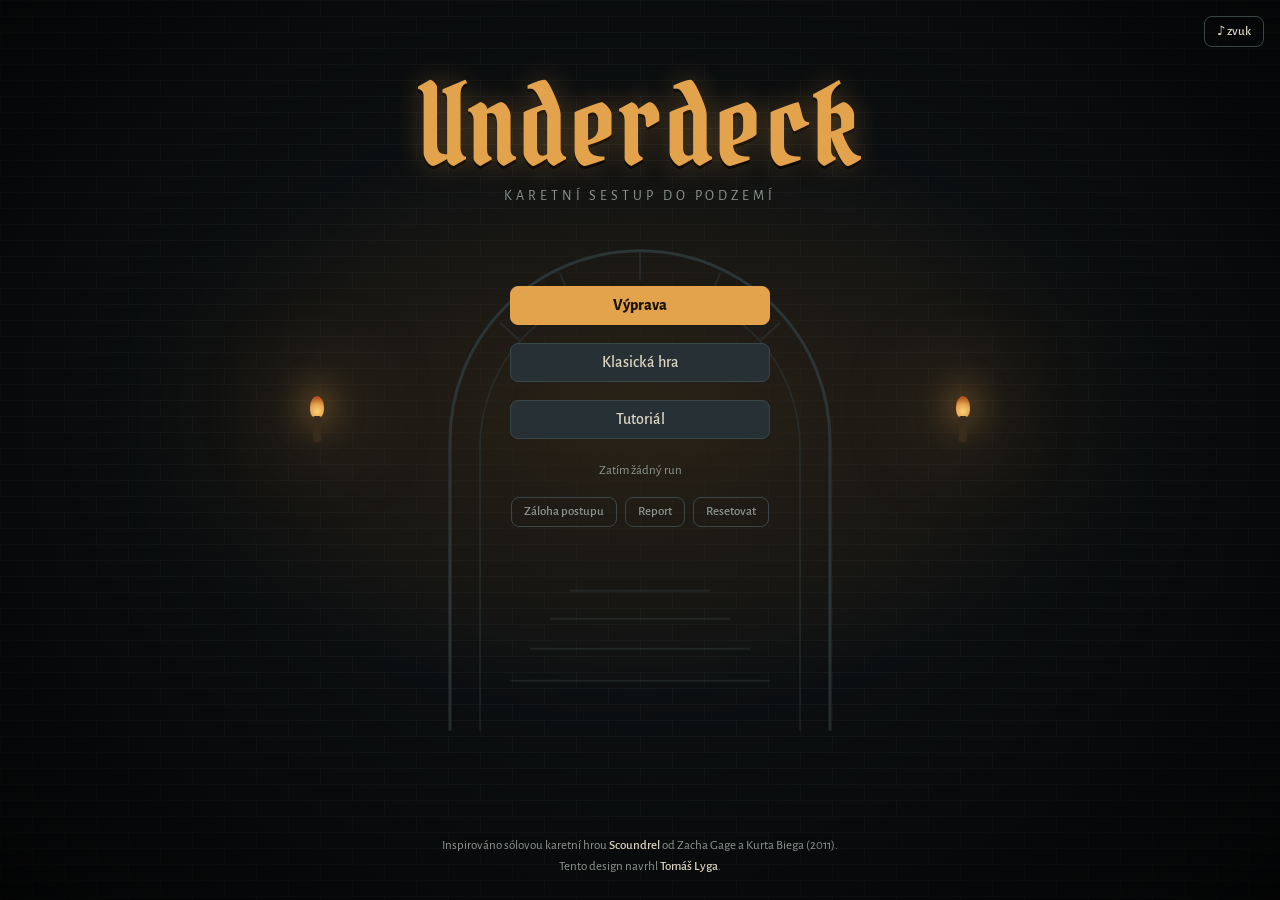
==== index.html @ 71b16fd3 "Underdeck: webová appka pro iPhone Co-Authored-By: Claude Opus 5.5 <noreply@anthropic.com> Claude-Se" ====
<!doctype html>
<html lang="cs">
<head>
<meta charset="utf-8">
<meta name="viewport" content="width=device-width,initial-scale=1,maximum-scale=1,user-scalable=no,viewport-fit=cover">
<meta name="apple-mobile-web-app-capable" content="yes">
<meta name="mobile-web-app-capable" content="yes">
<meta name="apple-mobile-web-app-status-bar-style" content="black-translucent">
<meta name="apple-mobile-web-app-title" content="Underdeck">
<meta name="theme-color" content="#15191c">
<meta name="format-detection" content="telephone=no">
<link rel="manifest" href="manifest.webmanifest">
<link rel="apple-touch-icon" href="icons/icon-180.png">
<link rel="icon" type="image/png" sizes="192x192" href="icons/icon-192.png">
<style>
html,body{margin:0;overscroll-behavior:none}
body{padding:env(safe-area-inset-top,0px) env(safe-area-inset-right,0px) env(safe-area-inset-bottom,0px) env(safe-area-inset-left,0px);box-sizing:border-box;min-height:100vh}
</style>
<title>Underdeck</title>
<link rel="stylesheet" href="https://fonts.googleapis.com/css2?family=Grenze+Gotisch:wght@500;700&family=Pirata+One&family=Alegreya+Sans:wght@400;500;800&display=swap">
<style>
/* Layout: one column of stone. Top = status, middle = deck + four cards, bottom = altars (fist, weapon, potion; armor, backpack). Single dark look by choice. */
:root{
  color-scheme:dark;
  --stone:#15191c; --slab:#1f262a; --slab2:#273035; --line:#3a4749;
  --bone:#dcd5c2; --dim:#8d968f; --torch:#e3a24c;
  --monster:#d0604f; --weapon:#9dbccb; --potion:#62c598; --armor:#b7a6e0; --spell:#e58bc4;
  --display:"Grenze Gotisch","Palatino Linotype",Georgia,serif;
  --body:"Alegreya Sans","Trebuchet MS",system-ui,sans-serif;
  --cw:min(118px,calc((100vw - 32px - 40px)/5)); --ch:calc(var(--cw)*1.42);
}
html,body{background:var(--stone)}
body{overflow-x:clip;color:var(--bone);font-family:var(--body);font-size:16px;
  background:radial-gradient(ellipse at 50% 0,#222b2f 0,var(--stone) 60%) no-repeat var(--stone);min-height:100%}
.wrap{max-width:720px;margin:0 auto;padding-inline:16px;padding-block:18px 40px;display:flex;flex-direction:column;gap:16px}
header{display:flex;flex-wrap:wrap;align-items:center;gap:10px 20px;justify-content:space-between}
h1{font-family:'Pirata One',var(--display);font-weight:700;font-size:34px;margin:0;letter-spacing:.02em;color:var(--torch);line-height:1}
#sub{color:var(--dim);font-size:15px;margin-top:2px}
.stats{display:flex;align-items:center;gap:10px 16px;flex-wrap:wrap;justify-content:flex-end}
.hp{display:flex;align-items:center;gap:10px;position:relative}
.hp b,.gold b{font-size:30px;font-weight:800;font-variant-numeric:tabular-nums;line-height:1}
.hp small{color:var(--dim);font-size:15px}
.gold{display:flex;align-items:center;gap:6px;color:var(--torch)}
.gold i{width:18px;height:18px;border-radius:50%;border:2px solid var(--torch);display:inline-block;box-sizing:border-box}
.bar{width:100px;height:8px;background:var(--slab2);border-radius:4px;overflow:hidden}
.bar i{display:block;height:100%;background:var(--monster);transition:width .3s}
.float{position:absolute;right:0;top:-6px;font-weight:800;font-size:22px;pointer-events:none;animation:fl 1s forwards}
@keyframes fl{to{transform:translateY(-28px);opacity:0}}
.hit{animation:hit .35s}
@keyframes hit{30%{transform:translateX(-5px)}60%{transform:translateX(5px)}}
.row{display:flex;gap:10px;align-items:flex-start}
.slot,.deck{width:var(--cw);height:var(--ch);flex:none;border-radius:8px;position:relative}
.slot{border:1px dashed var(--line)}
.deck{background:repeating-linear-gradient(45deg,#2b3338 0 6px,#232a2e 6px 12px);border:1px solid var(--line);
  box-shadow:3px 3px 0 #101315,6px 6px 0 #0c0e10;display:grid;place-items:center;z-index:5;transition:transform .25s;cursor:default;color:var(--bone);font-family:var(--body);padding:0}
.deck.lift{transform:translateY(-22px) rotate(-4deg)}
.deck .half{position:absolute;inset:-1px;border-radius:8px;border:1px solid var(--line);background:repeating-linear-gradient(45deg,#2b3338 0 6px,#232a2e 6px 12px);pointer-events:none}
.deck.empty{background:none;box-shadow:none;border-style:dashed}
.deck.call{outline:2px solid var(--torch);cursor:pointer;animation:pulse 1.2s infinite}
@keyframes pulse{50%{outline-offset:4px}}
.deck b{font-size:calc(var(--cw)*.36);font-weight:800;font-variant-numeric:tabular-nums;background:var(--stone);border-radius:50%;width:1.7em;height:1.7em;display:grid;place-items:center;border:1px solid var(--line)}
.card{position:absolute;inset:-1px;width:var(--cw);height:var(--ch);border-radius:8px;background:var(--slab);border:1px solid var(--line);
  border-top:3px solid var(--c);color:var(--c);display:flex;flex-direction:column;align-items:center;justify-content:flex-end;
  padding:4px;box-sizing:border-box;user-select:none;-webkit-user-select:none}
.card.m{--c:var(--monster)}.card.m.trapc{--c:#9b9c96}.card.w{--c:var(--weapon)}.card.p{--c:var(--potion)}
.card.g,.card.k,.card.c{--c:var(--torch)}.card.s,.card.b,.card.l,.card.h,.card.a,.card.r,.card.o,.card.i,.card.t{--c:var(--armor)}.card.x{--c:var(--spell)}
#camp{flex-wrap:wrap}.info{flex:1 1 140px}
.pks{display:flex;gap:14px;flex-wrap:wrap;justify-content:center;margin:16px 0}
.pk{background:none;border:0;padding:0;cursor:pointer;position:relative;width:var(--cw);height:var(--ch);border-radius:8px}
.pk.on{outline:3px solid var(--torch);outline-offset:3px}
.dg{touch-action:none;cursor:grab}
#pool{min-height:var(--ch)}
.tz{display:flex;gap:12px;flex-wrap:wrap;margin-bottom:16px}
.dzb{flex:1;min-width:calc(var(--cw) + 24px);border:1px dashed var(--line);border-radius:10px;padding:10px 8px;background:var(--stone)}
.dzb h3{font-family:var(--display);font-weight:500;font-size:20px;margin:0;color:var(--torch)}
.dzb small{color:var(--dim);font-size:13px}
.dzb .pks{margin:10px 0 0;min-height:var(--ch)}
.card[data-tip]:hover::after{content:attr(data-tip);position:absolute;bottom:calc(100% + 8px);left:50%;transform:translateX(-50%);width:200px;background:#0c0f11;border:1px solid var(--line);color:var(--bone);font:400 13px/1.3 var(--body);padding:8px 10px;border-radius:6px;z-index:60;pointer-events:none;text-align:left;box-shadow:0 6px 16px #0009}
.card.drag::after{display:none!important}
.room .card:hover{z-index:30}
.ups{display:flex;gap:12px;flex-wrap:wrap;justify-content:center;margin-bottom:6px}
.upc{display:flex;flex-direction:column;gap:6px;align-items:stretch}
.upc .mini{position:relative;width:var(--cw);height:var(--ch);margin:0 auto 4px}
.upc button.b{padding:6px 8px;font-size:14px}
.lootc{position:relative;width:var(--cw);height:var(--ch);margin:14px auto}
.upi{width:calc(var(--cw)*.9);stroke:var(--torch);fill:none;stroke-width:3;stroke-linecap:round;stroke-linejoin:round}
.room .card{cursor:grab;touch-action:none;z-index:1}
.room .card:focus-visible{outline:2px solid var(--torch);outline-offset:2px}
.card.drag{cursor:grabbing;z-index:200!important;box-shadow:0 10px 24px #000a;transition:none}
.card.glow{outline:3px solid var(--torch);outline-offset:3px;box-shadow:0 0 22px var(--torch);animation:pulse .9s infinite}
.card .n{position:absolute;top:2px;left:6px;font-weight:800;font-size:calc(var(--cw)*.3);line-height:1.1;font-variant-numeric:tabular-nums}
.card .s{position:absolute;top:5px;right:6px;font-size:calc(var(--cw)*.15);opacity:.7}
.card svg{width:74%;flex:1;min-height:0;margin-top:calc(var(--cw)*.3);stroke:currentColor;fill:none;stroke-width:2.2;stroke-linecap:round;stroke-linejoin:round}
.card .t{font-size:calc(var(--cw)*.115);color:var(--bone);text-align:center;line-height:1.05;min-height:1.05em;display:grid;place-items:center}
[hidden]{display:none!important}
#audp{position:fixed;top:64px;right:16px;z-index:85;width:230px;background:var(--slab);border:1px solid var(--line);border-radius:10px;padding:12px 14px 14px;box-shadow:0 10px 30px #000a;display:flex;flex-direction:column;gap:6px}
#audp h3{margin:0 0 4px;font-family:var(--display);font-weight:500;font-size:18px;color:var(--torch)}
#audp label{font-size:14px;color:var(--bone);display:flex;justify-content:space-between}
#audp label span{color:var(--dim);font-variant-numeric:tabular-nums}
#audp input{width:100%;accent-color:var(--torch)}
#rpt{position:fixed;inset:0;z-index:96;background:#000b;display:grid;place-items:center;padding:16px}
#rpt>div{background:var(--slab);border:1px solid var(--line);border-radius:12px;padding:18px 20px;width:min(760px,100%);box-sizing:border-box}
#rpt h3{margin:0 0 6px;font-family:var(--display);font-weight:500;font-size:22px;color:var(--torch)}#rpt p{margin:0 0 10px;color:var(--dim);font-size:14px}
#rpt textarea{width:100%;height:min(60vh,520px);box-sizing:border-box;background:#0c0f11;color:var(--bone);border:1px solid var(--line);border-radius:8px;padding:10px;font:12.5px/1.45 ui-monospace,Consolas,monospace;resize:vertical}
.mrow{display:flex;gap:8px;justify-content:center}
#devc{position:fixed;inset:0;z-index:95;background:#000a;display:grid;place-items:center;padding:16px}
#devc>div{background:var(--slab);border:1px dashed var(--torch);border-radius:12px;padding:20px 22px;max-width:380px;text-align:center}
#devc h3{margin:0 0 8px;font-family:var(--display);font-weight:500;font-size:22px;color:var(--torch)}
#devc p{margin:0 0 16px;color:var(--bone);font-size:15px;line-height:1.45}
.dev{display:inline-flex;gap:6px;border:1px dashed var(--line);border-radius:10px;padding:3px}
.dev .b{padding:3px 8px;font-size:12px;opacity:.75}
#menu{position:fixed;inset:0;z-index:60;overflow:hidden;color:var(--bone);
  background:radial-gradient(ellipse 60% 45% at 50% 46%,#2a2216 0,transparent 70%),url("data:image/svg+xml,%3Csvg xmlns='http://www.w3.org/2000/svg' width='64' height='32'%3E%3Cpath d='M0 .5h64M0 16.5h64M.5 0v16M32.5 16v16' stroke='%23ffffff' stroke-opacity='.035' fill='none'/%3E%3C/svg%3E"),#0d1012}
#menu::after{content:"";position:absolute;inset:0;pointer-events:none;background:radial-gradient(ellipse at 50% 45%,transparent 35%,#000c 100%)}
#menu .arch{position:absolute;left:50%;top:50%;transform:translate(-50%,-46%);width:min(560px,92vw);height:auto;color:#2c3536}
#menu .torch{position:absolute;top:44%;width:14px;height:22px;border-radius:50% 50% 40% 40%;background:radial-gradient(circle at 50% 70%,#ffd27a,#e3a24c 45%,#b4561f 80%);box-shadow:0 0 30px 12px #e3a24c44,0 0 90px 40px #e3a24c1a;animation:flick 2.4s infinite alternate}
#menu .torch.l{left:calc(50% - min(330px,47vw))}#menu .torch.r{right:calc(50% - min(330px,47vw));animation-delay:-1.1s}
#menu .torch::after{content:"";position:absolute;left:3px;top:20px;width:8px;height:26px;background:#3a2c1c;border-radius:2px}
@keyframes flick{0%{transform:scale(1);opacity:1}35%{transform:scale(1.08,.94);opacity:.85}70%{transform:scale(.94,1.06);opacity:1}100%{transform:scale(1.04);opacity:.9}}
#menu .mc{position:relative;z-index:1;height:100%;display:flex;flex-direction:column;align-items:center;padding:clamp(28px,8vh,90px) 16px 0;box-sizing:border-box;text-align:center}
#menu h2{font-family:'Pirata One',var(--display);font-weight:400;font-size:clamp(54px,11vw,112px);line-height:.95;margin:0;color:var(--torch);letter-spacing:.02em;text-shadow:0 0 28px #e3a24c55,0 3px 0 #000}
#menu .tag{margin:10px 0 0;color:var(--dim);font-size:14px;letter-spacing:.28em;text-transform:uppercase}
#menu .mbtns{margin-top:clamp(36px,9vh,90px);gap:18px;width:min(280px,100%)}
#menu .credit{position:absolute;left:0;right:0;bottom:22px;text-align:center;z-index:1;margin:0 auto;padding-inline:16px;max-width:none;color:var(--dim);font-size:13px;line-height:1.6}
#menu #maud{position:absolute;top:16px;right:16px;display:flex;gap:8px;z-index:2}#menu #maud .b{padding:6px 12px;font-size:13px;background:transparent}
#menu .credit b{color:var(--bone);font-weight:500}
.credit{color:var(--dim);font-size:14px;max-width:44ch;margin:0 auto 20px;line-height:1.45}
.mbtns{display:flex;flex-direction:column;gap:10px;max-width:260px;margin:0 auto}
.mbtns button{position:relative;padding:12px 16px;font-size:17px}
@media (min-width:640px){.mbtns button[data-tip]:hover::after{content:attr(data-tip);position:absolute;left:calc(100% + 14px);top:50%;transform:translateY(-50%);width:220px;background:#0c0f11;border:1px solid var(--line);color:var(--bone);font:400 13px/1.35 var(--body);padding:8px 10px;border-radius:6px;text-align:left;pointer-events:none;box-shadow:0 6px 16px #0009}}
.coach{width:100%;max-width:640px;margin:0 auto;box-sizing:border-box;background:var(--slab);border:1px solid var(--torch);border-radius:12px;padding:16px 20px;box-shadow:0 0 0 1px #000,0 10px 30px #0009}
.coach p{margin:0 0 12px;font-size:17px;line-height:1.5}
.coach small{color:var(--torch);font-size:12px;display:block;margin-bottom:8px;letter-spacing:.1em;text-transform:uppercase}
.coach .btns{justify-content:flex-end}
.coach button.b{padding:8px 14px;font-size:15px}
.coach.floating{position:fixed;left:50%;bottom:16px;top:auto;transform:translateX(-50%);z-index:70;width:calc(100vw - 32px);max-width:640px}
.coach.floating p{font-size:15px}
body.cf .over{padding-bottom:210px}
@media (min-width:1200px){.coach.floating{left:auto;right:20px;bottom:auto;top:50%;transform:translateY(-50%);width:270px}body.cf .over{padding-bottom:16px}}
.tut-hl{outline:3px solid var(--torch)!important;outline-offset:4px;box-shadow:0 0 26px var(--torch)!important;border-radius:10px}
.card.p.invis{--c:#958ea8}.card.p.stamc{--c:#a88a86}
.pk:disabled{opacity:.3;cursor:not-allowed}
.shopx{display:flex;flex-direction:column;gap:8px;align-items:center}
.over>div.wide{max-width:960px}
.over>div.wide{width:100%}
.tile.sm{width:calc(var(--cw) + 44px)}
#wx{position:fixed;inset:0;width:100vw;height:100vh;pointer-events:none;z-index:45;display:none}
.tp{position:relative}
:root{--dia:#7fd3e3}
.diab{color:var(--dia)}.diab svg,.diam svg{width:22px;height:22px;stroke:currentColor;fill:none;stroke-width:3.4;stroke-linejoin:round}
.devh{font-family:var(--display);font-weight:500;color:var(--torch);font-size:18px;margin:14px 0 0;text-align:left}
.rewn{color:var(--torch);font-size:14px;margin:0 0 6px}
.shards{display:flex;align-items:center;justify-content:center;gap:6px;color:var(--dia);font-size:15px;margin:0 0 14px}.shards svg,.shs svg{width:20px;height:20px;stroke:currentColor;fill:none;stroke-width:3.4;stroke-linejoin:round}
.shs{display:inline-flex;align-items:center;gap:4px;margin-left:14px;font-size:14px;opacity:.8}
.diam{display:flex;align-items:center;justify-content:center;gap:8px;color:var(--dia);font-size:17px;margin:4px 0 10px}.diam b{font-size:30px;font-weight:800}.diam svg{width:30px;height:30px}
.dv .mini.hl .card{box-shadow:0 0 0 2px var(--dia),0 0 18px var(--dia)}
.card.dn{--c:#b0574d}
.card.ench{box-shadow:0 0 0 1px var(--spell),0 0 14px color-mix(in srgb,var(--spell) 60%,transparent)}
.mprog{color:var(--dim);font-size:13px;text-align:center;margin-top:6px}
.mbtns button.rst{background:transparent;font-size:13px;padding:6px 12px;color:var(--dim);align-self:center}
.tp[data-tip]:hover::after{content:attr(data-tip);position:absolute;bottom:calc(100% + 8px);left:50%;transform:translateX(-50%);width:210px;background:#0c0f11;border:1px solid var(--line);color:var(--bone);font:400 13px/1.3 var(--body);padding:8px 10px;border-radius:6px;z-index:60;pointer-events:none;text-align:left;box-shadow:0 6px 16px #0009;white-space:normal;text-transform:none;letter-spacing:0}
.tile.room{width:min(340px,100%);padding:12px 14px;gap:6px}
.tile.room h3{min-height:0;margin-bottom:4px}
.room .rb{display:grid;grid-template-columns:1fr 128px;gap:12px;width:100%;align-items:center}
.room .rl{display:flex;flex-direction:column;gap:10px;min-width:0;text-align:left}
.room .lab{display:block;font-size:11px;letter-spacing:.12em;text-transform:uppercase;color:var(--torch);margin-bottom:5px}
.room .lab.neg{color:var(--monster)}
.room .pos,.room .neg{display:flex;gap:8px;flex-wrap:wrap;align-items:flex-end;--cw:44px;--ch:62px}
.room .negw{border-top:1px dashed var(--line);padding-top:8px}
.room .neg{gap:0;padding-left:calc(var(--cw)*.3)}
.room .neg .mini{margin-left:calc(var(--cw)*-.3)}
.room .mini{position:relative;width:var(--cw);height:var(--ch)}
.room .d{color:var(--dim);font-size:13px}
.pi{display:flex;flex-direction:column;align-items:center;gap:3px}
.pi small{font-size:11.5px;color:var(--dim);white-space:nowrap}
.pic{width:40px;height:40px;stroke:currentColor;fill:none;stroke-width:3.4;stroke-linecap:round;stroke-linejoin:round}
.qpair{display:flex;gap:4px}.shopx2{display:flex;gap:28px;justify-content:center;flex-wrap:wrap}
.qcard.rmc{border:1px solid var(--monster);border-top-width:3px;color:var(--monster);background:color-mix(in srgb,var(--monster) 8%,transparent)}.qcard.rmc svg{width:26px;height:26px;stroke:currentColor;stroke-width:5;stroke-linecap:round;fill:none}
.qcard{width:44px;height:62px;box-sizing:border-box;border:1px dashed var(--torch);border-radius:6px;display:grid;place-items:center;color:var(--torch);font-size:24px;font-weight:800}
.rimg{width:100%;height:auto;stroke:currentColor;fill:none;stroke-width:2;stroke-linecap:round;stroke-linejoin:round;color:#9a9789}
.inside{display:grid;grid-template-columns:120px 1fr 120px;gap:16px;align-items:center}
.inside .side{opacity:.55}
.inside .mid{min-width:0}
@media (max-width:700px){.inside{grid-template-columns:1fr}.inside .side{display:none}}
.or{display:flex;align-items:center;gap:12px;margin:16px 0 10px;color:var(--dim);font-size:14px;text-transform:uppercase;letter-spacing:.14em}
.or::before,.or::after{content:'';flex:1;border-top:1px solid var(--line)}
.snm{font-weight:500;color:var(--bone)}
.dv.sm{--cw:48px;--ch:68px;gap:6px}
.armb{display:inline-flex;align-items:center;gap:4px;color:#b8c4cc;margin-left:6px}
.armb svg{width:22px;height:22px;stroke:currentColor;fill:currentColor;fill-opacity:.2;stroke-width:2}
.armb b{font-size:22px!important}
.tile.sm .lootrow{margin:0;padding-left:calc(var(--cw)*.82)}
.tile.sm .lootrow .mini{margin-left:calc(var(--cw)*-.82)}
.card.fire{--c:#f08a3c}
.lootrow{display:flex;justify-content:center;margin:14px 0 18px;padding-left:calc(var(--cw)*.45)}
.lootrow .mini{position:relative;width:var(--cw);height:var(--ch);margin-left:calc(var(--cw)*-.45)}
.dflee{position:absolute;bottom:8px;left:50%;transform:translateX(-50%);background:var(--torch);color:#1b1408;font-weight:800;font-size:13px;padding:3px 10px;border-radius:12px;cursor:pointer;white-space:nowrap;box-shadow:0 2px 8px #0008}
.track{display:flex;gap:6px;align-items:center;flex-wrap:wrap}
.track i{width:12px;height:12px;border:1px solid var(--line);border-radius:3px;box-sizing:border-box;flex:none}
.track i.bs{width:20px;height:20px;border-radius:4px;border-color:#7a2a24}
.track i.done{background:#5e4a2a;border-color:#5e4a2a}
.track i.bs.done{background:#7a2a24;border-color:#7a2a24}
.track i.cur{border:2px solid var(--torch);box-shadow:0 0 10px var(--torch)}
@media (min-width:900px){.track{position:fixed;left:28px;top:50%;transform:translateY(-50%);flex-direction:column-reverse;flex-wrap:nowrap;gap:8px}}
.dv{--cw:62px;--ch:88px;display:flex;flex-wrap:wrap;gap:8px;justify-content:center;margin:14px 0 18px}
.dv .mini{position:relative;width:var(--cw);height:var(--ch)}
.card.up{background:#0d1113;border-color:var(--c)}.card.w.up{--c:#5f8ea6}.card.p.up{--c:#2f9a6c}
.card .ic{display:flex;gap:3px;justify-content:center;align-items:center;height:calc(var(--cw)*.17);color:var(--dim)}
.card .ic svg{width:calc(var(--cw)*.15);height:calc(var(--cw)*.15);flex:none;margin:0;stroke-width:2.4}
.card.boss{background:radial-gradient(ellipse at 50% 35%,#4a1014 0,#1a0507 70%);--c:#e9b44c;border:3px double #c99a3c;box-shadow:inset 0 0 0 1px #000,inset 0 0 14px #000,0 0 14px #7a1a1acc}
.card.boss .n{color:#f1c768;text-shadow:0 0 8px #000}.card.boss svg{color:#d9463c}.card.boss .ic svg{color:#c99a3c}
.msg{min-height:1.4em;color:var(--dim);margin:0;text-align:center}
.zones{display:flex;gap:10px;align-items:stretch}
.zone{border:1px solid var(--line);border-radius:10px;background:#1a2023;padding:8px;display:flex;flex-direction:column;gap:6px;align-items:center;min-width:0;transition:border-color .15s,background .15s}
.zone h2{font-family:var(--display);font-weight:500;font-size:17px;margin:0;letter-spacing:.04em;text-align:center;line-height:1.1}
.zone .hint{font-size:13px;color:var(--dim);min-height:1.2em;text-align:center;font-variant-numeric:tabular-nums}
.zone.ok{border-color:var(--torch);background:#2a2618}.zone.ok .hint{color:var(--torch);font-weight:800}
.zone.no{opacity:.45}
.zone.side{flex:none;width:calc(var(--cw) + 16px);box-sizing:border-box}
.zone.wz{flex:1}
.info{flex:1;min-width:0;border:1px dashed var(--line);border-radius:10px;padding:10px 12px;color:var(--dim);font-size:14px;display:flex;flex-direction:column;gap:6px;justify-content:center}
.info b{color:var(--bone);font-weight:500}
.pad{width:var(--cw);height:var(--ch);position:relative;border-radius:8px;border:1px dashed var(--line);display:grid;place-items:center;color:var(--line);flex:none}
.pad>svg{width:60%;stroke:currentColor;fill:none;stroke-width:2.2;stroke-linecap:round;stroke-linejoin:round}
.stack{display:flex;align-self:stretch;min-width:0;padding-right:calc(var(--cw)*.72)}
.stack>div{flex:0 1 calc(var(--cw)*.34);min-width:0;height:var(--ch);position:relative}
.stack>div:first-child{flex:0 0 var(--cw);margin-right:calc(var(--cw)*-.66)}
.stack>div:first-child+div{margin-left:calc(var(--cw)*.7)}
.stack .card{inset:0 auto auto 0}
.btns{display:flex;gap:10px;flex-wrap:wrap;justify-content:center}
button.b{font:500 16px var(--body);color:var(--bone);background:var(--slab2);border:1px solid var(--line);border-radius:8px;padding:9px 16px;cursor:pointer}
button.b:hover:not(:disabled){border-color:var(--torch)}
button.b:focus-visible,.tile:focus-visible{outline:2px solid var(--torch);outline-offset:2px}
button.b:disabled{opacity:.4;cursor:not-allowed}
button.b.go{background:var(--torch);color:#1b1408;border-color:var(--torch);font-weight:800}
details{color:var(--dim);font-size:15px;max-width:65ch;margin:0 auto}
details summary{cursor:pointer;color:var(--bone)}
details li{margin:4px 0}
.over{position:fixed;inset:0;background:#0b0d0ee6;display:grid;place-items:center;z-index:50;padding:16px;overflow:auto}
.over>div{background:var(--slab);border:1px solid var(--line);border-radius:12px;padding:24px 22px;text-align:center;max-width:560px;box-sizing:border-box}
.over h2{font-family:var(--display);font-size:38px;margin:0 0 6px;color:var(--torch);line-height:1.05;text-wrap:balance}
.over p{margin:0 0 18px;color:var(--bone)}
.over p.d{color:var(--dim);font-size:15px}
.tiles{display:flex;gap:14px;flex-wrap:wrap;justify-content:center;margin-bottom:6px}
.tile{font:inherit;color:var(--bone);background:var(--stone);border:1px solid var(--line);border-radius:10px;padding:12px;cursor:pointer;display:flex;flex-direction:column;gap:8px;align-items:center;width:calc(var(--cw)*2 + 36px);box-sizing:border-box}
.tile:hover{border-color:var(--torch)}
.tile h3{font-family:var(--display);font-weight:500;font-size:22px;margin:0;color:var(--torch);line-height:1.05;min-height:2.1em;display:grid;place-items:center}
.tile .tc{display:flex;gap:10px;height:var(--ch);align-items:center;justify-content:center}
.tile .mini{position:relative;width:var(--cw);height:var(--ch)}
.tile .tc .mini+.mini{margin-left:calc(var(--cw)*-.45)}
.tile .fx{font-size:26px;font-weight:800;line-height:1.1}
.tile span.ds{font-size:14px;color:var(--dim);min-height:2.4em}
@media (prefers-reduced-motion:reduce){*{animation-duration:.01s!important;transition-duration:.01s!important}}
#bak{position:fixed;inset:0;z-index:94;background:#000b;display:grid;place-items:center;padding:16px;overflow:auto}
#bak>div{background:var(--slab);border:1px solid var(--line);border-radius:12px;padding:18px 20px;width:min(520px,100%);box-sizing:border-box}
#bak h3{margin:0 0 6px;font-family:var(--display);font-weight:500;font-size:22px;color:var(--torch)}
#bak p{margin:0 0 10px;color:var(--dim);font-size:14px;line-height:1.4}
#bak textarea{width:100%;height:84px;box-sizing:border-box;background:#0c0f11;color:var(--bone);border:1px solid var(--line);border-radius:8px;padding:8px 10px;font:12px/1.4 ui-monospace,Menlo,monospace;resize:none;margin-bottom:10px;word-break:break-all}
.mbtns button.cont{display:flex;flex-direction:column;align-items:center;gap:2px}
.mbtns button.cont small{font-weight:500;font-size:13px;opacity:.75}
.mrow{flex-wrap:wrap}
/* ---------- touch / iPhone ---------- */
:root{color-scheme:dark}
html{-webkit-text-size-adjust:100%;text-size-adjust:100%}
body{-webkit-tap-highlight-color:transparent}
.card,.deck,.zone,.pk,.tile,.pad,.stack,header,.qcard,.pi{-webkit-touch-callout:none;-webkit-user-select:none;user-select:none}
button,.tile,.pk,summary,.dflee{touch-action:manipulation}
@media (hover:none){
  .card[data-tip]:hover::after,.tp[data-tip]:hover::after,.mbtns button[data-tip]:hover::after{display:none!important}
  button.b:hover:not(:disabled),.tile:hover{border-color:var(--line)}
  button.b.go:hover{border-color:var(--torch)}
}
#tipx{position:fixed;left:50%;transform:translateX(-50%);bottom:calc(14px + env(safe-area-inset-bottom,0px));z-index:120;
  width:min(420px,calc(100vw - 32px));box-sizing:border-box;background:#0c0f11;border:1px solid var(--torch);border-radius:10px;
  padding:10px 14px 12px;color:var(--bone);font:400 15px/1.4 var(--body);box-shadow:0 10px 30px #000c;animation:tipin .15s ease-out}
#tipx b{display:block;font-family:var(--display);font-weight:500;font-size:17px;color:var(--torch);margin-bottom:2px}
#tipx small{display:block;color:var(--dim);font-size:12px;margin-top:6px}
@keyframes tipin{from{opacity:0;transform:translate(-50%,8px)}}
.coach.floating{bottom:calc(16px + env(safe-area-inset-bottom,0px))}
.over,#rpt,#devc,#bak{padding:calc(16px + env(safe-area-inset-top,0px)) 16px calc(16px + env(safe-area-inset-bottom,0px))}
#menu .mc{padding-top:calc(clamp(28px,8vh,90px) + env(safe-area-inset-top,0px))}
#menu .credit{bottom:calc(22px + env(safe-area-inset-bottom,0px))}
#menu #maud{top:calc(16px + env(safe-area-inset-top,0px))}
#audp{top:calc(64px + env(safe-area-inset-top,0px))}
@media (max-width:560px){
  .wrap{gap:10px;padding-block:10px 28px}
  h1{font-size:27px}
  #sub{font-size:13px}
  header{gap:6px 12px}
  .stats{gap:6px 10px;justify-content:flex-start;width:100%}
  .hp{gap:6px}.hp b,.gold b{font-size:23px}.hp small{font-size:13px}
  .bar{width:54px}
  .dev{display:none}
  .track i{width:10px;height:10px}.track i.bs{width:16px;height:16px}
  .row{gap:8px}
  .zones{gap:8px}
  .zone{padding:6px 4px;gap:4px}
  .zone h2{font-size:14.5px}
  .zone .hint{font-size:12px}
  .zone.side{width:calc(var(--cw) + 10px)}
  #camp .info{flex:1 1 100%;font-size:13px;padding:8px 10px}
  .btns{gap:8px}
  .btns>button.b{padding:9px 12px;font-size:15px}
  .msg{font-size:14px}
  .over>div{padding:18px 14px}
  .over h2{font-size:30px}
  .tile{width:calc(var(--cw)*2 + 28px);padding:10px}
  .tile.room{width:100%}
  .room .rb{grid-template-columns:1fr 96px}
  .coach{padding:12px 14px}.coach p{font-size:15px}
  #menu{overflow-y:auto}
  #menu .mbtns{margin-top:clamp(24px,6vh,90px)}
  #menu .credit{position:static;margin-top:28px;padding-bottom:calc(20px + env(safe-area-inset-bottom,0px))}
  #menu .mc{height:auto;min-height:100%}
}
</style>
</head>
<body>


<div class="wrap">
  <header>
    <div><h1>Underdeck</h1><div id="sub"></div></div>
    <div class="stats">
      <div class="gold" id="goldbox" title="Zlato"><i></i><b id="gold">0</b></div><div class="gold diab" id="diabox" title="Diamanty (zůstávají mezi runy)"><svg viewBox="0 0 64 64"></svg><b id="dian">0</b></div>
      <button class="b aud" title="Hlasitost hudby a zvuků" style="padding:4px 9px;font-size:13px">♪ zvuk</button>
      <span class="dev"><button class="b" id="cheat" title="Vývojářská funkce: vyléčí na maximum">♥ max</button><button class="b" id="jumpBoss" title="Vývojářská funkce: skočit na nejbližší boss Room">⇥ boss</button><button class="b" id="devAdd" title="Vývojářská funkce: přidat kartu do balíčku">+ karta</button></span>
      <div class="hp" id="hp" aria-live="polite"><span aria-hidden="true" style="color:var(--monster);font-size:24px">♥</span><b id="hpn">20</b><small id="hpm">/ 20</small><div class="bar"><i id="hpbar"></i></div><span id="armb" class="armb tp" hidden data-tip="Výdrž: každé zranění snížíš o tuto hodnotu, pak výdrž klesne o 1. Platí jen do konce Roomu."><svg viewBox="0 0 24 24"><path d="M12 3l7 3v6c0 5-3 8-7 9-4-1-7-4-7-9V6z"/></svg><b id="armn">0</b></span></div>
    </div>
  </header>
  <nav class="track" id="track" aria-label="Postup kampaní" hidden></nav>

  <div class="row room" id="row">
    <button class="deck" id="deck" aria-label="Balíček"><b id="cnt">44</b><span class="dflee" id="dflee" hidden>Utéct</span></button>
    <div class="slot"></div><div class="slot"></div><div class="slot"></div><div class="slot"></div>
  </div>

  <p class="msg" id="msg"></p>
  <div class="coach" id="coach" hidden><small id="coachS"></small><p id="coachT"></p><div class="btns"><button class="b" id="coachEnd">Ukončit tutoriál</button><span style="flex:1"></span><button class="b" id="coachBack">Zpět</button><button class="b go" id="coachNext">Dál</button></div></div>

  <div class="zones">
    <div class="zone side" id="zf" data-z="fist"><h2>Holé ruce</h2><div class="pad"><svg viewBox="0 0 64 64"><path d="M18 30v-8a4 4 0 0 1 8 0v-3a4 4 0 0 1 8 0v2a4 4 0 0 1 8 0v4a4 4 0 0 1 8 0v14c0 9-6 15-16 15s-16-6-16-14z"/></svg></div><div class="hint" id="fh"></div></div>
    <div class="zone wz" id="zw" data-z="weapon"><h2>Zbraň</h2><div class="stack" id="stack"></div><div class="hint" id="wh"></div></div>
    <div class="zone side" id="zp" data-z="potion"><h2>Lektvar</h2><div class="pad" id="ppad"></div><div class="hint" id="ph"></div></div>
  </div>
  <div class="zones" id="camp">
    <div class="zone side" id="za" data-z="armor"><h2>Zbroj</h2><div class="pad" id="apad"></div><div class="hint" id="ah"></div></div>
    <div class="zone side" id="zb" data-z="pack"><h2>Batoh</h2><div class="pad"><svg viewBox="0 0 64 64"><path d="M16 26a16 14 0 0 1 32 0v26a4 4 0 0 1-4 4H20a4 4 0 0 1-4-4zM24 14a8 8 0 0 1 16 0M22 38h20v10H22zM16 30h-5v16h5M48 30h5v16h-5"/></svg></div><div class="hint" id="bh"></div></div>
    <div class="zone side" id="zs" data-z="spell"><h2>Kouzla</h2><div class="pad" id="spad"></div><div class="hint" id="sh"></div></div>
    <div class="info" id="info"></div>
  </div>

  <div class="btns">
    <button class="b" id="main"></button>
    <button class="b" id="undo">Vrátit tah</button>
    <button class="b" id="dv">Balíček</button>
    <button class="b" id="new">Menu</button>
  </div>

  <details>
    <summary>Pravidla</summary>
    <ul>
      <li>Začínáš s 20 životy, v kampani s 25. Před tebou leží 4 karty, vyřešíš 3 a čtvrtá zůstane do dalšího vyložení.</li>
      <li>Kartu přetáhni na jedno z míst (na telefonu prstem). Klepnutím na kartu nebo podržením prstu na Roomu zobrazíš popis. Tlačítko Balíček ukáže, jaké karty v balíčku ještě zbývají.</li>
      <li>Monstrum na holé ruce: ztratíš tolik životů, kolik má síly.</li>
      <li>Monstrum na zbraň: ztratíš sílu monstra minus sílu zbraně. Zbraň pak zabije už jen stejně silné nebo slabší monstrum než to poslední.</li>
      <li>Nová zbraň nahradí starou i s jejími úlovky.</li>
      <li>Lektvar léčí nejvýš do plných životů. Vypít jich můžeš, kolik chceš.</li>
      <li>Z nedotčeného vyložení můžeš utéct, karty jdou naspod balíčku. Dvakrát po sobě utéct nejde.</li>
      <li><b>Kampaň:</b> 15 Roomů, každý pátý je boss. Životy, zlato a balíček se přenášejí. Po každém Roomu si vybereš jeden ze dvou dalších a jeho karty ti zůstanou v balíčku.</li><li>Kampaň má tři úrovně (Roomy 2–4, 6–9, 11–14) a každá má vlastní nabídku Roomů: Kovárna, Laboratoř, Chodba s pastmi, Studna, Obchodník, Skladiště a dva Roomy s monstrem a 3 zlatými. Kovárna nebo Laboratoř a Obchodník se v každé úrovni nabídnou aspoň jednou. Monstra z Roomů s každou úrovní sílí.</li><li>Obchodník nabídne dvě karty po 5 zlatech (jaké, uvidíš až uvnitř) a koupíš nejvýš jednu, nebo za zlato odstraní z balíčku monstrum (cena = jeho síla).</li><li>Každý pátý Room je boss: Chobotnice, Hydra nebo Drak. Bossové i karty, které z nich vzejdou, po vypořádání odcházejí ze hry. Po poraženém bossovi si vybereš odměnu.</li><li>Oheň (s drakem) nejde zabít zbraní. Holýma rukama ho uhasíš, ale vrátí se do balíčku. Když od něj utečeš, zmizí. Utéct jde i z prázdného balíčku, karty se pak jen znovu zamíchají a vyloží.</li><li>Utéct můžeš i tlačítkem na balíčku, dokud z vyložených karet nic nezahraješ.</li><li>Symboly dole na kartě: šipka = když utečeš, karta jde na discard. Meč = po zabití karta odchází ze hry. Ruka = jednorázové použití.</li><li>Kouzlo je karta v balíčku, po seslání se zahodí a v dalším Roomu ho máš znovu. Co které dělá, zjistíš najetím myší (na telefonu klepnutím nebo podržením).</li>
      <li>Minci přetáhni do batohu (+1 zlato). Když od mince utečeš, je pro tento Room pryč.</li>
      <li>Klíč přetáhni na truhlu (nebo naopak). Z truhly si vybereš jeden ze dvou předmětů, předměty, které už v balíčku máš, padají o něco méně často; občas v ní ale čeká mimik. Když od klíče nebo truhly utečeš, obě karty pro tento Room zmizí.</li>
      <li>Na zbroji může být jen jedna karta (štít, boty nebo plášť), stará se zahodí. Co která dělá, zjistíš najetím myší (na telefonu klepnutím nebo podržením) na kartu.</li><li>Kovárna (zbraně) a Laboratoř (lektvary): jedna ze tří vylosovaných karet dostane natrvalo +1 zdarma, +2 za 3 zlata nebo +3 za 7 zlata. Vylepšená karta má přepsané číslo a tmavší barvu.</li>
    </ul>
  </details>
</div>
<div id="menu" hidden>
  <svg class="arch" viewBox="0 0 560 520" fill="none" stroke="currentColor" stroke-width="3" aria-hidden="true"><path d="M90 520V230a190 190 0 0 1 380 0v290"/><path d="M120 520V236a160 160 0 0 1 320 0v284" stroke-width="1.5" opacity=".7"/><path d="M280 40v30M200 62l10 26M360 62l-10 26M140 112l20 18M420 112l-20 18" stroke-width="2" opacity=".6"/><path d="M150 470h260M170 438h220M190 408h180M210 380h140" stroke-width="2" opacity=".55"/></svg>
  <i class="torch l"></i><i class="torch r"></i>
  <div class="mc">
    <h2>Underdeck</h2>
    <p class="tag">karetní sestup do podzemí</p>
    <div id="maud"><button class="b aud" title="Hlasitost hudby a zvuků">♪ zvuk</button></div>
    <div class="mbtns" id="mbtns"></div>
  </div>
  <p class="credit">Inspirováno sólovou karetní hrou <b>Scoundrel</b> od Zacha Gage a Kurta Biega (2011).<br>Tento design navrhl <b>Tomáš Lyga</b>.</p>
</div>
<div class="over" id="over" hidden><div id="ov"></div></div>
<div id="audp" hidden><h3>Hlasitost</h3><label for="vMus">Hudba <span id="vMusN"></span></label><input type="range" id="vMus" min="0" max="100" step="1"><label for="vSfx">Zvuky <span id="vSfxN"></span></label><input type="range" id="vSfx" min="0" max="100" step="1"></div>
<div id="rpt" hidden><div><h3>Report hry</h3><p>Ve stažené hře se soubor .txt uloží do Stažených souborů. Ve verzi na odkazu prohlížeč stahování nedovolí, text si tu ale můžeš zkopírovat.</p><textarea id="rptT" readonly></textarea><div class="btns"><button class="b" id="rptCopy">Kopírovat</button><button class="b go" id="rptClose">Zavřít</button></div></div></div>
<div id="bak" hidden><div><h3>Záloha postupu</h3><p>Kód obsahuje diamanty, vylepšení, statistiky i rozehranou hru. Ulož si ho třeba do Poznámek. Hodí se při přechodu na jiné zařízení, nebo když appku smažeš z plochy.</p><textarea id="bakOut" readonly aria-label="Kód zálohy"></textarea><div class="btns"><button class="b go" id="bakCopy">Kopírovat kód</button></div><h3 style="margin-top:16px">Obnovit ze zálohy</h3><textarea id="bakIn" placeholder="Sem vlož kód začínající UD1:" aria-label="Vložit kód zálohy"></textarea><p id="bakMsg" style="color:var(--monster);margin:6px 0 0"></p><div class="btns"><button class="b" id="bakLoad">Obnovit</button><button class="b" id="bakClose">Zavřít</button></div></div></div>
<div id="devc" hidden><div><h3 id="devH">Vývojářská funkce</h3><p id="devT"></p><div class="btns"><button class="b" id="devNo">Zrušit</button><button class="b go" id="devYes">Pokračovat</button></div></div></div>

<script>
const $=id=>document.getElementById(id);
const MN={2:'Skřet',3:'Goblin',4:'Hobgoblin',5:'Pavouk',6:'Tarantule',7:'Pavoučí královna',8:'Kostlivec',9:'Ghúl',10:'Lich',11:'Troll',12:'Zlobr',13:'Wyverna',14:'Drak'};
const WN={2:'Dýka',3:'Tesák',4:'Krátký meč',5:'Šavle',6:'Meč',7:'Dlouhý meč',8:'Bastard',9:'Claymore',10:'Obouruční meč',11:'Runový meč',12:'Čepel krále'};
const PN={2:'Kapka',3:'Doušek',4:'Lahvička',5:'Lektvar',6:'Lektvar',7:'Velký lektvar',8:'Velký lektvar',9:'Elixír',10:'Elixír života',11:'Ambrózie'};
const ON={i:'Prsten moci',g:'Mince',k:'Klíč',c:'Truhla',s:'Štít',b:'Boty',t:'Nářadí',l:'Plášť',h:'Helma',a:'Mapa',r:'Rukavice',o:'Pochodeň'};
const GEAR='sblhri',ITEMS='sbtlharoi';
const TIP={
 k:'Otevře truhlu. Pokud utečeš, truhla i klíč jdou na discard.',
 c:'Je otevřena klíčem. Pokud utečeš, truhla i klíč jdou na discard.',
 g:'+1 zlato. Pokud utečeš, odchází na discard.',
 s:'Zbroj. Zabije monstrum, utržíš polovinu jeho síly (dolů).',
 h:'Zbroj. Přetáhni na ni monstrum: do konce Roomu má −4 a jde navrch balíčku.',
 b:'Zbroj. Pošle monstrum naspod balíčku a vyléčíš polovinu jeho síly (dolů).',
 l:'Zbroj. Když utečeš, plášť se zničí a zabije jedno náhodné vyložené monstrum.',
 t:'Přetáhni na zbraň: odstraní z ní až tři poslední monstra. Když zbraň nemáš, můžeš ho zahodit do batohu.',
 a:'Přetáhni na batoh: z balíčku si vybereš libovolnou zbraň nebo lektvar a vyložíš ho místo mapy.',
 i:'Zbroj. Když utečeš, dostaneš výdrž 1 za každé monstrum, od kterého utíkáš. Prsten se tím zničí.',
 r:'Zbroj. Přetáhni na ně monstrum: rozpadne se na dvě poloviny (dolů) a ty jdou naspod balíčku.',
 o:'Zbroj. Přetáhni na ni monstrum: zabije ho bez zranění, ale do balíčku přidá ohně síly 1, polovinu síly monstra (dolů).',
 mimic:'Po zabití odchází z balíčku nadobro. Jeho síla roste s levelem (5, 7, 9).',
 tent:'Po zabití odchází ze hry.'
};
const UPC=[0,0,3,7];
const SN={aura:'Aura',light:'Světlo',terror:'Terror',tele:'Teleport',ench:'Enchant',dup:'Duplikace',enh:'Posílení',fball:'Fireball',charm:'Charm'};
const STIP={
 aura:'Vyložená monstra mají −4 do konce Roomu. Pak jdou všechny vyložené karty naspod.',
 light:'Lízneš 2 karty, vyléčíš 2 a dostaneš výdrž 2. Pak 2 karty pošleš naspod.',
 fball:'Přetáhni na monstrum: zabije ho bez zranění, ale do balíčku přidá ohně síly 1, polovinu síly monstra (dolů).',
 charm:'Přetáhni na monstrum: utržíš polovinu jeho síly a monstrum se promění ve zbraň s polovinou jeho síly (obojí dolů). Na bosse nepůsobí.',
 terror:'Zabije monstrum. Ztratíš jeho sílu ÷ 5, zaokrouhleno nahoru.',
 tele:'Vyložené karty jdou naspod balíčku. Odkryješ 6 karet z vršku, 4 vyložíš a 2 půjdou naspod. Nepočítá se jako útěk.',
 ench:'Přetáhni na vyloženou zbraň. Až ji vezmeš, do konce Roomu léčí 1 za každé zabití.',
 dup:'Přetáhni na vyloženou zbraň, lektvar nebo předmět. Kopie karty půjde naspod balíčku, jen pro tento Room.',
 enh:'Zbraně a lektvary ležící ve vyložené oblasti mají do konce Roomu +4. Na vybavenou zbraň nepůsobí.'
};
const BTIP='Po zabití přidá do balíčku 5 chapadel a odchází ze hry.';
const MK={
 flee:'<svg viewBox="0 0 24 24"><path d="M3 12h16M13 6l6 6-6 6"/></svg>',
 gone:'<svg viewBox="0 0 24 24"><path d="M8 16L20 4v4M20 4h-4M4 14l6 6M3 21l4-4"/></svg>',
 arm:'<svg viewBox="0 0 24 24"><path d="M12 3l7 3v6c0 5-3 8-7 9-4-1-7-4-7-9V6z"/></svg>'
};
const UD='Vylepši zbraň nebo lektvar: +1 zdarma, víc za zlato.';
const STAR='<path d="M32 8l6 16 17 1-13 11 4 17-14-9-14 9 4-17L9 25l17-1z"/>';
const rnd=n=>Math.floor(Math.random()*n);
const su=()=>Math.random()<.5?'♠':'♣';
let CARDS=[];
const mk=(type,v,suit)=>CARDS.push({type,v,suit})-1;

const G={
 goblin:'<path d="M17 27L4 15l16 5zM47 27l13-12-16 5z"/><ellipse cx="32" cy="33" rx="16" ry="14"/><circle cx="26" cy="31" r="2" fill="currentColor"/><circle cx="38" cy="31" r="2" fill="currentColor"/><path d="M25 40q7 4 14 0"/>',
 spider:'<path d="M32 2v17"/><circle cx="32" cy="24" r="5"/><circle cx="32" cy="38" r="9" fill="currentColor" fill-opacity=".2"/><path d="M24 33L12 25l-6 6M23 37l-13-2-6 8M24 41l-12 4-4 10M27 45l-9 8v8M40 33l12-8 6 6M41 37l13-2 6 8M40 41l12 4 4 10M37 45l9 8v8"/>',
 skull:'<path d="M14 30a18 18 0 0 1 36 0v8l-6 4v8H20v-8l-6-4z"/><circle cx="25" cy="30" r="4" fill="currentColor"/><circle cx="39" cy="30" r="4" fill="currentColor"/><path d="M32 36l-2 5h4zM28 44v6M32 44v6M36 44v6"/>',
 troll:'<rect x="12" y="12" width="40" height="40" rx="11" fill="currentColor" fill-opacity=".15"/><path d="M12 28l-6-3 6-4M52 28l6-3-6-4M19 25l11 4M45 25l-11 4M22 43h20M24 43l-2-9 6 9zM40 43l2-9-6 9z"/><circle cx="25" cy="33" r="1.8" fill="currentColor"/><circle cx="39" cy="33" r="1.8" fill="currentColor"/>',
 dragon:'<path d="M32 12l12 14-4 20-8 10-8-10-4-20z" fill="currentColor" fill-opacity=".18"/><path d="M22 24L8 4l18 14M42 24L56 4 38 18M25 30l5 3M39 30l-5 3M4 40l12-8M60 40l-12-8M26 60q6-8 12 0"/><circle cx="29" cy="46" r="1.2" fill="currentColor"/><circle cx="35" cy="46" r="1.2" fill="currentColor"/>',
 g:'<circle cx="32" cy="34" r="17" fill="currentColor" fill-opacity=".2"/><circle cx="32" cy="34" r="11"/><path d="M32 28v12M29 31l3-3"/>',
 k:'<circle cx="20" cy="34" r="9" fill="currentColor" fill-opacity=".2"/><path d="M29 34h27M48 34v8M55 34v6"/>',
 c:'<path d="M10 32a9 9 0 0 1 9-9h26a9 9 0 0 1 9 9v22H10z" fill="currentColor" fill-opacity=".18"/><path d="M10 36h44M18 23v31M46 23v31"/><rect x="28" y="32" width="8" height="9" fill="currentColor"/>',
 b:'<path d="M22 10v26l-3 8v8h32v-6c0-5-8-6-15-10V10z" fill="currentColor" fill-opacity=".2"/><path d="M19 46h32M22 18h14"/>',
 t:'<path d="M16 12h24l8 8H16z" fill="currentColor" fill-opacity=".25"/><path d="M28 20v36"/>',
 l:'<path d="M24 13a8 6 0 0 1 16 0l13 41H11z" fill="currentColor" fill-opacity=".2"/><path d="M32 19v35M27 13l5 6 5-6"/>',
 hydra:'<path d="M32 58V40M32 40c0-10-12-12-14-22M32 40c0-10 12-12 14-22M32 40V16M22 58h20"/><circle cx="18" cy="16" r="4" fill="currentColor"/><circle cx="46" cy="16" r="4" fill="currentColor"/><circle cx="32" cy="12" r="4" fill="currentColor"/>',
 fire:'<path d="M32 58c-11 0-16-8-14-17 2-7 8-10 8-20 6 4 10 10 9 17 3-2 4-5 4-8 6 6 9 13 7 19-2 6-7 9-14 9z" fill="currentColor" fill-opacity=".25"/><path d="M32 56c-4 0-7-3-6-7 1-3 4-5 4-9 4 3 6 6 6 10 0 3-2 6-4 6z"/>',
 h:'<path d="M12 42a20 20 0 0 1 40 0v10H40V42H24v10H12z" fill="currentColor" fill-opacity=".2"/><path d="M32 20v16M24 42h16"/>',
 octo:'<path d="M15 30a17 17 0 0 1 34 0v8H15z" fill="currentColor" fill-opacity=".22"/><path d="M17 38q-9 8-5 20M25 38q-5 10 0 21M32 38v22M39 38q5 10 0 21M47 38q9 8 5 20"/><circle cx="26" cy="28" r="2.4" fill="currentColor"/><circle cx="38" cy="28" r="2.4" fill="currentColor"/>',
 bow:'<path d="M18 8c22 6 22 42 0 48"/><path d="M18 8v48" stroke-dasharray="2 3"/><path d="M12 32h38M44 27l6 5-6 5"/>',
 spear:'<path d="M12 54L46 18"/><path d="M43 13l13-5-5 13z" fill="currentColor" fill-opacity=".3"/>',
 axe:'<g transform="rotate(28 32 34)"><path d="M32 6v52"/><path d="M30 15c-8-5-17-3-21 4 3 3 3 9 0 12 4 7 13 9 21 4z" fill="currentColor" fill-opacity=".28"/><path d="M34 15c8-5 17-3 21 4-3 3-3 9 0 12-4 7-13 9-21 4z" fill="currentColor" fill-opacity=".28"/><path d="M29 44h6M29 49h6"/><circle cx="32" cy="59" r="2" fill="currentColor"/></g>',
 bat:'<path d="M32 24c-3 0-5 3-5 6-1-5-8-8-14-5 3 2 4 6 2 9-4-2-8-1-11 1 7 2 11 7 13 13 3-3 7-4 11-2 1-3 2-6 4-7 2 1 3 4 4 7 4-2 8-1 11 2 2-6 6-11 13-13-3-2-7-3-11-1-2-3-1-7 2-9-6-3-13 0-14 5 0-3-2-6-5-6z" fill="currentColor" fill-opacity=".22"/><circle cx="29.5" cy="31" r="1.3" fill="currentColor"/><circle cx="34.5" cy="31" r="1.3" fill="currentColor"/>',
 dart:'<path d="M10 54L44 20"/><path d="M44 20l10-10-3 9 9-2z" fill="currentColor" fill-opacity=".35"/><path d="M10 54l-2 6 6-2M14 50l-4 2M18 46l-4 2"/><path d="M24 52c0 3 2 5 4 5s4-2 4-5c0-3-4-7-4-7s-4 4-4 7z" fill="currentColor" fill-opacity=".3"/>',
 trap:'<path d="M8 52h48"/><path d="M12 52l6-22 6 22M26 52l6-30 6 30M40 52l6-22 6 22" fill="currentColor" fill-opacity=".2"/>',
 tent:'<path d="M22 58c-9-22 19-26 12-46" stroke-width="5"/><circle cx="22" cy="46" r="1.5" fill="currentColor"/><circle cx="26" cy="36" r="1.5" fill="currentColor"/><circle cx="33" cy="27" r="1.5" fill="currentColor"/>',
 sp_aura:'<circle cx="32" cy="34" r="6" fill="currentColor"/><circle cx="32" cy="34" r="14"/><circle cx="32" cy="34" r="23" stroke-dasharray="3 6"/>',
 sp_light:'<circle cx="32" cy="34" r="9" fill="currentColor" fill-opacity=".3"/><path d="M32 12v8M32 48v8M10 34h8M46 34h8M16 18l6 6M42 44l6 6M48 18l-6 6M22 44l-6 6"/>',
 sp_fball:'<circle cx="38" cy="26" r="11" fill="currentColor" fill-opacity=".25"/><path d="M30 34L10 54M34 38L18 54M26 30L10 46M38 18c-3 4-1 7 2 7 0-3 3-4 3-7"/>',
 sp_charm:'<path d="M32 52C16 40 10 32 10 24a11 11 0 0 1 22-3 11 11 0 0 1 22 3c0 8-6 16-22 28z" fill="currentColor" fill-opacity=".18"/><path d="M24 40l16-16M36 24h4v4"/>',
 sp_terror:'<path d="M32 8l5 17 17-5-12 14 12 14-17-5-5 17-5-17-17 5 12-14-12-14 17 5z" fill="currentColor" fill-opacity=".2"/><circle cx="32" cy="34" r="3" fill="currentColor"/>',
 sp_tele:'<path d="M22 54V16M13 25l9-9 9 9M42 14v38M33 43l9 9 9-9"/>',
 sp_dup:'<rect x="12" y="16" width="26" height="34" rx="3" fill="currentColor" fill-opacity=".15"/><rect x="26" y="10" width="26" height="34" rx="3"/><path d="M39 22v12M33 28h12"/>',
 sp_enh:'<path d="M32 54V14M18 28l14-14 14 14M22 42l10-10 10 10"/><circle cx="50" cy="14" r="2" fill="currentColor"/><circle cx="14" cy="18" r="1.6" fill="currentColor"/>',
 sp_ench:'<path d="M30 54V22l4-8 4 8v32M26 48h16M50 12v10M45 17h10M14 26v8M10 30h8"/>',
 mimic:'<path d="M10 28a9 9 0 0 1 9-9h26a9 9 0 0 1 9 9v6H10zM10 40h44v14H10z" fill="currentColor" fill-opacity=".18"/><path d="M10 34l5.5 6 5.5-6 5.5 6 5.5-6 5.5 6 5.5-6 5.5 6 5.5-6"/><circle cx="24" cy="27" r="2.2" fill="currentColor"/><circle cx="40" cy="27" r="2.2" fill="currentColor"/>',
 a:'<path d="M10 14l14-5 16 5 14-5v41l-14 5-16-5-14 5z" fill="currentColor" fill-opacity=".15"/><path d="M24 9v41M40 14v41M28 30l4 4 6-8"/>',
 r:'<path d="M20 56V30l-6-8a3 3 0 0 1 5-4l5 6V12a3 3 0 0 1 6 0v14V9a3 3 0 0 1 6 0v17V12a3 3 0 0 1 6 0v18l4-6a3 3 0 0 1 5 3l-7 14v15z" fill="currentColor" fill-opacity=".2"/>',
 o:'<path d="M28 30h8l-2 28h-4z" fill="currentColor" fill-opacity=".3"/><path d="M32 28c-8-4-6-12-2-18 1 4 3 5 5 6 2-3 2-6 1-9 6 5 8 16-4 21z"/>',
 i:'<circle cx="32" cy="40" r="15" fill="currentColor" fill-opacity=".15"/><circle cx="32" cy="40" r="10"/><path d="M25 22l7-10 7 10-7 6z" fill="currentColor" fill-opacity=".35"/>',
 s:'<path d="M32 8l20 7v16c0 13-9 21-20 26-11-5-20-13-20-26V15z" fill="currentColor" fill-opacity=".2"/><path d="M32 17v31M21 30h22"/>',
 shard:'<path d="M24 14h14l8 12-16 26L16 28z" fill="currentColor" fill-opacity=".2"/><path d="M16 28h30M30 14l-4 14 4 24"/>',
 dia:'<path d="M20 20h24l11 13-23 24L9 33z" fill="currentColor" fill-opacity=".2"/><path d="M9 33h46M26 20l-5 13 11 24M38 20l5 13-11 24"/>',
 stam:'<circle cx="32" cy="42" r="15" fill="currentColor" fill-opacity=".2"/><path d="M28 28V16h8v12M25 16h14"/><path d="M32 34l7 2.5v4.5c0 4-3 6.5-7 8-4-1.5-7-4-7-8v-4.5z"/>'
};
function art(c){
  const t=Math.min(1,(c.v-2)/8);
  const sg=c.g?c.g:c.sp?'sp_'+c.sp:c.mimic?'mimic':'';
  if(sg)return `<svg viewBox="0 0 64 64">${G[sg]}</svg>`;
  if(G[c.type])return `<svg viewBox="0 0 64 64">${G[c.type]}</svg>`;
  if(c.type==='m'){
    const g=c.v<5?'goblin':c.v<8?'spider':c.v<11?'skull':c.v<13?'troll':'dragon';
    const sc=.6+.4*(c.v-2)/12;
    return `<svg viewBox="0 0 64 64"><g transform="translate(32 32) scale(${sc}) translate(-32 -32)">${G[g]}</g></svg>`;
  }
  if(c.type==='w'){
    const L=14+t*28,w=2.5+t*3.5,g=6+t*9,top=44-L,end=52+t*8;
    return `<svg viewBox="0 0 64 64"><g transform="rotate(35 32 32)"><path d="M${32-w} 44V${top+w*1.6}L32 ${top}l${w} ${w*1.6}V44z" fill="currentColor" fill-opacity=".25"/><path d="M32 ${top+w*2}V42M${32-g} 45h${2*g}M32 46V${end}" /><circle cx="32" cy="${end+2}" r="2" fill="currentColor"/></g></svg>`;
  }
  const r=8+t*12,cy=58-r,nw=3+t*2,nt=cy-r-7;
  let bub='';for(let i=0;i<Math.ceil(c.v/3);i++)bub+=`<circle cx="${32+(i%2?1:-1)*r*.35}" cy="${cy+r*.3-i*r*.35}" r="${1.2+t}"/>`;
  return `<svg viewBox="0 0 64 64"><circle cx="32" cy="${cy}" r="${r}" fill="currentColor" fill-opacity=".28"/><path d="M${32-nw} ${cy-r+1.5}V${nt}h${2*nw}V${cy-r+1.5}M${32-nw-2} ${nt}h${2*nw+4}M${32-r+3} ${cy-r*.1}h${2*r-6}"/>${bub}</svg>`;
}
const nameOf=c=>{if(c.mimic)return 'Mimik';const sg=u=>u>0?' +'+u:' −'+(-u);if(c.nm)return c.up?c.nm+sg(c.up):c.nm;if(c.sp)return SN[c.sp];const u=c.up||0,n=c.type==='m'?MN[c.v]||'Obr':c.type==='w'?WN[c.v-u]||'Zbraň':c.type==='p'?PN[c.v-u]||'Lektvar':ON[c.type];return u?n+sg(u):n;};
const label=c=>c.type==='m'?'':c.nm?c.nm:c.type==='w'||c.type==='p'?'':nameOf(c);
const marks=c=>('gkc'.includes(c.type)||c.fire?MK.flee:'')+(c.gone||c.mimic?MK.gone:'')+(GEAR.includes(c.type)?MK.arm:'');
const tipOf=c=>c.tip?c.tip:c.mimic?TIP.mimic:c.sp?STIP[c.sp]:TIP[c.type]||'';
const val=id=>{const c=CARDS[id];if(!S)return c.v;if(c.type==='m'&&S.debuff)return Math.max(0,c.v-(S.debuff[id]||0));if((c.type==='w'||c.type==='p')&&S.buff)return c.v+(S.buff[id]||0);return c.v;};
const mkS=(v,o)=>{const i=mk('m',v,'♠');Object.assign(CARDS[i],o);return i;};
const BOSS={
 octo:{nm:'Chobotnice',g:'octo',room:'Doupě chobotnice',lv:[{v:13,t:[7,5,3,1]},{v:17,t:[11,9,7,5,3,1]},{v:23,t:[15,13,11,9,7,5,3,1]}]},
 hydra:{nm:'Hydra',g:'hydra',room:'Hnízdo hydry',lv:[{v:11,h:[7,4]},{v:16,h:[11,7]},{v:21,h:[15,10]}]},
 dragon:{nm:'Drak',g:'dragon',room:'Dračí sluj',lv:[{v:15,f:5},{v:20,f:7},{v:25,f:9}]}
};
const head=(v,chain)=>mkS(v,{nm:'Hydra',g:'hydra',gone:1,chain,tip:chain.length?'Po zabití přidá do balíčku 2 hydry se silou '+chain[0]+'.':'Po zabití odchází ze hry.'});
function mkBoss(k,lv){
  const B=BOSS[k],L=B.lv[Math.min(2,lv||0)],o={nm:B.nm,g:B.g,boss:1,gone:1};
  if(L.t){o.tents=L.t;o.tip='Po zabití přidá do balíčku '+L.t.length+' chapadel ('+L.t.join(', ')+').';}
  if(L.h){o.chain=L.h;o.tip='Po zabití přidá do balíčku 2 hydry se silou '+L.h[0]+'. Každá hydra pak další dvě slabší.';}
  if(L.f){o.burn=1;o.tip='Přichází s '+L.f+' ohni. Když padne, zamíchá do balíčku další 3 ohně.';}
  return mkS(L.v,o);
}
const mkFire=(f)=>mkS(f||1,{nm:'Oheň',g:'fire',fire:1,suit:'♦',tip:'Nejde zabít zbraní. Holýma rukama ho uhasíš, ale vrátí se do balíčku. Když od něj utečeš, zmizí ze hry.'});
const TRAPV=[3,5,7];
const mkDart=lv=>mkS(TRAPV[lv||0],{nm:'Otrávená šipka',g:'dart',dart:1,suit:'♣',tip:'Když od ní utečeš, ztratíš polovinu její síly (dolů). Vyřešíš ji jen holýma rukama, nebo zbraní, která se tím zničí.'});
const mkTrap=lv=>mkS(TRAPV[lv||0],{nm:'Past',g:'trap',trap:1,suit:'♣',tip:'Dokud je vyložená, nejde utéct. Vyřešíš ji jen holýma rukama, nebo zbraní, která se tím zničí.'});
const mkBat=v=>mkS(v,{nm:'Netopýr',g:'bat',face:1,swarm:1,suit:'♣',tip:'Zabiješ ho jen holýma rukama. Po smrti se rozletí na '+v+' netopýrů se silou 1.'});
const mkBat1=()=>mkS(1,{nm:'Netopýr',g:'bat',face:1,gone:1,suit:'♣',tip:'Zabiješ ho jen holýma rukama. Po zabití odchází ze hry.'});
const mkX=(t,v,o)=>{const i=mk(t,v,t==='w'?'♦':'♥');Object.assign(CARDS[i],o);return i;};
const SHOPC=5;
// meta progress across runs (diamonds, permanent upgrades of the starting weapons/potions), kept in browser storage
const BASEW=[2,4,6,8],BASEP=[3,5,7,9];
const META0=()=>({d:0,runs:0,n:0,w:[0,0,0,0],p:[0,0,0,0]});
var META=META0();
try{const m=JSON.parse(localStorage.getItem('ud_meta')||'null');if(m&&typeof m==='object')Object.assign(META,m);}catch(e){}
function metaSave(){try{localStorage.setItem('ud_meta',JSON.stringify(META));}catch(e){}}
const metaCost=()=>META.n+1;

// ---------- play statistics (browser storage 'ud_stats'), exported as a text report ----------
const STATS0=()=>({v:1,since:new Date().toISOString(),recs:[],cur:null,C:{roomsOff:{},roomsPick:{},chestOff:{},chestPick:{},chestToss:0,mimic:0,shopOff:{},shopBuy:{},shopVisit:0,shopLeave:0,shopRm:[],spellOff:{},spellPick:{},vault:{w:0,p:0,skip:0},upg:{},rewOff:{},rewPick:{},altar:0,room:{}}});
var STATS=STATS0();
try{const x=JSON.parse(localStorage.getItem('ud_stats')||'null');if(x&&x.C){STATS=Object.assign(STATS0(),x);STATS.C=Object.assign(STATS0().C,x.C);}}catch(e){}
function statSave(){try{localStorage.setItem('ud_stats',JSON.stringify(STATS));}catch(e){}}
const statOn=()=>S&&S.mode==='camp'&&S.run&&!TUT.on;
const inc=(o,k,n)=>{o[k]=(o[k]||0)+(n===undefined?1:n);};
function stat(fn){if(!statOn())return;try{fn(STATS.C);statSave();}catch(e){}}
function addGold(n){S.gold+=n;if(statOn())S.goldEarn=(S.goldEarn||0)+n;}
const monAvg=()=>{const m=S.comp.filter(i=>CARDS[i].type==='m'&&!CARDS[i].boss);return m.length?m.reduce((a,i)=>a+CARDS[i].v,0)/m.length:0;};
function runRec(end){
  return {run:S.run,date:STATS.cur?STATS.cur.date:new Date().toISOString(),end,rooms:end==='win'?15:Math.max(0,(S.roomNo||1)-1),goldEarn:S.goldEarn||0,goldMax:S.goldMax||0,flees:S.flees||0,removed:S.removed||0,dia:S.diaGain||0,bosses:S.bossK||[],bossDeath:end==='dead'&&S.boss?S.bossKind:null,by:end==='dead'?S.lastBy||'?':null,dev:!!S.dev,deck:S.comp.length,mon:+monAvg().toFixed(2),maxHp:S.max};
}
function statStart(){
  if(STATS.cur&&!STATS.cur.end){STATS.cur.end='nedohráno';STATS.recs=STATS.recs.filter(r=>r.run!==STATS.cur.run);STATS.recs.push(STATS.cur);}
  STATS.cur={run:S.run,date:new Date().toISOString(),end:null,rooms:0};statSave();
}
function statEnd(end){
  if(!statOn())return;
  const r=runRec(end);STATS.recs=STATS.recs.filter(x=>x.run!==r.run);STATS.recs.push(r);if(STATS.recs.length>500)STATS.recs.shift();
  STATS.cur=Object.assign({},r);statSave();
}
function statRoom(){
  if(!statOn())return;
  if(STATS.cur&&!STATS.cur.end){Object.assign(STATS.cur,runRec(null),{end:null});}
  if(!S.dev){const R=STATS.C.room,k=S.roomNo;R[k]=R[k]||{n:0,hp:0,max:0,deck:0,mon:0,gold:0};const x=R[k];x.n++;x.hp+=S.hp;x.max+=S.max;x.deck+=S.comp.length;x.mon+=monAvg();x.gold+=S.gold;}
  statSave();
}
function statReport(){
  const C=STATS.C,R=STATS.recs.slice(),all=STATS.cur&&!STATS.cur.end?R.concat([Object.assign({},STATS.cur,{end:'rozehráno'})]):R;
  const fin=all.filter(r=>r.end==='win'||r.end==='dead'),pct=(a,b)=>b?Math.round(a/b*100)+' %':'–',avg=(a,f)=>a.length?(a.reduce((s,x)=>s+f(x),0)/a.length).toFixed(1):'–';
  const top=(o,name)=>Object.entries(o).sort((a,b)=>b[1]-a[1]).map(([k,v])=>'  '+(name?name(k):k)+': '+v).join('\n')||'  –';
  const rate=(off,pick,name)=>{const ks=[...new Set([...Object.keys(off),...Object.keys(pick)])];return ks.map(k=>({k,o:off[k]||0,p:pick[k]||0})).sort((a,b)=>b.p-a.p).map(x=>'  '+(name?name(x.k):x.k)+': vybráno '+x.p+'× z '+x.o+' nabídek ('+pct(x.p,x.o)+')').join('\n')||'  –';};
  const itemN=k=>k==='gold'?'Mince':ON[k]||k,spN=k=>SN[k]||k;
  const L=[];const ln=t=>L.push(t);
  ln('UNDERDECK – REPORT HRY');ln('Vytvořeno: '+new Date().toLocaleString('cs-CZ'));ln('Statistiky sbírány od: '+new Date(STATS.since).toLocaleString('cs-CZ'));
  ln('Pozn.: počítají se jen runy Výpravy mimo tutoriál. Runy s použitím vývojářských tlačítek jsou označené (dev).');ln('');
  ln('=== RUNY ===');
  ln('Celkem runů: '+all.length+' (dokončené: '+fin.length+', nedohrané: '+all.filter(r=>r.end==='nedohráno').length+', rozehrané: '+all.filter(r=>r.end==='rozehráno').length+')');
  ln('Výhry: '+fin.filter(r=>r.end==='win').length+' · Smrti: '+fin.filter(r=>r.end==='dead').length+' · Winrate: '+pct(fin.filter(r=>r.end==='win').length,fin.length));
  ln('Runy s dev nástroji: '+all.filter(r=>r.dev).length);
  const clean=fin.filter(r=>!r.dev);
  ln('Průměrně dokončených Roomů (bez dev): '+avg(clean,r=>r.rooms)+' z 15 · nejvíc: '+(clean.length?Math.max(...clean.map(r=>r.rooms)):'–'));
  ln('Došel k 1. bossovi (Room 5): '+pct(clean.filter(r=>r.rooms>=4).length,clean.length)+' · porazil ho: '+pct(clean.filter(r=>r.rooms>=5).length,clean.length));
  ln('Došel k 2. bossovi (Room 10): '+pct(clean.filter(r=>r.rooms>=9).length,clean.length)+' · porazil ho: '+pct(clean.filter(r=>r.rooms>=10).length,clean.length));
  ln('Došel k 3. bossovi (Room 15): '+pct(clean.filter(r=>r.rooms>=14).length,clean.length)+' · porazil ho: '+pct(clean.filter(r=>r.rooms>=15).length,clean.length));
  ln('');ln('Smrti podle Roomu:');const dr={};fin.filter(r=>r.end==='dead').forEach(r=>inc(dr,'Room '+(r.rooms+1)));ln(top(dr));
  ln('Co zasadilo smrtelnou ránu:');const db={};fin.filter(r=>r.end==='dead').forEach(r=>inc(db,r.by||'?'));ln(top(db));
  ln('');ln('=== BOSSOVÉ ===');
  const bk={},bd={};all.forEach(r=>{(r.bosses||[]).forEach(b=>inc(bk,b));if(r.bossDeath)inc(bd,r.bossDeath);});
  const BN={octo:'Chobotnice',hydra:'Hydra',dragon:'Drak'};
  for(const k of Object.keys(BOSS)){const kills=Object.entries(bk).filter(([x])=>x.startsWith(k)).reduce((a,[,v])=>a+v,0),deaths=bd[k]||0;ln(BN[k]+': poražen '+kills+'× ('+[0,1,2].map(l=>'lv'+(l+1)+': '+(bk[k+l]||0)).join(', ')+'), hráč u něj padl '+deaths+'× · úspěšnost '+pct(kills,kills+deaths));}
  ln('');ln('=== ZLATO, ÚTĚKY, BALÍČEK ===');
  ln('Průměrně získaného zlata za run: '+avg(all,r=>r.goldEarn||0)+' · nejvíc za run: '+(all.length?Math.max(...all.map(r=>r.goldEarn||0)):'–'));
  ln('Nejvíc zlata naráz v kapse: '+(all.length?Math.max(...all.map(r=>r.goldMax||0)):'–')+' · průměrné maximum za run: '+avg(all,r=>r.goldMax||0));
  ln('Útěků celkem: '+all.reduce((a,r)=>a+(r.flees||0),0)+' · průměrně za run: '+avg(all,r=>r.flees||0)+' · na dokončený Room: '+(()=>{const rm=all.reduce((a,r)=>a+(r.rooms||0),0);return rm?(all.reduce((a,r)=>a+(r.flees||0),0)/rm).toFixed(2):'–';})());
  ln('Velikost balíčku na konci runu: průměr '+avg(fin,r=>r.deck||0)+' karet');
  ln('Průměrná síla monster v balíčku na konci runu: '+avg(fin,r=>r.mon||0));
  ln('Max životů na konci runu: průměr '+avg(fin,r=>r.maxHp||0));
  ln('');ln('Průběh podle Roomu (průměr při vstupu do Roomu, bez dev runů):');
  ln('  Room | vstupů | životy | max ♥ | karet v balíčku | prům. síla monster | zlato');
  Object.keys(C.room).map(Number).sort((a,b)=>a-b).forEach(k=>{const x=C.room[k];ln('  '+String(k).padStart(4)+' | '+String(x.n).padStart(6)+' | '+(x.hp/x.n).toFixed(1).padStart(6)+' | '+(x.max/x.n).toFixed(1).padStart(5)+' | '+(x.deck/x.n).toFixed(1).padStart(15)+' | '+(x.mon/x.n).toFixed(2).padStart(18)+' | '+(x.gold/x.n).toFixed(1));});
  ln('');ln('=== DIAMANTY ===');
  ln('Získáno diamantů v runech (Klenotnice + úlomky): '+all.reduce((a,r)=>a+(r.dia||0),0)+' · průměrně za run: '+avg(all,r=>r.dia||0));
  ln('Aktuálně: '+(META.d||0)+' diamantů, '+(META.sh||0)+'/10 úlomků · koupených trvalých vylepšení: '+(META.n||0)+' (start životy '+(20+(META.n||0))+')');
  ln('Trvalá vylepšení zbraní 2/4/6/8: '+(META.w||[]).join('/')+' · lektvarů 3/5/7/9: '+(META.p||[]).join('/'));
  ln('Klenotnice navštívena: '+(C.vault.take||0)+'×');
  ln('');ln('=== VOLBA ROOMŮ ===');ln(rate(C.roomsOff,C.roomsPick));
  ln('');ln('=== TRUHLY ===');ln('Mimik: '+C.mimic+'× · nic si nevzal: '+C.chestToss+'×');ln(rate(C.chestOff,C.chestPick,itemN));
  ln('');ln('=== OBCHODNÍK ===');
  ln('Návštěv: '+C.shopVisit+' · koupeno: '+Object.values(C.shopBuy).reduce((a,b)=>a+b,0)+' · odstraněno monster: '+C.shopRm.length+' (průměrná síla '+(C.shopRm.length?(C.shopRm.reduce((a,b)=>a+b,0)/C.shopRm.length).toFixed(1):'–')+') · odešel bez ničeho: '+C.shopLeave);
  ln(rate(C.shopOff,C.shopBuy));
  ln('');ln('=== KOUZLA (Knihovna) ===');ln(rate(C.spellOff,C.spellPick,spN));
  ln('');ln('=== VYLEPŠENÍ (Kovárna / Laboratoř) ===');ln(top(C.upg));
  ln('');ln('=== ODMĚNY ZA BOSSE ===');ln(rate(C.rewOff,C.rewPick,k=>(REW.find(r=>r.k===k)||{n:k}).n));
  ln('');ln('=== POSLEDNÍCH 20 RUNŮ ===');
  all.slice(-20).reverse().forEach(r=>ln('  run '+r.run+' · '+new Date(r.date).toLocaleDateString('cs-CZ')+' · '+r.end+' · Roomů '+r.rooms+' · zlato '+(r.goldEarn||0)+' · útěky '+(r.flees||0)+' · bossové '+((r.bosses||[]).join(',')||'–')+(r.by?' · zabil: '+r.by:'')+(r.dev?' · (dev)':'')));
  return L.join('\n');
}
function downloadReport(){
  const txt=statReport(),name='underdeck-report-'+new Date().toISOString().slice(0,10)+'.txt';
  try{const a=document.createElement('a');a.href=URL.createObjectURL(new Blob([txt],{type:'text/plain;charset=utf-8'}));a.download=name;document.body.append(a);a.click();setTimeout(()=>{URL.revokeObjectURL(a.href);a.remove();},1000);}catch(e){}
  return txt;
}
// diamond shards: one per cleared Room at the end of a run, 10 shards = 1 diamond (counted once per run, undo can't farm them)
function awardShards(n){
  if(S.mode!=='camp'||!S.run||TUT.on)return;
  const prev=META.shRun&&META.shRun.run===S.run?META.shRun.n:0,add=Math.max(0,n-prev);
  META.shRun={run:S.run,n:Math.max(n,prev)};META.sh=(META.sh||0)+add;let dia=0;
  while(META.sh>=10){META.sh-=10;META.d=(META.d||0)+1;dia++;}
  metaSave();S.shardMsg={add,dia};
}
const shardHTML=()=>S.shardMsg?`<div class="shards"><svg viewBox="0 0 64 64">${G.shard}</svg> +${S.shardMsg.add} ${S.shardMsg.add===1?'úlomek':S.shardMsg.add>=2&&S.shardMsg.add<=4?'úlomky':'úlomků'} diamantu${S.shardMsg.dia?` · složil se ${S.shardMsg.dia===1?'1 celý diamant':S.shardMsg.dia+' celé diamanty'}`:''} · ${META.sh||0}/10 do dalšího</div>`:'';
const diaT=n=>n+' '+(n===1?'diamant':n<5?'diamanty':'diamantů');
function mkShop(r){
  if(r===undefined)r=rnd(5);
  if(r===0)return mkX('w',5,{nm:'Luk',g:'bow',wk:'bow',tip:'Zbraň. Po zabití pošle vyložené monstrum (i netopýra) silnější než zabité naspod balíčku a do konce Roomu mu dá −1. Pasti a oheň nezahání.'});
  if(r===1)return mkX('w',6,{nm:'Kopí',g:'spear',wk:'spear',tip:'Zbraň. Zabije i silnější monstrum, než dovoluje poslední úlovek, ale tím se zlomí.'});
  if(r===2)return mkX('w',9,{nm:'Sekera',g:'axe',wk:'axe',tip:'Zbraň. Každé zabití jí v tomto Roomu sníží sílu o 2. Když klesne pod nulu, sekera se rozpadne.'});
  if(r===3)return mkX('p',3,{nm:'Lektvar výdrže',g:'stam',stam:1,tip:'Vyléčí a dá tolik výdrže, kolik má síly. Výdrž sníží každé zranění o svou hodnotu a pak klesne o 1, vydrží do konce Roomu.'});
  return mkX('p',5,{nm:'Neviditelnost',inv:1,tip:'Vyléčí. Ostatní vyložené karty jdou naspod balíčku. Nepočítá se jako útěk.'});
}
const GOLDROOMS=['Vinný sklep','Krypta'];
// each campaign level (Rooms 2-4, 6-9, 11-14) draws from its own pool; monsters grow with the level
const MV=[[8,10],[11,13],[14,17]],BATV=[[2,3],[3,4],[5,6]];
function makePool(lv){
  const r2=(a)=>a[0]+rnd(a[1]-a[0]+1);
  const mons=()=>{const T=r2(MV[lv]);if(Math.random()<.3){const a=2+rnd(T-3);return [mk('m',a,su()),mk('m',T-a,su())];}return [mk('m',T,su())];};
  const trap={name:'Chodba s pastmi',trap:1,cards:[mkTrap(lv)],desc:'Odměna, ale i past, od které nejde utéct.'};
  const r=rnd(3);if(r===0)trap.gold=5;else trap.cards.push(r===1?mk('p',[5,7,9][lv],'♥'):mk('w',[5,7,9][lv],'♦'));
  const M='';
  return [
    {name:'Kovárna',upg:'w',cards:mons(),desc:'Vylepšíš jednu zbraň.'},
    {name:'Laboratoř',upg:'p',cards:mons(),desc:'Vylepšíš jeden lektvar.'},
    trap,
    {name:'Studna',well:1,cards:mons(),desc:'Maximum životů +3 a vyléčíš 3.'},
    {name:'Obchodník',shop:shuffle([0,1,2,3,4]).slice(0,2).map(mkShop),cards:mons(),desc:'Uvnitř koupíš jeden ze dvou předmětů za '+SHOPC+' zlata, nebo za zlato odstraníš monstrum.'},
    {name:'Knihovna',spell:1,cards:mons(),desc:'Naučíš se jedno ze dvou kouzel.'},
    {name:'Klenotnice',vault:1,dia:lv+1,cards:[...mons(),mk('m',[3,5,7][lv],su())],desc:'Hned dostaneš '+diaT(lv+1)+', ale strážce pokladu (monstrum se silou '+[3,5,7][lv]+') přibude do balíčku navíc.'},
    {name:'Skladiště',cards:[mkBat(r2(BATV[lv])),rnd(2)?mk('p',[5,8,11][lv],'♥'):mk('w',[5,8,11][lv],'♦')],desc:'Najdeš kartu, v temnu ale číhá netopýr.'},
    ...GOLDROOMS.map(n=>({name:n,cards:mons(),gold:3,desc:'Hned získáš 3 zlata.'})),
    (()=>{const d={name:'Šipkový koridor',trap:1,cards:[mkDart(lv)],desc:'Odměna, ale i otrávená šipka, která zraní, když od ní utečeš.'};const r=rnd(3);if(r===0)d.gold=5;else d.cards.push(r===1?mk('p',[5,7,9][lv],'♥'):mk('w',[5,7,9][lv],'♦'));return d;})()
  ];
}
const wpow=()=>val(S.weapon.id)+(S.weapon.bon||0);
const UPI='<svg class="upi" viewBox="0 0 64 64"><path d="M32 54V12M15 29l17-17 17 17M20 54h24"/></svg>';
// room tile monsters: [low, high] per campaign section, plus a bump for generous tiles
const TV=[[5,7],[7,9],[9,11]];
const monV=(t,sec)=>Math.max(2,Math.min(14,TV[sec][0]+rnd(TV[sec][1]-TV[sec][0]+1)+(t.spell||t.upg||t.fx>0?1:0)+(t.fx<0?-1:0)));
const REW=[
 {k:'hp',n:'+6 životů',d:'Maximum životů +6 a vyléčíš 6.'},
 {k:'gold',n:'Mince',d:'Dvě mince natrvalo do balíčku a hned 2 zlata.'},
 {k:'up',n:'Vylepšení +3',d:'Náhodná zbraň nebo lektvar z balíčku dostane +3.'},
 {k:'w',n:'Zbraň 12',d:'Nová zbraň do balíčku.'},
 {k:'p',n:'Lektvar 11',d:'Nový lektvar do balíčku.'}
];
// simple outline pictures of the Rooms (viewBox 120x90)
const ARCH='<path d="M10 86V40a50 32 0 0 1 100 0v46"/><path d="M2 86h116"/>';
const RART={
 'Kovárna':ARCH+'<path d="M34 56h48c0 6-6 9-14 9v9h8v6H44v-6h8v-9c-9 0-16-4-18-9z" fill="currentColor" fill-opacity=".15"/><path d="M76 48l16-14M86 28l9 9-4 4-9-9zM66 50l-4-7M71 48l2-8M61 53l-7-3"/>',
 'Laboratoř':ARCH+'<path d="M24 50h72M30 50v-9h6v9M42 50v-12h5v12M80 50v-8h7v8"/><circle cx="46" cy="74" r="10" fill="currentColor" fill-opacity=".15"/><path d="M43 64v-7h6v7M66 86V71l4-6v-6h5v6l4 6v15z"/>',
 'Chodba s pastmi':'<path d="M2 86h116M10 86L46 44h28l36 42M10 6l36 38M110 6L74 44M52 44V30h16v14"/><path d="M28 86l5-11 5 11M48 86l5-11 5 11M68 86l5-11 5 11M86 86l4-9 4 9" fill="currentColor" fill-opacity=".2"/>',
 'Studna':ARCH+'<path d="M40 62h40v24H40z" fill="currentColor" fill-opacity=".15"/><path d="M40 72h40M52 62v10M68 72v14M44 62V36M76 62V36M38 38l22-12 22 12M60 30v14M56 44h8l-1 7h-6z"/>',
 'Obchodník':ARCH+'<path d="M22 66h76v20H22z" fill="currentColor" fill-opacity=".15"/><path d="M60 66V34M44 38h32M44 38l-6 12M44 38l6 12M76 38l-6 12M76 38l6 12M38 50a6 3 0 0 0 12 0zM70 50a6 3 0 0 0 12 0z"/><circle cx="32" cy="62" r="3"/><circle cx="39" cy="62" r="3"/>',
 'Knihovna':ARCH+'<path d="M20 34h80v52H20z" fill="currentColor" fill-opacity=".1"/><path d="M20 51h80M20 68h80M26 34v17M30 34v17M35 37v14M40 34v17M52 34v17M56 38l4 13M70 34v17M75 34v17M88 34v17M93 36v15M25 51v17M31 51v17M44 55l4 13M60 51v17M64 51v17M80 51v17M86 54v14M28 68v18M33 68v18M50 68v18M55 72l4 14M76 68v18M90 68v18M95 68v18"/>',
 'Skladiště':ARCH+'<path d="M18 62h24v24H18zM30 40h20v22H30z" fill="currentColor" fill-opacity=".15"/><path d="M18 62l24 24M42 62L18 86"/><ellipse cx="78" cy="58" rx="12" ry="4"/><path d="M66 58v24a12 4 0 0 0 24 0V58M66 70a12 4 0 0 0 24 0M106 44l-12-4M106 44l-9 7M98 38q1 6 5 9"/>',
 'Vinný sklep':ARCH+'<circle cx="36" cy="73" r="13" fill="currentColor" fill-opacity=".15"/><circle cx="66" cy="73" r="13" fill="currentColor" fill-opacity=".15"/><circle cx="51" cy="48" r="13" fill="currentColor" fill-opacity=".15"/><circle cx="36" cy="73" r="4"/><circle cx="66" cy="73" r="4"/><circle cx="51" cy="48" r="4"/><path d="M90 86V71l3-5v-6h4v6l3 5v15z"/>',
 'Klenotnice':ARCH+'<path d="M28 58h64v28H28z" fill="currentColor" fill-opacity=".15"/><path d="M28 58l6-10h52l6 10M28 70h64M60 70v8"/><circle cx="60" cy="76" r="3"/><path d="M36 48l4-6h8l4 6zM68 48l4-6h8l4 6z"/>',
 'Oltář':ARCH+'<path d="M38 60h44v26H38z" fill="currentColor" fill-opacity=".15"/><path d="M32 56h56v4H32zM52 40l8-8 8 8-8 12zM52 40h16M26 86V66M94 86V66M26 64c-2-3 0-5 0-7 0 2 2 4 0 7zM94 64c-2-3 0-5 0-7 0 2 2 4 0 7z"/>',
 'Šipkový koridor':'<path d="M2 86h116M10 86L46 44h28l36 42M10 6l36 38M110 6L74 44M52 44V30h16v14"/><circle cx="24" cy="40" r="2"/><circle cx="30" cy="52" r="2"/><circle cx="96" cy="40" r="2"/><circle cx="90" cy="52" r="2"/><path d="M36 50h22M54 47l4 3-4 3M84 62H62M66 59l-4 3 4 3"/>',
 'Krypta':ARCH+'<path d="M42 86l-6-20 8-8h32l8 8-6 20z" fill="currentColor" fill-opacity=".15"/><path d="M36 66h48M60 24v18M53 30h14M24 86V72M96 86V72M24 70c-2-3 0-5 0-7 0 2 2 4 0 7zM96 70c-2-3 0-5 0-7 0 2 2 4 0 7z"/>'
};
const CAVE='<path d="M6 86c2-26 8-46 24-56 18-10 42-10 60 0 16 10 22 30 24 56M2 86h116"/>';
function roomArt(t,cls,flip){
  const inner=t.boss?CAVE+`<g transform="translate(36 30) scale(.75)">${G[BOSS[t.boss].g]}</g>`:(RART[t.name]||ARCH);
  return `<svg class="rimg ${cls||''}" viewBox="0 0 120 90" aria-hidden="true"${flip?' style="transform:scaleX(-1)"':''}>${inner}</svg>`;
}
const ICO={
 gold:G.g,
 up:'<path d="M32 54V12M15 29l17-17 17 17M20 54h24"/>',
 star:STAR,
 dia:G.dia,
 heart:'<path d="M32 54C14 40 8 32 8 23a12 12 0 0 1 24-4 12 12 0 0 1 24 4c0 9-6 17-24 31z" fill="currentColor" fill-opacity=".2"/>'
};
function roomTile(t,n){
  const pi=(svg,lab,tip,col)=>`<div class="pi tp" data-tip="${tip}"><svg class="pic" viewBox="0 0 64 64" style="color:${col||'var(--torch)'}">${svg}</svg><small>${lab}</small></div>`;
  const cards=t.cards||[],mons=cards.filter(c=>CARDS[c].type==='m'),pos=[];
  for(const c of cards)if(CARDS[c].type!=='m')pos.push(`<div class="pi"><div class="mini">${cardHTML(c)}</div><small>do balíčku</small></div>`);
  if(t.gold)pos.push(pi(ICO.gold,'+'+t.gold+' zlata','Hned získáš '+t.gold+' zlata.'));
  if(t.upg)pos.push(pi(ICO.up,t.upg==='w'?'vylepšení zbraně':'vylepšení lektvaru',t.desc));
  if(t.spell)pos.push(pi(ICO.star,'kouzlo',t.desc,'var(--spell)'));
  if(t.vault)pos.push(pi(ICO.dia,'+'+diaT(t.dia||2),t.desc,'var(--dia)'));
  if(t.well)pos.push(pi(ICO.heart,'+3 max ♥',t.desc,'var(--potion)'));
  if(t.shop)pos.push(`<div class="pi tp" data-tip="${t.desc}"><span class="qpair"><span class="qcard">?</span><span class="qcard">?</span></span><small>${SHOPC} zlata</small></div>`,`<div class="pi tp" data-tip="Nebo za zlato odstraníš jedno monstrum z balíčku. Stojí tolik zlata, kolik má síly."><span class="qcard rmc"><svg viewBox="0 0 64 64"><path d="M14 14l36 36M50 14L14 50"/></svg></span><small>odstranění</small></div>`);
  if(t.boss)pos.push(pi(ICO.star,'odměna','Když bosse porazíš, vybereš si jednu ze dvou odměn.'));
  const spec=[...new Set(mons.map(c=>CARDS[c]).filter(c=>c.nm||c.boss).map(c=>c.nm+': '+tipOf(c)))].join(' ');
  const ntip='Tato monstra se přidají do tvého balíčku.'+(spec?' '+spec:'');
  return `<button class="tile room" data-act="pick" data-i="${n}"><h3>${t.name}</h3><div class="rb"><div class="rl"><div><span class="lab">získáš</span><div class="pos">${pos.join('')||'<small class="d">nic</small>'}</div></div><div class="negw tp" data-tip="${ntip}"><span class="lab neg">do balíčku</span><div class="neg">${mons.map(c=>`<div class="mini">${cardHTML(c,false,true)}</div>`).join('')||'<small class="d">nic</small>'}</div></div></div>${roomArt(t)}</div></button>`;
}
const roomIn=(t,mid)=>`<div class="inside">${roomArt(t,'side')}<div class="mid">${mid}</div>${roomArt(t,'side',1)}</div>`;
function cardHTML(id,inRoom,notip){
  const c=CARDS[id],num=c.type==='m'||c.type==='w'||c.type==='p'?val(id):c.v?c.v:c.type==='g'?'+1':'';
  const tip=notip?'':tipOf(c);
  return `<div class="card ${c.type}${c.boss?' boss':''}${c.fire?' fire':''}${c.trap||c.dart?' trapc':''}${c.inv?' invis':''}${c.stam?' stamc':''}${c.up?' up':''}${c.up<0?' dn':''}${S&&S.ls&&S.ls.includes(id)?' ench':''}" data-id="${id}" ${tip?`data-tip="${tip}"`:''} ${inRoom?`tabindex="0" role="button" aria-label="${nameOf(c)} ${num}"`:''}><span class="n">${num}</span><span class="s">${c.suit||''}</span>${art(c)}<span class="t">${label(c)}</span><span class="ic">${marks(c)}</span></div>`;
}

let S,busy=false,menuOpen=false,viewDeck=false,viewAdd=false;
// developer tool: every positive card the game can produce, to add to the deck
function devPool(){
  if(S.devPool&&S.devPool.length)return S.devPool;
  const sp=k=>{const i=mk('x',undefined,'✦');CARDS[i].sp=k;return i;};
  const G=[
    ['Předměty',['s','h','b','l','i','r','t','a'].map(t=>mk(t))],
    ['Ostatní',[mk('g'),mk('k'),mk('c')]],
    ['Kouzla',Object.keys(SN).map(sp)],
    ['Od obchodníka',[0,1,2,3,4].map(mkShop)],
    ['Zbraně',[2,3,4,5,6,7,8,9,10,11,12].map(v=>mk('w',v,'♦'))],
    ['Lektvary',[2,3,4,5,6,7,8,9,10,11].map(v=>mk('p',v,'♥'))]
  ];
  S.devGroups=G;S.devPool=G.flatMap(g=>g[1]);return S.devPool;
}
function devAddCard(tpl){
  const o=CARDS[tpl],i=mk(o.type,o.v,o.suit);Object.assign(CARDS[i],JSON.parse(JSON.stringify(o)));
  S.comp.push(i);S.deck.splice(rnd(S.deck.length+1),0,i);S.devLast=nameOf(CARDS[i]);snd('equip');
}
const slots=[...document.querySelectorAll('.slot')];
const live=()=>S.room.filter(x=>x!==null);
const count=()=>live().length;
const inRoom=t=>live().find(i=>CARDS[i].type===t);
const ZN=['fist','weapon','potion','armor','pack','spell'];
function targetIds(id){
  const c=CARDS[id];let ids=[];
  if(c.type==='k')ids=[inRoom('c')];else if(c.type==='c')ids=[inRoom('k')];
  else if(c.sp==='terror')ids=live().filter(i=>CARDS[i].type==='m'&&!CARDS[i].fire&&!CARDS[i].face&&!CARDS[i].trap&&!CARDS[i].dart);
  else if(c.sp==='fball'||c.sp==='charm')ids=live().filter(i=>CARDS[i].type==='m'&&!CARDS[i].fire&&!CARDS[i].face&&!CARDS[i].trap&&!CARDS[i].dart&&!(c.sp==='charm'&&CARDS[i].boss));
  else if(c.sp==='ench')ids=live().filter(i=>CARDS[i].type==='w');
  else if(c.sp==='dup')ids=live().filter(i=>i!==id&&('wp'+ITEMS).includes(CARDS[i].type));
  return ids.filter(i=>i!==undefined);
}
const playable=id=>ZN.some(z=>effect(id,z).ok)||targetIds(id).length>0;
const stuck=()=>count()>0&&!live().some(playable);
const needDeal=()=>S.screen==='play'&&!S.over&&S.deck.length>0&&(count()<=1||stuck());
const armT=()=>S.armor===null?'':CARDS[S.armor].type;
const canAct=()=>!busy&&!menuOpen&&S.screen==='play'&&!S.over&&!needDeal();
const canSkip=()=>!busy&&S.screen==='play'&&!S.over&&S.resolved===0&&!live().some(i=>CARDS[i].trap)&&S.streak===0&&count()>0&&(count()===4||!S.deck.length);
function shuffle(a){for(let i=a.length-1;i>0;i--){const j=Math.floor(Math.random()*(i+1));[a[i],a[j]]=[a[j],a[i]];}return a;}
function cleared(){return !S.deck.length&&(count()===0||stuck());}

const TILES=['Vinný sklep','Zbrojnice','Vězení','Krypta','Kaple','Stoky'];
function newGame(mode,tut){
  CARDS=[];
  S={mode,tut:!!tut,hp:20,max:20,arm:0,bossUsed:[],gold:0,roomNo:1,tileName:'Vstupní síň',comp:[],tiles:[],offer:null,screen:'play',boss:false,upgSeen:false};
  if(mode==='single'){
    for(const s of '♠♣')for(let v=2;v<=14;v++)S.comp.push(mk('m',v,s));
    for(let v=2;v<=10;v++){S.comp.push(mk('w',v,'♦'));S.comp.push(mk('p',v,'♥'));}
  }else{
    for(const s of '♠♣')for(let v=2;v<=8;v++)S.comp.push(mk('m',v,s));
    S.comp.push(mk('m',9,'♠'),mk('m',9,'♣'));
    const perm=(t,v,b)=>mk(t,v+(tut?0:b),t==='w'?'♦':'♥');
    S.metaP=BASEP.map((v,k)=>perm('p',v,META.p[k]||0));S.metaW=BASEW.map((v,k)=>perm('w',v,META.w[k]||0));
    S.comp.push(...S.metaP,...S.metaW);
    for(let i=0;i<2;i++)S.comp.push(mk('g'));
    S.comp.push(mk('k'),mk('c'));
    S.tiles=makePool(0);S.poolLevel=0;
    if(!tut){
      META.runs=(META.runs||0)+1;metaSave();S.run=META.runs;statStart();S.run=META.runs;S.metaLast=null;S.max=S.hp=20+(META.n||0);
      Object.assign(S,{screen:'meta',deck:S.comp.slice(),room:[null,null,null,null],weapon:null,armor:null,lastPotion:null,resolved:0,streak:0,over:null,history:[],debuff:{},buff:{},lastSpell:null,kcState:''});
      busy=false;render([]);return;
    }
  }
  startRoom();
}
// chest offers two different items: every item (and the coin) has the same base chance, items already in the deck 30 % less (not the coin)
function chestOpts(){
  const own=new Set(S.comp.map(i=>CARDS[i].type));
  const pool=['s','b','t','l','h','a','r','i','gold'].map(k=>({k,w:k!=='gold'&&own.has(k)?.7:1})),out=[];
  while(out.length<2&&pool.length){let r=Math.random()*pool.reduce((a,b)=>a+b.w,0),j=0;while(j<pool.length-1&&(r-=pool[j].w)>0)j++;out.push(pool.splice(j,1)[0].k);}
  return out;
}
function startRoom(){
  S.comp=S.comp.filter(i=>{const c=CARDS[i];return !c.gone&&!c.temp&&!c.fire;});
  if(S.mode==='camp')statRoom();
  Object.assign(S,{deck:shuffle(S.comp.slice()),room:[null,null,null,null],weapon:null,armor:null,lastPotion:null,resolved:0,streak:0,over:null,kcState:'',loot:null,lootType:S.mimicLv!==Math.floor((S.roomNo-1)/5)&&Math.random()<1/8?'mimic':'pick',lootOpts:chestOpts(),history:[],screen:'play',debuff:{},buff:{},ls:[],arm:0,lastSpell:null,pick:null});
  if(S.boss){const lv=S.bossLv||0;S.deck.splice(rnd(S.deck.length+1),0,mkBoss(S.bossKind,lv));if(S.bossKind==='dragon')for(let i=0;i<BOSS.dragon.lv[lv].f;i++)S.deck.splice(rnd(S.deck.length+1),0,mkFire(1));}
  busy=true;render([]);snd(S.boss?'boss':'room');const s0=S;setTimeout(()=>{if(S!==s0)return;shuffleAnim(()=>{if(S===s0)deal(false);});},S.boss?500:250);
  tutEvent('room');
}
function deal(skipped){
  const fresh=[];
  for(let i=0;i<4;i++)if(S.room[i]===null&&S.deck.length){S.room[i]=S.deck.shift();fresh.push(i);}
  fresh.forEach((_,k)=>setTimeout(()=>snd('deal'),k*110));
  S.resolved=0;S.streak=skipped?S.streak+1:0;S.history=[];
  if(S.screen==='play'&&cleared())S.over='win';
  render(fresh);
  tutEvent('deal');
}
function limit(){const w=S.weapon;if(!w||!w.kills.length)return 99;return val(w.kills[w.kills.length-1]);}
function effect(id,z){ // {ok,hint,why}
  const c=CARDS[id],w=S.weapon,t=c.type,arm=armT(),gear=GEAR.includes(t)&&t.length===1,v=val(id),sp=c.sp;
  if(c.fire)return z==='fist'?{ok:1,hint:'−'+soak(v)+' ♥ · vrátí se'}:{ok:0,why:'Oheň uhasíš jen holýma rukama, nebo od něj utečeš.'};
  if(c.trap||c.dart){if(z==='fist')return{ok:1,hint:'−'+soak(v)+' ♥'};if(z==='weapon'&&w)return{ok:1,hint:'−'+soak(Math.max(0,v-wpow()))+' ♥ · zbraň se zničí'};return{ok:0,why:'Past vyřešíš jen holýma rukama, nebo zbraní (ta se zničí).'};}
  if(c.face)return z==='fist'?{ok:1,hint:'−'+soak(v)+' ♥'}:{ok:0,why:'Netopýra zabiješ jen holýma rukama.'};
  const TGT=(t==='x'&&['terror','dup','ench','fball','charm'].includes(sp))||t==='t';
  const dead=TGT&&(t==='t'?!w:targetIds(id).length===0);
  if(z==='pack'&&dead)return{ok:1,hint:'zahodit'};
  const ok=(z==='fist'&&t==='m')||(z==='potion'&&t==='p')||(z==='pack'&&(t==='g'||t==='a'))||(z==='armor'&&(gear||t==='m'))||(z==='weapon'&&(t==='w'||t==='m'||t==='t'))||(z==='spell'&&t==='x'&&!TGT);
  if(!ok)return{ok:0,why:t==='x'?(sp==='terror'?'Terror přetáhni na monstrum.':sp==='dup'?'Duplikaci přetáhni na vyloženou zbraň, lektvar nebo předmět.':sp==='ench'?'Enchant přetáhni na vyloženou zbraň.':sp==='fball'||sp==='charm'?SN[sp]+' přetáhni na monstrum.':'Kouzlo přetáhni na místo pro kouzla.'):t==='g'?'Mince patří do batohu.':t==='a'?'Mapu přetáhni na batoh.':t==='k'?(inRoom('c')!==undefined?'Klíč přetáhni na truhlu.':'Truhla tu zatím není. Klíč nech ležet.'):t==='c'?(inRoom('k')!==undefined?'Na truhlu přetáhni klíč.':'Klíč tu zatím není. Truhlu nech ležet.'):gear?nameOf(c)+' patří na místo pro zbroj.':t==='t'?'Nářadí přetáhni na zbraň.':t==='p'?'Lektvar patří na místo pro lektvary.':t==='w'?'Zbraň patří na místo pro zbraň.':'Sem monstrum nepatří.'};
  if(z==='spell')return{ok:1,hint:'seslat'};
  if(z==='fist')return{ok:1,hint:'−'+soak(v)+' ♥'};
  if(z==='potion')return{ok:1,hint:'+'+Math.min(v,S.max-S.hp)+' ♥'+(c.stam?', výdrž +'+v:'')};
  if(z==='pack')return t==='a'?{ok:1,hint:S.deck.some(i=>'wp'.includes(CARDS[i].type))?'vybrat z balíčku':'v balíčku nic není'}:{ok:1,hint:'+1 zlato'};
  if(z==='armor'){
    if(gear)return{ok:1,hint:arm?'vyměnit':'nasadit'};
    if(arm==='s')return{ok:1,hint:'−'+soak(Math.floor(v/2))+' ♥'};
    if(arm==='h')return{ok:1,hint:'−4, navrch balíčku'};
    if(arm==='b')return{ok:1,hint:'naspod, +'+Math.min(Math.floor(v/2),S.max-S.hp)+' ♥'};
    if(arm==='r')return{ok:1,hint:'2× '+Math.floor(v/2)+' naspod'};
    return{ok:0,why:arm==='i'?'Prsten monstrum nezastaví.':arm==='l'?'Plášť monstrum nezastaví.':arm==='a'?'Mapa pomáhá jen při útěku.':'Na zbroji nic nemáš.'};
  }
  if(t==='w')return{ok:1,hint:w?'vyměnit':'vzít'};
  if(t==='t')return w?{ok:1,hint:w.kills.length?'opravit':'nic k opravě'}:{ok:0,why:'Nemáš zbraň. Nářadí můžeš zahodit do batohu.'};
  if(!w)return{ok:0,why:'Nemáš zbraň.'};
  const wc=CARDS[w.id],dm=soak(Math.max(0,v-wpow()));
  if(v>limit())return wc.wk==='spear'?{ok:1,hint:'−'+dm+' ♥ · kopí se zlomí'}:{ok:0,why:'Zbraň už zvládne jen sílu '+limit()+' a méně.'};
  return{ok:1,hint:'−'+dm+' ♥'+((S.ls||[]).includes(w.id)?' +1':'')};
}
const soak=d=>d>0&&S.arm>0?Math.max(0,d-S.arm):d;
function hurt(d){if(d<=0)return;if(S.arm>0){d=Math.max(0,d-S.arm);S.arm--;}S.hp-=d;}
function snap(){const{history,...r}=S;return JSON.stringify(r);}
function finish(dhp){
  const was=S.over;
  setTimeout(()=>{const l=TUT.last;TUT.last=null;if(l)tutEvent('act',l);},0);
  if(S.hp<=0){S.hp=0;S.over='dead';S.screen='play';S.loot=null;if(!was){const d0=META.d||0;awardShards(S.roomNo-1);S.diaGain=(S.diaGain||0)+((META.d||0)-d0);statEnd('dead');}}
  else if(S.screen!=='play'){}
  else if(cleared())S.over='win';
  if(dhp<=-5)snd('hurt');
  if(S.over&&!was)setTimeout(()=>snd(S.over==='win'?'win':'dead'),250);
  render([],dhp);
}
function onKill(id){
  const c=CARDS[id];
  if(c.boss)S.bossK=(S.bossK||[]).concat([S.bossKind+(S.bossLv||0)]);
  if(c.mimic){S.comp=S.comp.filter(x=>x!==id);say('Mimik je mrtvý a zmizel z balíčku nadobro.');}
  let kids=null,T='',D='';
  if(c.tents){kids=c.tents.map(v=>mkS(v,{nm:'Chapadlo',g:'tent',gone:1,suit:'♣',tip:'Po zabití odchází ze hry.'}));T='Chobotnice padla';D='Z hlubin se vynořilo '+kids.length+' chapadel. Po zabití odcházejí ze hry.';}
  if(c.chain&&c.chain.length){const v=c.chain[0],rest=c.chain.slice(1);kids=[head(v,rest),head(v,rest)];T='Hydře narostly hlavy';D='Do balíčku se zamíchaly 2 hlavy se silou '+v+'.';}
  if(c.burn){kids=[mkFire(1),mkFire(1),mkFire(1)];T='Drak padl';D='Z jeho posledního dechu vzplály 3 nové ohně.';}
  if(c.swarm){kids=Array.from({length:c.v},mkBat1);T='Netopýr se rozletěl';D='Do balíčku se zamíchalo '+c.v+' netopýrů se silou 1. Zabiješ je jen holýma rukama a pak odletí ze hry.';}
  if(kids){S.loot=kids;S.lootBoss=true;S.lootT=T;S.lootD=D;S.screen='loot';}
}
function act(id,z){
  if(!tutAllow('act',id,z))return false;
  const e=effect(id,z);
  if(!e.ok){say(e.why);return false;}
  TUT.last={id,z};
  S.history.push(snap());
  const c=CARDS[id],before=S.hp,t=c.type,arm=armT(),v=val(id);
  if(t==='m')S.lastBy=nameOf(c)+' '+v;
  if(z==='pack'&&(t==='x'||t==='t')){S.room[S.room.indexOf(id)]=null;S.resolved++;snd('discard');say(nameOf(c)+' propadá, nebylo na co ho použít.');finish();return true;}
  if(t==='x'){snd('spell');cast(id);return true;}
  snd(z==='fist'?'fist':z==='potion'?'potion':z==='pack'?'coin':(z==='weapon'||z==='armor')&&t==='m'?'slash':'equip');
  let killed=t==='m';
  if(z==='fist'){hurt(v);if(c.fire){killed=false;S.deck.splice(rnd(S.deck.length+1),0,id);}}
  else if(z==='potion'){if(c.stam){S.arm=(S.arm||0)+v;}S.hp=Math.min(S.max,S.hp+v);S.lastPotion=id;}
  else if(z==='pack'&&t==='a'){
    const slot=S.room.indexOf(id);S.room[slot]=null;S.resolved++;
    const ids=S.deck.filter(i=>'wp'.includes(CARDS[i].type)).sort((a,b)=>CARDS[a].type.localeCompare(CARDS[b].type)||val(a)-val(b));
    if(!ids.length){say('Mapa neukázala nic, v balíčku není zbraň ani lektvar.');finish();return true;}
    S.history=[];S.pick={ids,need:1,mode:'map',sel:[],slot};S.screen='pick';render([]);return true;
  }
  else if(z==='pack')addGold(1);
  else if(z==='armor'){
    if(t!=='m')S.armor=id;
    else{S.armor=null;if(arm==='h'){S.debuff[id]=(S.debuff[id]||0)+4;S.deck.unshift(id);killed=false;}else if(arm==='b'){S.deck.push(id);killed=false;S.hp=Math.min(S.max,S.hp+Math.floor(v/2));}
      else if(arm==='r'){const h=Math.floor(v/2);if(h>0)S.deck.push(mkS(h,{gone:1,tip:'Polovina rozpůleného monstra. Po zabití odchází ze hry.'}),mkS(h,{gone:1,tip:'Polovina rozpůleného monstra. Po zabití odchází ze hry.'}));say('Monstrum se rozpadlo na dvě poloviny se silou '+h+'.');}
      else hurt(Math.floor(v/2));}
  }
  else if(t==='w')S.weapon={id,kills:[]};
  else if(t==='t')S.weapon.kills.splice(-3);
  else{const wc=CARDS[S.weapon.id],brk=wc.wk==='spear'&&v>limit();hurt(Math.max(0,v-wpow()));if((S.ls||[]).includes(S.weapon.id))S.hp=Math.min(S.max,S.hp+1);
    if(c.trap||c.dart){S.weapon=null;say((c.dart?'Šipka':'Past')+' ti zničila zbraň.');}
    else if(brk){S.weapon=null;say('Kopí se zlomilo.');}else{S.weapon.kills.push(id);if(wc.wk==='axe'){const ax=S.weapon.id;S.buff[ax]=(S.buff[ax]||0)-2;if(val(ax)<0){S.weapon=null;say('Sekera se rozpadla.');}}
      if(wc.wk==='bow'){const o=live().filter(i=>i!==id&&CARDS[i].type==='m'&&!CARDS[i].fire&&!CARDS[i].trap&&!CARDS[i].dart&&val(i)>v);if(o.length){const x=o[rnd(o.length)];S.room[S.room.indexOf(x)]=null;S.debuff[x]=(S.debuff[x]||0)+1;S.deck.push(x);say('Luk zahnal monstrum naspod balíčku, do konce Roomu má −1.');}}}}
  S.room[S.room.indexOf(id)]=null;S.resolved++;
  if(c.inv&&z==='potion'){S.deck.push(...shuffle(live()));S.room=[null,null,null,null];say('Neviditelnost: ostatní karty šly naspod balíčku.');if(S.hp<=0)S.hp=0;render([],S.hp-before);deal(false);return true;}
  if(killed)onKill(id);
  finish(S.hp-before);
  return true;
}
function cast(id){
  const sp=CARDS[id].sp;
  S.room[S.room.indexOf(id)]=null;S.resolved++;S.lastSpell=id;
  if(sp==='aura'){
    live().forEach(i=>{const c=CARDS[i];if(c.type==='m'&&!c.trap&&!c.dart)S.debuff[i]=(S.debuff[i]||0)+4;});
    S.deck.push(...shuffle(live()));S.room=[null,null,null,null];
    say('Aura oslabila vyložená monstra o 4.');
    deal(false);return;
  }
  if(sp==='enh'){live().forEach(i=>{if(CARDS[i].type==='w'||CARDS[i].type==='p')S.buff[i]=(S.buff[i]||0)+4;});say('Vyložené zbraně a lektvary mají +4.');finish();return;}
  if(sp==='tele'){
    S.deck.push(...shuffle(live()));S.room=[null,null,null,null];S.history=[];
    const ids=S.deck.splice(0,6);if(!ids.length){finish();return;}
    S.pick={ids,need:Math.min(4,ids.length),mode:'tele',sel:ids.length<=4?ids.slice():[]};S.screen='pick';render([]);return;
  }
  if(sp==='light'){S.hp=Math.min(S.max,S.hp+2);S.arm=(S.arm||0)+2;}
  const ids=sp==='light'?[...live(),...S.deck.splice(0,2)]:live();
  if(!ids.length){finish();return;}
  S.room=[null,null,null,null];S.history=[];
  S.pick={ids,need:Math.min(2,ids.length),mode:sp,sel:[],top:[],bot:[]};S.screen='pick';
  render([]);
}
function pickDone(){
  const p=S.pick,rest=p.ids.filter(i=>!p.sel.includes(i));
  S.pick=null;S.screen='play';
  if(p.mode==='map'){const id=p.sel[0];S.deck=S.deck.filter(x=>x!==id);S.room[p.slot]=id;say(nameOf(CARDS[id])+' je vyložená místo mapy.');finish();return;}
  if(p.mode==='light'){S.deck.push(...p.sel);S.room=[0,1,2,3].map(i=>rest[i]===undefined?null:rest[i]);finish();}
  else{const fresh=[];S.room=[null,null,null,null];p.sel.forEach((id,i)=>{S.room[i]=id;fresh.push(i);});S.deck.push(...shuffle(rest));S.resolved=0;S.history=[];if(cleared())S.over='win';render(fresh);tutEvent('deal');}
}
function dupCopy(src){
  const o=CARDS[src],i=mk(o.type,o.v,o.suit);Object.assign(CARDS[i],o,{temp:1});S.deck.push(i);say(nameOf(o)+': kopie šla naspod balíčku.');
}
function enchant(id,target){
  if(!tutAllow('act',id))return false;
  S.history.push(snap());snd('spell');
  S.room[S.room.indexOf(id)]=null;S.resolved++;S.lastSpell=id;
  S.ls=[...(S.ls||[]),target];say(nameOf(CARDS[target])+' je očarovaná: až ji vezmeš, léčí 1 za zabití.');finish();return true;
}
function dupe(id,target){
  if(!tutAllow('act',id))return false;
  S.history.push(snap());snd('spell');
  S.room[S.room.indexOf(id)]=null;S.resolved++;S.lastSpell=id;
  dupCopy(target);finish();return true;
}
function terror(id,target){
  S.history.push(snap());snd('spell');setTimeout(()=>snd('slash'),200);
  const h0=S.hp;hurt(Math.ceil(val(target)/5));const d=h0-S.hp;
  for(const i of [id,target])S.room[S.room.indexOf(i)]=null;
  S.resolved+=2;S.lastSpell=id;
  onKill(target);
  finish(-d);
  return true;
}
function fireball(id,target){
  if(!tutAllow('act',id))return false;
  S.history.push(snap());snd('spell');setTimeout(()=>snd('slash'),200);
  const v=val(target),nf=Math.floor(v/2);
  for(const i of [id,target])S.room[S.room.indexOf(i)]=null;
  S.resolved+=2;S.lastSpell=id;
  for(let i=0;i<nf;i++)S.deck.splice(rnd(S.deck.length+1),0,mkFire(1));
  say(nf?'Fireball zapálil '+nf+' ohňů v balíčku.':'Fireball monstrum spálil beze stopy.');
  onKill(target);finish();return true;
}
function charm(id,target){
  if(!tutAllow('act',id))return false;
  S.history.push(snap());snd('spell');
  const v=val(target),h=Math.floor(v/2),h0=S.hp;hurt(h);
  const w=mk('w',h,'♦');Object.assign(CARDS[w],{temp:1,nm:'Očarovaná zbraň',tip:'Zbraň z očarovaného monstra. Po tomto Roomu zmizí.'});
  S.room[S.room.indexOf(id)]=null;S.room[S.room.indexOf(target)]=w;
  S.resolved++;S.lastSpell=id;say('Monstrum se proměnilo ve zbraň se silou '+h+'.');
  finish(S.hp-h0);return true;
}
function openChest(){
  const k=inRoom('k'),c=inRoom('c');
  if(k===undefined||c===undefined||!tutAllow('open'))return false;
  S.history.push(snap());
  S.room[S.room.indexOf(k)]=null;S.room[S.room.indexOf(c)]=null;S.resolved+=2;
  const L=S.lootType;
  if(L==='mimic'){stat(C=>C.mimic++);const m=mk('m',[5,7,9][Math.min(2,Math.floor((S.roomNo-1)/5))],'♠');CARDS[m].mimic=true;S.loot=[m];S.mimicLv=Math.floor((S.roomNo-1)/5);S.lootPick=false;}
  else{S.loot=S.lootOpts.map(x=>x==='gold'?mk('g'):mk(x));S.lootPick=true;}
  if(L!=='mimic')stat(C=>S.lootOpts.forEach(k=>inc(C.chestOff,k)));S.kcState='open';S.screen='loot';snd('chest');
  render([]);
  return true;
}
function loot(take,only){
  const boss=S.lootBoss,ids=only!==undefined?[only]:S.loot.slice();
  const rects=only!==undefined?[document.querySelector(`#ov .lootpick .card[data-id="${only}"]`).getBoundingClientRect()]:[...document.querySelectorAll('#ov .lootc .card, #ov .lootrow .card')].map(e=>e.getBoundingClientRect());
  S.lootPick=false;
  S.loot=null;S.lootBoss=false;S.screen='play';
  $('over').hidden=true;
  if(!take){finish();return;}
  flyToDeck(ids,rects,()=>{
    if(boss){S.deck.push(...ids);shuffle(S.deck);}else for(const i of ids){S.comp.push(i);S.deck.push(i);}
    if(boss)shuffleAnim(()=>finish());else finish();
  });
}
// cards from a reveal window travel to the deck (which lifts, as when fleeing)
function flyToDeck(ids,rects,done){
  busy=true;snd('deal');
  const d=$('deck'),dr=d.getBoundingClientRect();
  d.classList.add('lift');
  let last=0;
  ids.forEach((id,n)=>{
    const r=rects[n]||rects[0]||dr,w=document.createElement('div');w.innerHTML=cardHTML(id);
    const c=w.firstElementChild;Object.assign(c.style,{inset:'auto',position:'fixed',left:r.left+'px',top:r.top+'px',width:r.width+'px',height:r.height+'px',zIndex:70});
    document.body.append(c);
    const sc=dr.width/r.width,delay=n*90;last=delay;
    const a=c.animate([{transform:'none',opacity:1},{transform:`translate(${dr.left-r.left}px,${dr.top-r.top+8}px) scale(${sc})`,opacity:1,offset:.85},{transform:`translate(${dr.left-r.left}px,${dr.top-r.top+14}px) scale(${sc})`,opacity:0}],{duration:520,delay,easing:'ease-in-out',fill:'forwards'});
    a.onfinish=()=>c.remove();
  });
  setTimeout(()=>{d.classList.remove('lift');busy=false;done();},last+560);
}
function undo(){
  if(busy||!S.history.length)return;
  const h=S.history;Object.assign(S,JSON.parse(h.pop()));S.history=h;
  render([]);
}
// a card leaving play: slides off to the right and fades
function flyOut(el,delay){
  el.style.zIndex=30;
  return el.animate([{transform:'none',opacity:1},{transform:'translate(220px,-20px) rotate(14deg)',opacity:0}],{duration:450,delay:delay||0,easing:'ease-in',fill:'forwards'});
}
// a card pulled out of the deck and thrown away
function ghostFromDeck(id,delay){
  const g=document.createElement('div');g.innerHTML=cardHTML(id);const c=g.firstElementChild;
  c.style.inset='-1px';$('deck').append(c);
  const a=flyOut(c,delay);a.onfinish=()=>c.remove();
}
function shuffleAnim(done){
  busy=true;snd('shuffle');
  const d=$('deck');
  if(!S.deck.length){busy=false;done();return;}
  const halves=[0,1].map(k=>{const h=document.createElement('i');h.className='half';d.append(h);return h;});
  halves.forEach((h,k)=>h.animate([{transform:'none'},{transform:`translateX(${k?38:-38}%) rotate(${k?6:-6}deg)`,offset:.25},{transform:'none',offset:.5},{transform:`translateX(${k?38:-38}%) rotate(${k?6:-6}deg)`,offset:.75},{transform:'none'}],{duration:900,easing:'ease-in-out'}));
  setTimeout(()=>{halves.forEach(h=>h.remove());busy=false;done();},950);
}
function skip(){
  if(!canSkip()||!tutAllow('skip'))return;
  busy=true;
  const ids=live(),kc=i=>CARDS[i].type==='k'||CARDS[i].type==='c',hasKC=ids.some(kc);
  const gone=ids.filter(i=>CARDS[i].type==='g'||CARDS[i].fire||(hasKC&&kc(i)));
  const mons=ids.filter(i=>CARDS[i].type==='m'&&!CARDS[i].fire&&!CARDS[i].face&&!CARDS[i].trap&&!CARDS[i].dart);
  const killId=armT()==='l'&&mons.length?mons[rnd(mons.length)]:null;
  const deckKC=hasKC?S.deck.filter(kc):[];
  const deck=$('deck'),dr=deck.getBoundingClientRect();
  deck.classList.add('lift');snd('flee');S.flees=(S.flees||0)+1;if(gone.length||deckKC.length)setTimeout(()=>snd('discard'),200);
  let k=0;
  slots.map(sl=>sl.firstElementChild).filter(Boolean).forEach(el=>{
    const id=+el.dataset.id,r=el.getBoundingClientRect();
    if(id===killId){el.style.zIndex=30;el.animate([{transform:'none',opacity:1,filter:'none'},{transform:'scale(1.12)',opacity:1,filter:'brightness(1.8) saturate(2)',offset:.35},{transform:'scale(.4) rotate(-20deg)',opacity:0,filter:'brightness(2)'}],{duration:600,easing:'ease-in',fill:'forwards'});return;}
    if(gone.includes(id)){flyOut(el,k++*80);return;}
    el.style.zIndex=0;
    el.animate([{transform:'none'},{transform:`translate(${dr.left-r.left}px,${dr.top-r.top+6}px)`}],{duration:380,delay:k++*80,easing:'ease-in',fill:'forwards'});
  });
  deckKC.forEach((id,n)=>ghostFromDeck(id,200+n*120));
  setTimeout(()=>{
    deck.classList.remove('lift');
    let note='';
    if(ids.some(i=>CARDS[i].type==='g'))note+='Mince odešla na discard. ';
    if(ids.some(i=>CARDS[i].fire))note+='Oheň zhasl. ';
    if(hasKC){S.deck=S.deck.filter(i=>!kc(i));S.kcState='gone';note+='Klíč i truhla jsou pro tento Room ztraceny. ';}
    if(killId!==null){S.armor=null;note+='Plášť se zničil a zabil monstrum se silou '+val(killId)+'. ';}
    S.deck.push(...shuffle(ids.filter(i=>!gone.includes(i)&&i!==killId)));
    let ring=false;if(armT()==='i'){ring=true;S.armor=null;const n=ids.filter(i=>CARDS[i].type==='m'&&!CARDS[i].fire&&!CARDS[i].trap&&!CARDS[i].dart).length;S.arm=(S.arm||0)+n;note+='Prsten moci ti dal výdrž +'+n+' a rozpadl se. ';}
    S.room=[null,null,null,null];
    if(killId!==null)onKill(killId);
    const dd=ids.filter(i=>CARDS[i].dart&&i!==killId).reduce((a,i)=>a+Math.floor(val(i)/2),0);
    if(dd>0){const h0=S.hp;hurt(dd);note+='Otrávená šipka tě při útěku zasáhla za '+(h0-S.hp)+'. ';if(S.hp<=0){busy=false;say(note);finish(S.hp-h0);return;}setTimeout(()=>render([],S.hp-h0),0);}
    busy=false;if(note)say(note);tutEvent('skip');deal(true);
  },Math.max(650,380+ids.length*80+60));
}
let hold=0;
function say(t){$('msg').textContent=t;hold=Date.now()+2600;setTimeout(status,2700);}
function status(){
  if(Date.now()<hold)return;
  let t;
  if(S.over)t='';
  else if(needDeal())t=count()>1?'Žádnou z vyložených karet teď nejde zahrát. Vylož další karty.':'Poslední karta zůstává. Vylož další karty.';
  else if(!S.deck.length)t='Poslední karty. Vyřeš všechny'+(canSkip()?', nebo od nich uteč.':'.');
  else t='Vyřeš ještě '+(count()-1)+' z '+count()+' karet.'+(S.resolved===0&&live().some(i=>CARDS[i].trap)?' Past ti nedovolí utéct.':'')+(S.resolved===0&&S.streak>0?(canSkip()?' Plášť ti dovolí utéct ještě jednou.':' Znovu utéct nejde.'):'');
  $('msg').textContent=t;
}
function hints(){
  const w=S.weapon;
  $('fh').textContent='plné zranění';
  $('wh').textContent=!w?'bez zbraně':'síla '+wpow()+(w.kills.length?' · zabije nejvýš '+limit():' · nepoužitá');
  if(w&&(S.ls||[]).includes(w.id))$('wh').textContent+=' · lifesteal';
  $('sh').textContent='sešli kouzlo';
  $('ph').textContent='léčí do '+S.max;
  $('ah').textContent={s:'zabije, polovina zranění',b:'naspod a léčí',l:'útěk zabije monstrum',h:'oslabí monstrum',r:'rozpůlí monstrum',o:'spálí monstrum',i:'útěk dá výdrž','':'bez zbroje'}[armT()];
  $('bh').textContent='zlato: '+S.gold;
}
function render(fresh,dhp){
  const camp=S.mode==='camp';
  slots.forEach((s,i)=>{s.innerHTML=S.room[i]===null?'':cardHTML(S.room[i],true);});
  if(fresh&&fresh.length){
    busy=true;
    const dr=$('deck').getBoundingClientRect();
    fresh.forEach((si,k)=>{
      const el=slots[si].firstElementChild,r=el.getBoundingClientRect();
      el.style.zIndex=10;
      const a=el.animate([{transform:`translate(${dr.left-r.left}px,${dr.top-r.top}px) rotate(-8deg)`,opacity:.2},{opacity:1,offset:.3},{transform:'none',opacity:1}],{duration:320,delay:k*110,easing:'cubic-bezier(.2,.8,.3,1)',fill:'backwards'});
      a.onfinish=()=>{el.style.zIndex='';};
    });
    setTimeout(()=>{busy=false;buttons();},320+fresh.length*110);
  }
  const d=$('deck');$('cnt').textContent=S.deck.length;
  d.classList.toggle('empty',!S.deck.length);d.classList.toggle('call',needDeal()&&!busy);
  d.setAttribute('aria-label','Balíček, zbývá '+S.deck.length+' karet');
  $('sub').textContent=(TUT.on?'Tutoriál · ':'')+(camp?'Room '+S.roomNo+'/15 · '+S.tileName:'Klasická hra');
  $('track').hidden=!camp;
  if(camp)$('track').innerHTML=Array.from({length:15},(_,k)=>{const n=k+1;return `<i class="${n%5===0?'bs ':''}${n<S.roomNo||(n===S.roomNo&&(S.over==='win'||S.screen!=='play'&&S.screen!=='loot'&&S.screen!=='pick'))?'done ':''}${n===S.roomNo?'cur':''}" title="Room ${n}${n%5===0?' · boss':''}"></i>`;}).join('');
  $('goldbox').hidden=!camp;$('diabox').hidden=!camp||TUT.on;$('dian').textContent=META.d||0;$('camp').hidden=!camp;$('gold').textContent=S.gold;if(statOn()&&S.gold>(S.goldMax||0))S.goldMax=S.gold;
  $('hpn').textContent=S.hp;$('hpbar').style.width=S.hp/S.max*100+'%';$('hpm').textContent='/ '+S.max;$('armb').hidden=!(S.arm>0);$('armn').textContent=S.arm||0;
  if(dhp){
    const f=document.createElement('span');f.className='float';f.textContent=(dhp>0?'+':'−')+Math.abs(dhp);
    f.style.color=dhp>0?'var(--potion)':'var(--monster)';$('hp').append(f);setTimeout(()=>f.remove(),1000);
    if(dhp<0){$('hp').classList.remove('hit');void $('hp').offsetWidth;$('hp').classList.add('hit');}
  }
  const w=S.weapon;
  $('stack').innerHTML=w?`<div>${cardHTML(w.id)}</div>`+w.kills.map(k=>`<div>${cardHTML(k)}</div>`).join(''):
    '<div><div class="pad" style="position:absolute;inset:0;box-sizing:border-box;width:auto;height:auto"><svg viewBox="0 0 64 64"><g transform="rotate(35 32 32)"><path d="M29 44V16l3-6 3 6v28zM22 45h20M32 46v10"/></g></svg></div></div>';
  $('ppad').innerHTML=S.lastPotion!==null?cardHTML(S.lastPotion):'<svg viewBox="0 0 64 64"><circle cx="32" cy="42" r="15"/><path d="M28 28V16h8v12M25 16h14"/></svg>';
  $('apad').innerHTML=S.armor!==null?cardHTML(S.armor):`<svg viewBox="0 0 64 64">${G.s}</svg>`;
  $('spad').innerHTML=S.lastSpell!=null?cardHTML(S.lastSpell):`<svg viewBox="0 0 64 64">${STAR}</svg>`;
  if(camp){
    const kc=S.kcState==='open'?'truhla otevřena':S.kcState==='gone'?'ztraceny pro tento Room':'někde v balíčku';
    $('info').innerHTML=`<div><b>Klíč a truhla:</b> ${kc}</div><div><b>Balíček celkem:</b> ${S.comp.length} karet</div>`;
  }
  hints();modal();buttons();status();tutHL();wxUpdate();
}
function buttons(){
  const m=$('main');
  if(needDeal()){m.textContent='Další karty';m.className='b go';m.disabled=busy;}
  else{m.textContent='Utéct';m.className='b';m.disabled=!canSkip();}
  $('undo').disabled=busy||!S.history.length;
  $('dflee').hidden=!canSkip();
}
function next(){
  if(busy||menuOpen||!needDeal()||!tutAllow('next'))return;
  if(count()===4){S.deck.push(...shuffle(live()));S.room=[null,null,null,null];}
  deal(false);
}

// modal screens
function modal(){
  if(typeof WX!=='undefined'&&WX)wxUpdate();
  runSave();
  const o=$('over'),v=$('ov'),camp=S.mode==='camp';
  const undoB=S.history.length?'<button class="b" data-act="undo">Vrátit tah</button>':'';
  let h='';
  if(menuOpen){$('menu').hidden=false;o.hidden=true;const R=resumeState();$('mbtns').innerHTML=(R?`<button class="b go cont" data-act="resume">Pokračovat<small>${R.mode==='camp'?'Výprava · Room '+R.roomNo+'/15':'Klasická hra'} · ♥ ${R.hp}/${R.max}</small></button>`:'')+`<button class="b ${R?'':'go'}" data-act="camp" data-tip="Kampaň: roguelike s budováním balíčku. 15 Roomů, tři bossové." title="Kampaň: roguelike s budováním balíčku">Výprava</button><button class="b" data-act="single" data-tip="Klasická hra: jeden průchod balíčkem 44 karet." title="Klasická hra">Klasická hra</button><button class="b" data-act="tut" data-tip="Krátký průvodce: nejdřív základy, pak Výprava." title="Krátký průvodce">Tutoriál</button><div class="mprog">${META.runs?`Odehráno runů: ${META.runs} · diamanty: ${META.d||0} · úlomky: ${META.sh||0}/10`:'Zatím žádný run'}</div><div class="mrow"><button class="b rst" data-act="backup">Záloha postupu</button><button class="b rst" data-act="report">Report</button><button class="b rst" data-act="reset">Resetovat</button></div>`;return;}
  $('menu').hidden=true;
  if(viewAdd){
    devPool();
    h=`<h2>Přidat kartu</h2><p class="d">Vývojářská funkce. Klikni na kartu, zamíchá se do balíčku a zůstane v něm. Můžeš přidat víc karet.</p>${S.devLast?`<p style="color:var(--torch);margin:0 0 8px">Přidáno: ${S.devLast} · balíček ${S.deck.length} karet</p>`:''}`+S.devGroups.map(([n,ids])=>`<h3 class="devh">${n}</h3><div class="dv">${ids.map(i=>`<button class="pk" data-act="devadd" data-id="${i}">${cardHTML(i)}</button>`).join('')}</div>`).join('')+`<div class="btns"><button class="b go" data-act="closeadd">Zavřít</button></div>`;
  }
  else if(viewDeck){
    const ord='mwpgkcsblharotx',ids=S.deck.slice().sort((a,b)=>ord.indexOf(CARDS[a].type)-ord.indexOf(CARDS[b].type)||(val(a)||0)-(val(b)||0));
    h=`<h2>V balíčku zbývá ${ids.length}</h2><p class="d">Seřazeno podle druhu, ne podle pořadí v balíčku.</p><div class="dv">${ids.map(i=>`<div class="mini">${cardHTML(i)}</div>`).join('')}</div><div class="btns"><button class="b go" data-act="closedeck">Zavřít</button></div>`;
  }
  else if(S.screen==='loot'&&S.lootBoss)h=`<h2>${S.lootT}</h2><div class="lootrow">${S.loot.map(i=>`<div class="mini">${cardHTML(i)}</div>`).join('')}</div><p>${S.lootD}</p><p class="d">Karty se přidají do balíčku a ten se zamíchá.</p><div class="btns"><button class="b go" data-act="take">Přidat do balíčku</button></div>`;
  else if(S.screen==='reward'){const P=S.rewPrev,mini=i=>`<div class="mini">${cardHTML(i)}</div>`,show={hp:'<span class="fx" style="color:var(--monster)">+6 ♥</span>',gold:`<div class="lootrow">${mini(P.g)+mini(P.g)}</div>`,up:UPI,w:mini(P.w),p:mini(P.p)};
    h=`<h2>Odměna za bosse</h2><p>Vyber si jednu ze dvou odměn.</p><div class="tiles">`+S.rewOpts.map(i=>[REW[i],i]).map(([r,i])=>`<button class="tile sm" data-act="rew" data-i="${i}"><h3>${r.n}</h3><div class="tc">${show[r.k]}</div><span class="ds">${r.d}</span></button>`).join('')+`</div>`;}
  else if(S.screen==='loot'&&S.lootPick)h=`<h2>V truhle je…</h2><p>Vyber si jeden předmět. Půjde naspod balíčku.</p><div class="tiles lootpick">`+S.loot.map(i=>`<button class="tile" data-act="lpick" data-id="${i}"><h3>${nameOf(CARDS[i])}</h3><div class="tc"><div class="mini">${cardHTML(i)}</div></div><span class="ds">${tipOf(CARDS[i])}</span></button>`).join('')+`</div><div class="btns"><button class="b" data-act="toss">Nic si nevzít</button></div>`;
  else if(S.screen==='loot'){
    const c=CARDS[S.loot[0]],mim=c.mimic;
    h=`<h2>${mim?'Truhla se pohnula':'V truhle je…'}</h2><div class="lootc">${cardHTML(S.loot[0])}</div><p>${tipOf(c)}</p><p class="d">Karta půjde naspod balíčku, nezamíchá se.</p><div class="btns"><button class="b go" data-act="take">Dát naspod balíčku</button>${mim?'':'<button class="b" data-act="toss">Zahodit</button>'}</div>${mim?'<p class="d" style="margin:14px 0 0">Mimika zahodit nejde.</p>':''}`;
  }
  else if(S.screen==='pick'){
    const p=S.pick;
    if(p.mode==='light')h=`<h2>Světlo</h2><p>Vyber ${p.need} karty, které půjdou naspod balíčku.</p><div class="pks">`+p.ids.map(id=>`<button class="pk${p.sel.includes(id)?' on':''}" data-act="pk" data-id="${id}">${cardHTML(id)}</button>`).join('')+`</div><div class="btns"><button class="b go" data-act="pkok" ${p.sel.length<p.need?'disabled':''}>Potvrdit</button></div>`;
    else if(p.mode==='map')h=`<h2>Mapa</h2><p>Vyber si z balíčku jednu zbraň nebo lektvar. Vyložíš ho místo mapy.</p><div class="pks">`+p.ids.map(id=>`<button class="pk${p.sel.includes(id)?' on':''}" data-act="pk" data-id="${id}">${cardHTML(id)}</button>`).join('')+`</div><div class="btns"><button class="b go" data-act="pkok" ${p.sel.length<1?'disabled':''}>Vzít</button></div>`;
    else if(p.mode==='tele')h=`<h2>Teleport</h2><p>Vyber ${p.need===1?'kartu, kterou':p.need+' karty, které'} vyložíš. Zbylé půjdou naspod balíčku.</p><div class="pks">`+p.ids.map(id=>`<button class="pk${p.sel.includes(id)?' on':''}" data-act="pk" data-id="${id}">${cardHTML(id)}</button>`).join('')+`</div><div class="btns"><button class="b go" data-act="pkok" ${p.sel.length<p.need?'disabled':''}>Vyložit</button></div>`;
    else{
      const dg=id=>`<div class="pk dg" data-id="${id}">${cardHTML(id)}</div>`;
      const pool=p.ids.filter(i=>!p.top.includes(i)&&!p.bot.includes(i));
      h=`<h2>Teleport</h2><p>Přetáhni každou kartu navrch, nebo naspod balíčku. Na každé místo se vejdou nejvýš dvě karty.</p><div class="pks dz" id="pool" data-zone="pool">${pool.map(dg).join('')}</div><div class="tz"><div class="dzb dz" data-zone="top"><h3>Navrch balíčku</h3><small>Hned si je zase lízneš, levou jako první.</small><div class="pks">${p.top.map(dg).join('')}</div></div><div class="dzb dz" data-zone="bot"><h3>Naspod balíčku</h3><small>Přijdou na řadu až na konci.</small><div class="pks">${p.bot.map(dg).join('')}</div></div></div><div class="btns"><button class="b go" data-act="pkok" ${pool.length?'disabled':''}>Potvrdit</button></div>`;
    }
  }
  else if(S.screen==='meta'){const cost=metaCost(),ids=[...S.metaW,...S.metaP];
    h=roomIn({name:'Oltář'},`<h2>Oltář předků</h2><p>Run č. ${S.run}</p><div class="diam"><svg viewBox="0 0 64 64">${G.dia}</svg><b>${META.d||0}</b> ${(META.d||0)===1?'diamant':(META.d||0)>=2&&(META.d||0)<=4?'diamanty':'diamantů'}<span class="shs"><svg viewBox="0 0 64 64">${G.shard}</svg>${META.sh||0}/10 úlomků</span></div><p class="d">Každé vylepšení dá náhodné zbrani nebo lektvaru ze startovního balíčku +1 a zvedne startovní maximum životů o 1. Platí natrvalo pro všechny další runy, každé další vylepšení stojí o diamant víc.</p><p style="margin:0 0 10px">Startovní životy: <b style="color:var(--monster)">${S.max} ♥</b></p><div class="dv">${ids.map(i=>`<div class="mini${i===S.metaLast?' hl':''}">${cardHTML(i)}</div>`).join('')}</div>${S.metaLast!=null?`<p class="d" style="margin:0 0 10px">${CARDS[S.metaLast].type==='w'?'Zbraň':'Lektvar'} ${CARDS[S.metaLast].v-1} → ${CARDS[S.metaLast].v} natrvalo, maximum životů +1.</p>`:''}<div class="btns"><button class="b" data-act="mup" ${(META.d||0)<cost?'disabled':''}>Vylepšit náhodnou kartu · ${cost} ◆</button><button class="b go" data-act="mgo">Do podzemí</button></div>`);}
  else if(S.screen==='vault')h=roomIn({name:'Klenotnice'},`<h2>Klenotnice</h2><p>Vyber kartu, která do konce runu ztratí 2. Dostaneš za ni ${diaT(S.vaultDia||2)}, ty ti zůstanou navždy.</p><div class="tiles">`+S.vaultOffer.map(id=>{const c=CARDS[id];return `<button class="tile" data-act="vpick" data-id="${id}"><h3>${nameOf(c)}</h3><div class="tc"><div class="mini">${cardHTML(id)}</div></div><span class="ds">${val(id)} → ${Math.max(0,c.v-2)}, +${S.vaultDia||2} ◆</span></button>`;}).join('')+`</div><div class="btns"><button class="b" data-act="leave">Odejít bez diamantů</button></div>`);
  else if(S.screen==='spell')h=roomIn({name:S.tileName},`<h2>${S.tileName}</h2><p>Vyber si jedno kouzlo. Zůstane ti v balíčku.</p><div class="tiles">`+S.spOffer.map((id,i)=>`<button class="tile" data-act="spell" data-i="${i}"><h3>${nameOf(CARDS[id])}</h3><div class="tc"><div class="mini">${cardHTML(id)}</div></div><span class="ds">${tipOf(CARDS[id])}</span></button>`).join('')+`</div>`);
  else if(S.screen==='shop'){
    const off=S.shop,mons=S.comp.filter(i=>CARDS[i].type==='m').sort((a,b)=>CARDS[a].v-CARDS[b].v);
    h=roomIn({name:'Obchodník'},`<h2>Obchodník</h2><p>Máš ${S.gold} zlata. Můžeš udělat jen jednu věc: koupit jeden předmět, nebo odstranit monstrum.</p><div class="shopx2">${off.map(o=>`<div class="shopx"><b class="snm">${nameOf(CARDS[o])}</b><div class="mini" style="position:relative;width:var(--cw);height:var(--ch)">${cardHTML(o)}</div><button class="b go" data-act="buy" data-id="${o}" ${S.gold<SHOPC?'disabled':''}>Koupit za ${SHOPC} zlata</button></div>`).join('')}</div><div class="or"><span>nebo</span></div><p class="d" style="margin:0">Odstraň z balíčku jedno monstrum. Stojí tolik zlata, kolik má síly.</p><div class="dv sm">${mons.map(i=>`<button class="pk" data-act="rm" data-id="${i}" ${S.gold<CARDS[i].v?'disabled':''}>${cardHTML(i)}</button>`).join('')}</div><div class="btns"><button class="b" data-act="leave">Odejít</button></div>`);
  }
  else if(S.screen==='upgrade')h=(S.upFree?x=>x:x=>roomIn({name:S.tileName},x))(`<h2>${S.tileName}</h2><p>Vyber jednu kartu a vylepši ji natrvalo. Máš ${S.gold} zlata.</p><div class="ups">`+S.upOffer.map((id,i)=>`<div class="upc"><div class="mini">${cardHTML(id)}</div>`+(S.upFree?[2]:[1,2,3]).map(n=>`<button class="b${n===1||S.upFree?' go':''}" data-act="up" data-i="${i}" data-n="${n}" ${!S.upFree&&S.gold<UPC[n]?'disabled':''}>+${n} · ${UPC[n]&&!S.upFree?UPC[n]+' zl.':'zdarma'}</button>`).join('')+`</div>`).join('')+`</div>`);
  else if(S.screen==='choose'){
    const B=S.offer[0]==='B';
    if(B&&S.bossAll){h=`<h2>Vyber bosse</h2><p class="d">Jen pro testování.</p><div class="tiles">`+Object.keys(BOSS).map(k=>{const t=bossTileFor(k,Math.min(2,Math.floor((S.roomNo+1)/5)-1));return `<button class="tile" data-act="pickboss" data-k="${k}"><h3>${t.name}</h3><div class="tc">${t.cards.map(c=>`<div class="mini">${cardHTML(c)}</div>`).join('')}</div><span class="ds">${t.desc}</span></button>`;}).join('')+`</div>`;v.innerHTML=h;o.hidden=false;v.classList.add('wide');return;}
    h=(S.rewNote?`<p class="rewn">Vylepšení +3 · ${S.rewNote}</p>`:'')+`<h2>${B?'Boss':'Kam dál?'}</h2><p>Room ${S.roomNo+1}/15. ${B?'Cesta vede jen jedním směrem.':'Vyber si jednu cestu, druhá se vrátí mezi ostatní.'}</p><div class="tiles">`+S.offer.map((i,n)=>roomTile(i==='B'?S.bossTile:S.tiles[i],n)).join('')+`</div>${B?`<div class="btns" style="margin-top:12px"><button class="b" data-act="bossall">Vybrat jiného bosse (jen pro testování)</button></div>`:''}<p class="d" style="margin:10px 0 0">Životy ${S.hp}/${S.max} · zlato ${S.gold} · balíček ${S.comp.length} karet</p>`;
  }
  else if(S.screen==='final')h=`<h2>Kampaň dokončena</h2><p>Prošel jsi všech 15 Roomů a porazil tři bosse.</p>${shardHTML()}<p class="d">Životy ${S.hp}/${S.max} · zlato ${S.gold} · balíček ${S.comp.length} karet</p><div class="btns"><button class="b go" data-act="menu">Menu</button></div>`;
  else if(S.over==='dead'){
    const left=[...S.deck,...live()].filter(i=>CARDS[i].type==='m').reduce((a,i)=>a+CARDS[i].v,0);
    h=`<h2>Padl jsi</h2><p>${camp?'Kampaň končí v Roomu '+S.roomNo+' se zlatem '+S.gold+'.':'V temnotě zbyla monstra o síle '+left+'. Skóre: −'+left+'.'}</p>${camp?shardHTML():''}<div class="btns">${undoB}<button class="b go" data-act="menu">Menu</button></div>`;
  }else if(S.over==='win'){
    h=camp?`<h2>${S.boss?'Boss poražen':'Room '+S.roomNo+' vyčištěn'}</h2><p>${S.tileName}. Životy ${S.hp}/${S.max}, zlato ${S.gold}.</p><div class="btns">${undoB}<button class="b go" data-act="cont">Pokračovat</button></div>`
      :`<h2>Jsi venku</h2><p>Prošel jsi celé sklepení. Skóre: ${S.hp}.</p><div class="btns">${undoB}<button class="b go" data-act="menu">Menu</button></div>`;
  }
  v.innerHTML=h;o.hidden=!h;v.classList.toggle('wide',!menuOpen&&viewAdd||!menuOpen&&!viewDeck&&(S.screen==='choose'||S.screen==='shop'||S.screen==='spell'||S.screen==='meta'||S.screen==='vault'||S.screen==='upgrade'&&!S.upFree));
}
function onAct(e){
  const b=e.target.closest('[data-act]');if(!b)return;
  const a=b.dataset.act;
  if(busy&&!['single','camp','tut','resume','backup','report','reset'].includes(a))return;
  if(a==='closedeck'){viewDeck=false;modal();return;}
  if(a==='closeadd'){viewAdd=false;S.devLast=null;render([]);return;}
  if(a==='devadd'){devAddCard(+b.dataset.id);render([]);return;}
  if(a==='tut'){menuOpen=false;viewDeck=false;startTutorial();}
  else if(a==='single'||a==='camp'){const go=()=>{tutEnd();menuOpen=false;viewDeck=false;runClear();newGame(a);};if(resumeState())devConfirm('Rozehraná hra se tím ukončí a nepůjde se k ní vrátit. Diamanty a vylepšení zůstanou.',go,'Začít novou hru?','Začít novou');else go();}
  else if(a==='resume')runResume();
  else if(a==='backup')bakOpen();
  else if(a==='menu'){menuOpen=true;modal();}
  else if(a==='undo')undo();
  else if(a==='cont')nextStep();
  else if(a==='bossall'){devConfirm('Tohle je čistě vývojářská funkce pro testování, ve hře nebude. Opravdu pokračovat?',()=>{S.dev=true;S.bossAll=true;modal();});}
  else if(a==='pickboss'){S.bossTile=bossTileFor(b.dataset.k,Math.min(2,Math.floor((S.roomNo+1)/5)-1));S.bossAll=false;S.offer=['B'];const t=S.bossTile;S.roomNo++;S.tileName=t.name;S.boss=true;S.bossKind=t.boss;S.bossLv=t.lv;S.bossUsed.push(t.boss);S.offer=null;S.bossTile=null;startRoom();}
  else if(a==='pick'){S.rewNote=null;
    const key=S.offer[+b.dataset.i];
    if(key==='B'){const t=S.bossTile;S.roomNo++;S.tileName=t.name;S.boss=true;S.bossKind=t.boss;S.bossLv=t.lv;S.bossUsed.push(t.boss);S.offer=null;S.bossTile=null;startRoom();return;}
    const t=S.tiles.splice(key,1)[0];stat(C=>inc(C.roomsPick,t.name));
    if(t.cards)S.comp.push(...t.cards);
    if(t.fx)S.hp=Math.max(1,Math.min(S.max,S.hp+t.fx));
    if(t.gold)addGold(t.gold);
    if(t.well){S.max+=3;S.hp=Math.min(S.max,S.hp+3);}
    S.roomNo++;S.tileName=t.name;S.offer=null;S.boss=false;
    if(t.spell){
      const own=S.comp.map(i=>CARDS[i].sp).filter(Boolean);
      const pool=shuffle(Object.keys(SN)).sort((x,y)=>own.includes(x)-own.includes(y)).slice(0,2);
      S.spOffer=pool.map(sp=>{const i=mk('x',undefined,'✦');CARDS[i].sp=sp;return i;});
      stat(C=>S.spOffer.forEach(i=>inc(C.spellOff,CARDS[i].sp)));S.screen='spell';modal();
    }
    else if(t.upg){S.upOffer=shuffle(S.comp.filter(i=>CARDS[i].type===t.upg)).slice(0,3);S.upFree=false;if(S.upOffer.length){S.screen='upgrade';modal();}else startRoom();}
    else if(t.shop){S.shop=t.shop;stat(C=>{C.shopVisit++;t.shop.forEach(i=>inc(C.shopOff,CARDS[i].nm));});S.screen='shop';modal();}
    else if(t.vault){const n=t.dia||1;META.d=(META.d||0)+n;metaSave();S.diaGain=(S.diaGain||0)+n;stat(C=>C.vault.take=(C.vault.take||0)+1);snd('coin');say('Klenotnice: +'+diaT(n)+'.');startRoom();}
    else startRoom();
  }else if(a==='up'){
    const n=+b.dataset.n,c=CARDS[S.upOffer[+b.dataset.i]],cost=S.upFree?0:UPC[n];
    if(S.gold<cost)return;
    S.gold-=cost;c.v+=n;c.up=(c.up||0)+n;if(!S.upFree)stat(C=>{inc(C.upg,'+'+n+(c.type==='w'?' zbraň':' lektvar'));});S.upOffer=null;snd('upgrade');
    if(S.upFree){S.upFree=false;offerNext();}else startRoom();
  }else if(a==='rew'){
    const k=REW[+b.dataset.i].k,P=S.rewPrev;stat(C=>inc(C.rewPick,k));
    if(k==='hp'){S.max+=6;S.hp=Math.min(S.max,S.hp+6);}
    else if(k==='gold'){S.comp.push(P.g,mk('g'));addGold(2);}
    else if(k==='w')S.comp.push(P.w);
    else if(k==='p')S.comp.push(P.p);
    else{const a=S.comp.filter(i=>CARDS[i].type==='w'||CARDS[i].type==='p');if(a.length){const c=CARDS[a[rnd(a.length)]];const n0=nameOf(c),v0=c.v;c.v+=3;c.up=(c.up||0)+3;S.rewNote=n0+': '+v0+' → '+c.v+'.';snd('upgrade');}}
    offerNext();
  }else if(a==='spell'){stat(C=>inc(C.spellPick,CARDS[S.spOffer[+b.dataset.i]].sp));S.comp.push(S.spOffer[+b.dataset.i]);S.spOffer=null;startRoom();}
  else if(a==='pk'){
    const p=S.pick,id=+b.dataset.id,k=p.sel.indexOf(id);
    if(k>=0)p.sel.splice(k,1);else{p.sel.push(id);if(p.sel.length>p.need)p.sel.shift();}
    modal();
  }else if(a==='pkok'){const p=S.pick;if(p.mode==='light'||p.mode==='tele'||p.mode==='map'?p.sel.length>=p.need:p.top.length+p.bot.length===p.ids.length)pickDone();}
  else if(a==='buy'){if(S.gold<SHOPC)return;snd('coin');S.gold-=SHOPC;S.comp.push(+b.dataset.id);stat(C=>inc(C.shopBuy,CARDS[+b.dataset.id].nm));S.shop=null;startRoom();}
  else if(a==='rm'){const id=+b.dataset.id;if(S.gold<CARDS[id].v)return;S.gold-=CARDS[id].v;S.comp=S.comp.filter(x=>x!==id);S.removed=(S.removed||0)+1;stat(C=>C.shopRm.push(CARDS[id].v));S.shop=null;startRoom();}
  else if(a==='leave'){stat(C=>{if(S.shop)C.shopLeave++;if(S.vaultOffer)C.vault.skip++;});S.shop=null;S.vaultOffer=null;startRoom();}
  else if(a==='vpick'){const c=CARDS[+b.dataset.id],nv=Math.max(0,c.v-2);c.up=(c.up||0)-(c.v-nv);c.v=nv;META.d=(META.d||0)+(S.vaultDia||2);metaSave();S.diaGain=(S.diaGain||0)+(S.vaultDia||2);stat(C=>C.vault[c.type==='w'?'w':'p']++);snd('coin');S.vaultOffer=null;startRoom();}
  else if(a==='mup'){const cost=metaCost();if((META.d||0)<cost)return;const k=rnd(8),t=k<4?'w':'p',j=k%4;META.d-=cost;stat(C=>C.altar++);META.n=(META.n||0)+1;META[t][j]=(META[t][j]||0)+1;metaSave();const id=(t==='w'?S.metaW:S.metaP)[j];CARDS[id].v++;S.max++;S.hp++;S.metaLast=id;snd('upgrade');render([]);}
  else if(a==='mgo'){S.metaLast=null;startRoom();}
  else if(a==='report'){const t=downloadReport();$('rptT').value=t;$('rpt').hidden=false;}
  else if(a==='reset'){devConfirm('Smaže všechny diamanty, trvalá vylepšení karet i počet runů. Nejde to vrátit.',()=>{META=META0();metaSave();modal();},'Resetovat progres?','Resetovat');}
  else if(a==='lpick'){const ty=CARDS[+b.dataset.id].type;stat(C=>inc(C.chestPick,ty==='g'?'gold':ty));loot(true,+b.dataset.id);}
  else if(a==='take')loot(true);
  else if(a==='toss'){if(S.lootPick)stat(C=>C.chestToss++);loot(false);}
}
$('over').addEventListener('click',onAct);
$('menu').addEventListener('click',onAct);

// ---------- saved run: the game in progress is kept in browser storage and offered as "Pokračovat" ----------
const runOk=x=>x&&!x.dummy&&!x.tut&&x.over!=='dead'&&x.screen!=='final'&&!(x.mode==='single'&&x.over==='win');
function runSave(){
  if(!S||S.dummy||S.tut||TUT.on)return;
  try{if(runOk(S))localStorage.setItem('ud_run',JSON.stringify({v:1,t:Date.now(),S:Object.assign({},S,{history:[]}),CARDS}));else localStorage.removeItem('ud_run');}catch(e){}
}
function runLoad(){try{const o=JSON.parse(localStorage.getItem('ud_run')||'null');if(o&&o.S&&Array.isArray(o.CARDS)&&runOk(o.S))return o;}catch(e){}return null;}
function runClear(){try{localStorage.removeItem('ud_run');}catch(e){}}
function resumeState(){if(runOk(S)&&!TUT.on)return S;const o=runLoad();return o?o.S:null;}
function runResume(){
  if(!(runOk(S)&&!TUT.on)){const o=runLoad();if(!o)return;tutEnd();CARDS=o.CARDS;S=o.S;S.history=S.history||[];}
  busy=false;menuOpen=false;viewDeck=false;viewAdd=false;
  document.querySelectorAll('body>.card').forEach(e=>e.remove());$('deck').classList.remove('lift');
  render([]);
}
addEventListener('pagehide',runSave);
document.addEventListener('visibilitychange',()=>{if(document.hidden)runSave();});
try{if(navigator.storage&&navigator.storage.persist)navigator.storage.persist();}catch(e){}
// backup: everything stored (diamonds, upgrades, stats, run in progress) as one text code to copy and paste back
const BAKK=['ud_meta','ud_stats','ud_run','ud_vmus','ud_vsfx'];
function bakCode(){runSave();const o={};BAKK.forEach(k=>{try{const v=localStorage.getItem(k);if(v!==null)o[k]=v;}catch(e){}});return 'UD1:'+btoa(unescape(encodeURIComponent(JSON.stringify(o))));}
function bakOpen(){$('bakOut').value=bakCode();$('bakIn').value='';$('bakMsg').textContent='';$('bak').hidden=false;}
$('bakClose').onclick=()=>{$('bak').hidden=true;};
$('bakCopy').onclick=()=>{const t=$('bakOut');t.focus();t.select();t.setSelectionRange(0,t.value.length);const ok=()=>{$('bakCopy').textContent='Zkopírováno';setTimeout(()=>$('bakCopy').textContent='Kopírovat kód',1500);};try{navigator.clipboard.writeText(t.value).then(ok,()=>{document.execCommand('copy');ok();});}catch(e){document.execCommand('copy');ok();}};
$('bakLoad').onclick=()=>{
  const raw=$('bakIn').value.trim();let o=null;
  try{if(!raw.startsWith('UD1:'))throw 0;o=JSON.parse(decodeURIComponent(escape(atob(raw.slice(4)))));if(!o||typeof o!=='object')throw 0;}catch(e){$('bakMsg').textContent='Tenhle kód nejde přečíst. Zkopíruj ho celý, včetně začátku UD1:';return;}
  devConfirm('Současný postup na tomhle zařízení se přepíše postupem ze zálohy.',()=>{
    try{BAKK.forEach(k=>localStorage.removeItem(k));Object.keys(o).forEach(k=>{if(BAKK.includes(k))localStorage.setItem(k,o[k]);});}catch(e){}
    location.reload();
  },'Obnovit zálohu?','Obnovit');
};
// tutorial: a coach panel walks through scripted steps; gated steps allow only the taught action
const TUT={on:false,i:0,steps:[],last:null,d:0,ids:{},snaps:[],camp:false};
const step=()=>TUT.on?TUT.steps[TUT.i]:null;
function tutAllow(kind,id,z){
  const st=step();if(!st)return true;
  if(st.free)return true;
  if(st.only&&st.only(kind,id,z))return true;
  say(st.nag||'Nejdřív klikni na Dál v nápovědě.');const c=$('coach');c.classList.remove('hit');void c.offsetWidth;c.classList.add('hit');return false;
}
function tutEvent(ev,data){
  const st=step();if(!st||!st.wait)return;
  if(st.wait(ev,data))tutGo();
}
function tutGo(){
  const st=step();if(!st)return;
  if(st.exit)st.exit();
  TUT.i++;
  if(TUT.i>=TUT.steps.length){tutEnd();return;}
  const nx=step();if(nx.enter)nx.enter();
  tutShow();
}
function tutHL(){
  document.querySelectorAll('.tut-hl').forEach(e=>e.classList.remove('tut-hl'));
  const st=step();if(!st||!st.hl)return;
  for(const sel of st.hl())document.querySelectorAll(sel).forEach(e=>e.classList.add('tut-hl'));
}
function tutShow(){
  const st=step();if(!st)return;
  try{TUT.snaps[TUT.i]=JSON.stringify({S,CARDS,d:TUT.d});}catch(e){}
  $('coachBack').disabled=TUT.i===0||!TUT.snaps[TUT.i-1];
  $('coach').hidden=false;$('coachS').textContent=st.part+' · '+(TUT.i+1)+'/'+TUT.steps.length;$('coachT').textContent=st.t;
  const co=$('coach');co.classList.toggle('floating',!!st.float);document.body.classList.toggle('cf',!!st.float);
  if(st.float){if(co.parentElement!==document.body)document.body.append(co);}else if(co.previousElementSibling!==$('msg'))$('msg').after(co);
  $('coachNext').hidden=!!st.wait;$('coachNext').textContent=st.btn||'Dál';
  tutHL();
}
function tutEnd(){TUT.on=false;$('coach').hidden=true;$('coach').classList.remove('floating');document.body.classList.remove('cf');$('msg').after($('coach'));document.querySelectorAll('.tut-hl').forEach(e=>e.classList.remove('tut-hl'));if(S)render([]);}
$('coachNext').onclick=()=>tutGo();
// step back: restore the whole game exactly as it was when the previous step was shown
function tutBack(){
  if(!TUT.on||TUT.i===0)return;
  const j=TUT.i-1,raw=TUT.snaps[j];if(!raw)return;
  const o=JSON.parse(raw);
  CARDS=o.CARDS;S=o.S;TUT.d=o.d;TUT.i=j;TUT.last=null;
  busy=false;menuOpen=false;viewDeck=false;$('devc').hidden=true;
  document.querySelectorAll('body>.card').forEach(e=>e.remove());$('deck').classList.remove('lift');
  render([]);tutShow();
}
$('coachBack').onclick=tutBack;
$('coachEnd').onclick=()=>{menuOpen=true;viewDeck=false;tutEnd();modal();};
const cardSel=id=>`.slot .card[data-id="${id}"]`;
function startTutorial(){
  newGame('single',true);
  const used=new Set(),pick=(t,v)=>{const i=S.comp.find(i=>CARDS[i].type===t&&CARDS[i].v===v&&!used.has(i));used.add(i);return i;};
  const I={m3:pick('m',3),w5:pick('w',5),p4:pick('p',4),m6:pick('m',6),m14:pick('m',14),m13:pick('m',13),m12:pick('m',12),p5:pick('p',5),m4:pick('m',4),m7:pick('m',7),w8:pick('w',8)};
  const order=[I.m3,I.w5,I.p4,I.m6,I.m14,I.m13,I.m12,I.p5,I.m4,I.m7,I.w8];
  S.deck=[...order,...shuffle(S.deck.filter(i=>!order.includes(i)))];
  TUT.ids=I;TUT.on=true;TUT.i=0;TUT.d=0;TUT.snaps=[];TUT.camp=false;
  const B='Základy',is=(k,id,z)=>(kind,i,zz)=>kind===k&&i===id&&zz===z;
  TUT.steps=[
    {part:B,t:'Vítej v Underdecku. Projdeš balíček karet jako podzemí, místnost po místnosti. Vyhraješ, když projdeš celý balíček.'},
    {part:B,hl:()=>['#hp'],t:'Tohle jsou tvoje životy. Začínáš s 20. Když klesnou na nulu, prohráváš.'},
    {part:B,hl:()=>['#deck'],t:'Tohle je balíček. Číslo říká, kolik karet v něm zbývá.'},
    {part:B,hl:()=>['#dv'],t:'Tlačítkem Balíček si kdykoli prohlédneš, jaké karty v balíčku ještě zbývají. Pořadí ti neprozradí.'},
    {part:B,hl:()=>['.slot'],t:'Z balíčku se vyloží 4 karty. Vždy vyřešíš 3 a čtvrtá zůstane do dalšího kola. Červené karty jsou monstra, modré zbraně, zelené lektvary. Číslo vlevo nahoře je síla.'},
    {part:B,hl:()=>[cardSel(I.m3),'#zf'],only:is('act',I.m3,'fist'),nag:'Přetáhni goblina se silou 3 na Holé ruce.',wait:(e,d)=>e==='act'&&d&&d.id===I.m3,t:'Přetáhni goblina se silou 3 na Holé ruce. Bez zbraně ztratíš tolik životů, kolik má monstrum síly.'},
    {part:B,hl:()=>[cardSel(I.w5),'#zw'],only:is('act',I.w5,'weapon'),nag:'Přetáhni meč 5 na místo Zbraň.',wait:(e,d)=>e==='act'&&d&&d.id===I.w5,t:'Teď si vezmi zbraň. Přetáhni meč se silou 5 na místo Zbraň.'},
    {part:B,hl:()=>[cardSel(I.m6),'#zw'],only:is('act',I.m6,'weapon'),nag:'Přetáhni monstrum 6 na zbraň.',wait:(e,d)=>e==='act'&&d&&d.id===I.m6,t:'Přetáhni monstrum se silou 6 na zbraň. Zbraň odečte svou sílu, takže ztratíš jen 6 − 5 = 1 život.'},
    {part:B,hl:()=>['#zw'],t:'Zabité monstrum zůstane ležet na zbrani. Zbraň teď zabije jen monstrum se silou 6 a slabší. Silnější vezmeš holýma rukama, nebo si najdeš novou zbraň.'},
    {part:B,hl:()=>['#deck'],only:k=>k==='next',nag:'Klikni na balíček.',wait:e=>e==='deal',t:'Vyřešil jsi 3 karty a lektvar zůstal na další kolo. Klikni na balíček a vylož další karty.'},
    {part:B,hl:()=>['#main','#dflee'],only:k=>k==='skip',nag:'Tady se vyplatí utéct.',wait:e=>e==='skip',t:'Tři silná monstra najednou, to by bolelo. Z nedotčeného vyložení můžeš utéct: všechny 4 karty půjdou naspod balíčku. Klikni na Utéct.'},
    {part:B,hl:()=>[cardSel(I.p5),'#zp'],only:is('act',I.p5,'potion'),nag:'Přetáhni lektvar na místo Lektvar.',wait:(e,d)=>e==='act'&&d&&d.id===I.p5,t:'Dvakrát po sobě utéct nejde, tohle vyložení musíš vyřešit. Přetáhni lektvar na místo Lektvar. Vyléčí tě, nejvýš do 20 životů.'},
    {part:B,free:1,wait:e=>e==='act',hl:()=>[cardSel(I.m7),cardSel(I.w8)],t:'Monstrum se silou 7 už svou zbraní nezabiješ, poslední úlovek měl sílu 6. Můžeš ho vzít holýma rukama, nebo nejdřív vzít meč 8. Nová zbraň nahradí starou i s jejími úlovky. Zahraj jednu z karet.'},
    {part:B,free:1,wait:e=>e==='deal'&&++TUT.d>=2,t:'Teď hraj sám, dokud se dvakrát nevyloží nové karty. Tip: Vrátit tah vrací tahy v rámci jednoho vyložení.'},
    {part:B,btn:'Na Výpravu',exit:startTutCampaign,t:'Základy umíš. Teď ti ukážu hlavní režim, Výpravu.'}
  ];
  tutShow();render([]);
}
function startTutCampaign(){
  newGame('camp',true);
  // tutorial only: a fixed opening set and a fixed first choice of Rooms
  const f=(t,v)=>S.comp.find(i=>CARDS[i].type===t&&(v===undefined||CARDS[i].v===v));
  const top=[f('w',4),f('m',5),f('k'),f('g')];
  S.deck=[...top,...S.deck.filter(i=>!top.includes(i))];
  S.tutOffer=true;
  if(TUT.camp)return;TUT.camp=true;
  const V='Výprava';
  TUT.steps.push(
    {part:V,hl:()=>['#track'],t:'Výprava je série Roomů jdoucích za sebou. Postup vidíš na ukazateli, větší dílky jsou bossové.'},
    {part:V,hl:()=>['#hp','#deck'],t:'Každý Room je jeden průchod balíčkem. Životy se mezi Roomy nedoplňují a balíček si neseš s sebou do dalšího Roomu.'},
    {part:V,hl:()=>['.slot'],t:'Startovní balíček Výpravy je trochu jiný než v klasické hře a jsou v něm i speciální karty. Co karta dělá, ukáže tooltip po najetí myší a symboly dole na kartě.'},
    {part:V,hl:()=>['#zb','#goldbox'],t:'Některé karty dávají zlato. Utratíš ho mezi Roomy.'},
    {part:V,float:1,enter:()=>{S.over='win';render([]);},wait:e=>e==='offer',t:'Řekněme, že jsi tenhle Room vyčistil. Klikni na Pokračovat.'},
    {part:V,float:1,wait:e=>e==='room',t:'Teď si vybíráš, kam půjdeš dál. Vlevo nahoře vidíš, co v Roomu získáš, vlevo dole monstra, která přibudou do balíčku. Tak si balíček postupně stavíš. Vyber si jeden.'},
    {part:V,hl:()=>['#track'],t:'Jsi v dalším Roomu a ukazatel se posunul. Balíček je stejný jako v minulém Roomu, jen s novými kartami.'},
    {part:V,hl:()=>['#track i.bs'],t:'Každý pátý Room je boss, na ukazateli ho poznáš podle většího dílku. Boss se zamíchá do tvého balíčku a když ho porazíš, vybereš si odměnu.'},
    {part:V,btn:'Hrát',exit:()=>{menuOpen=true;},t:'To je vše, na zbytek přijdeš sám. Hodně štěstí v podzemí.'}
  );
}

// campaign flow between rooms
function nextStep(){
  if(S.roomNo>=15){S.screen='final';S.history=[];{const d0=META.d||0;awardShards(15);S.diaGain=(S.diaGain||0)+((META.d||0)-d0);statEnd('win');}render([]);return;}
  if(S.boss){S.rewPrev={g:mk('g'),w:mk('w',12,'♦'),p:mk('p',11,'♥')};S.rewOpts=shuffle([0,1,2,3,4]).slice(0,2);stat(C=>S.rewOpts.forEach(i=>inc(C.rewOff,REW[i].k)));S.screen='reward';S.history=[];render([]);return;}
  offerNext();
}
function bossTileFor(k,lv){
  const L=BOSS[k].lv[lv],cards=[mkBoss(k,lv)];if(k==='dragon')cards.push(mkFire(1));
  return {name:BOSS[k].room,boss:k,lv,cards,desc:k==='dragon'?'Drak a '+L.f+' ohňů se zamíchají do tvého balíčku.':BOSS[k].nm+' se zamíchá do tvého balíčku.'};
}
function offerNext(){
  S.boss=false;
  const nr=S.roomNo+1;
  if(nr%5===0){
    const all=Object.keys(BOSS),left=all.filter(k=>!S.bossUsed.includes(k));
    S.bossTile=bossTileFor(shuffle(left.length?left:all)[0],Math.min(2,Math.floor(nr/5)-1));S.bossAll=false;
    S.offer=['B'];S.upgSeen=false;
  }else{
    const lv=Math.floor((nr-1)/5);
    if(S.poolLevel!==lv){S.tiles=makePool(lv);S.poolLevel=lv;S.seen={};}
    const sig=t=>t.name+'|'+(t.upg?'u':'')+(t.spell?'s':'')+(t.trap?'t':'')+(t.fx||'');
    const idx=[];for(const i of shuffle(S.tiles.map((_,i)=>i)))if(idx.length<2&&!idx.some(j=>sig(S.tiles[j])===sig(S.tiles[i])))idx.push(i);
    // every level must offer an upgrade room (Kovárna/Laboratoř), the merchant and the vault (Klenotnice) at least once
    const kinds={upg:t=>!!t.upg,shop:t=>!!t.shop,vault:t=>!!t.vault};
    S.seen=S.seen||{};
    const need=Object.keys(kinds).filter(k=>!S.seen[k]&&!idx.some(i=>kinds[k](S.tiles[i])));
    const force=Math.min(2,Math.max(0,need.length-(4-nr%5)));
    const forced=need.slice(0,force).map(k=>{const cand=S.tiles.map((t,i)=>i).filter(i=>kinds[k](S.tiles[i]));let u=cand.length?cand[rnd(cand.length)]:-1;if(u<0){S.tiles.push(makePool(lv)[k==='upg'?rnd(2):k==='shop'?4:6]);u=S.tiles.length-1;}return u;});
    if(forced.length){const rest=idx.filter(i=>!forced.includes(i));idx.length=0;idx.push(...forced,...rest);idx.length=Math.min(idx.length,2);}
    for(const k in kinds)if(idx.some(i=>kinds[k](S.tiles[i])))S.seen[k]=true;
    if(TUT.on&&S.tutOffer){const g=S.tiles.findIndex(t=>t.gold&&!t.trap),w=S.tiles.findIndex(t=>t.well);if(g>=0&&w>=0){idx.length=0;idx.push(g,w);S.seen={};}S.tutOffer=false;}
    S.offer=idx;stat(C=>idx.forEach(i=>inc(C.roomsOff,S.tiles[i].name)));
  }
  S.screen='choose';S.history=[];render([]);tutEvent('offer');
}

// drag and drop inside the Teleport window
let md=null;
$('over').addEventListener('pointerdown',e=>{
  const el=e.target.closest('.dg');if(!el||md)return;
  e.preventDefault();el.setPointerCapture(e.pointerId);
  md={el,id:+el.dataset.id,x:e.clientX,y:e.clientY};el.style.zIndex=5;el.style.cursor='grabbing';
});
$('over').addEventListener('pointermove',e=>{if(md)md.el.style.transform=`translate(${e.clientX-md.x}px,${e.clientY-md.y}px)`;});
function mdrop(e){
  if(!md)return;
  const d=md,p=S.pick;md=null;
  const z=[...document.querySelectorAll('#over .dzb'),$('pool')].find(z=>z&&inside(z,e));
  if(z&&p){
    const k=z.dataset.zone,full=k!=='pool'&&p[k].length>=2&&!p[k].includes(d.id);
    if(!full){
      p.top=p.top.filter(i=>i!==d.id);p.bot=p.bot.filter(i=>i!==d.id);
      if(k!=='pool')p[k].push(d.id);
    }
  }
  modal();
}
$('over').addEventListener('pointerup',mdrop);
$('over').addEventListener('pointercancel',mdrop);

// drag and drop
const zones=[$('zf'),$('zw'),$('zp'),$('za'),$('zb'),$('zs')];
let drag=null;
const targetEls=id=>targetIds(id).map(i=>row.querySelector(`.card[data-id="${i}"]`)).filter(Boolean);
function mark(id){zones.forEach(z=>{const e=effect(id,z.dataset.z);z.classList.add(e.ok?'ok':'no');if(e.ok)z.querySelector('.hint').textContent=e.hint;});}
function unmark(){zones.forEach(z=>z.classList.remove('ok','no'));row.querySelectorAll('.glow').forEach(g=>g.classList.remove('glow'));hints();}
const inside=(el,e)=>{const r=el.getBoundingClientRect();return r.width&&e.clientX>=r.left&&e.clientX<=r.right&&e.clientY>=r.top&&e.clientY<=r.bottom;};
const row=$('row');
row.addEventListener('pointerdown',e=>{
  const el=e.target.closest('.slot .card');
  if(!el||!canAct()||drag)return;
  e.preventDefault();el.setPointerCapture(e.pointerId);snd('pick');
  drag={el,id:+el.dataset.id,x:e.clientX,y:e.clientY,moved:false,targets:targetEls(+el.dataset.id)};
  drag.targets.forEach(t=>t.classList.add('glow'));
});
row.addEventListener('pointermove',e=>{
  if(!drag)return;
  const dx=e.clientX-drag.x,dy=e.clientY-drag.y;
  if(!drag.moved){if(Math.hypot(dx,dy)<5)return;drag.moved=true;drag.el.classList.add('drag');mark(drag.id);}
  drag.el.style.transform=`translate(${dx}px,${dy}px) rotate(${Math.max(-6,Math.min(6,dx/20))}deg)`;
});
function drop(e,cancel){
  if(!drag)return;
  const d=drag;drag=null;
  unmark();
  if(!d.moved)return;
  const tg=cancel?null:d.targets.find(t=>inside(t,e));
  if(tg&&(CARDS[d.id].sp==='terror'?terror(d.id,+tg.dataset.id):CARDS[d.id].sp==='dup'?dupe(d.id,+tg.dataset.id):CARDS[d.id].sp==='ench'?enchant(d.id,+tg.dataset.id):CARDS[d.id].sp==='fball'?fireball(d.id,+tg.dataset.id):CARDS[d.id].sp==='charm'?charm(d.id,+tg.dataset.id):openChest()))return;
  const z=cancel?null:zones.find(z=>inside(z,e));
  if(z&&act(d.id,z.dataset.z))return;
  if(z){snd('nope');z.classList.remove('hit');void z.offsetWidth;z.classList.add('hit');}
  d.el.classList.remove('drag');d.el.style.transition='transform .22s';d.el.style.transform='';
  setTimeout(()=>{d.el.style.transition='';},230);
}
row.addEventListener('pointerup',e=>drop(e,false));
row.addEventListener('pointercancel',e=>drop(e,true));
function auto(id){
  if(!canAct())return;
  const t=CARDS[id].type;
  if(t==='x'||t==='t'){const sp=CARDS[id].sp,tg=targetIds(id);if(effect(id,'pack').ok&&effect(id,'pack').hint==='zahodit'){act(id,'pack');return;}if(t==='t'){act(id,'weapon');return;}if(sp==='terror'||sp==='fball'||sp==='charm')say(SN[sp]+' přetáhni na monstrum.');else if(sp==='ench'||sp==='dup'){if(tg.length===1)(sp==='ench'?enchant:dupe)(id,tg[0]);else say(effect(id,'spell').why);}else act(id,'spell');return;}
  if(t==='k'||t==='c'){if(!openChest())say(effect(id,'fist').why);}
  else act(id,t==='w'||t==='t'?'weapon':t==='p'?'potion':t==='g'||t==='a'?'pack':GEAR.includes(t)?'armor':effect(id,'weapon').ok?'weapon':'fist');
}
$('deck').onclick=e=>{if(e.target.closest('#dflee')){skip();return;}next();};
$('main').onclick=()=>needDeal()?next():skip();
$('undo').onclick=undo;
$('dv').onclick=()=>{if(!busy&&!menuOpen){viewDeck=true;modal();}};
$('cheat').onclick=()=>devConfirm('Tohle je čistě vývojářská funkce pro testování, ve hře nebude. Opravdu pokračovat?',()=>{S.dev=true;if(!S.over){S.hp=S.max;render([]);}});
$('jumpBoss').onclick=()=>{
  if(S.mode!=='camp'){say('Skok na bosse funguje jen ve Výpravě.');return;}
  const nb=S.roomNo%5===0?S.roomNo+5:Math.ceil(S.roomNo/5)*5;
  if(nb>15){say('Další boss už není.');return;}
  devConfirm('Tohle je čistě vývojářská funkce pro testování, ve hře nebude. Opravdu pokračovat?',()=>{S.dev=true;tutEnd();S.over=null;S.boss=false;S.roomNo=nb-1;S.history=[];offerNext();});
};
$('devAdd').onclick=()=>{if(busy||menuOpen||!S||S.over)return;devConfirm('Tohle je čistě vývojářská funkce pro testování, ve hře nebude. Opravdu pokračovat?',()=>{S.dev=true;viewAdd=true;modal();});};
$('new').onclick=()=>{if(!busy){menuOpen=true;modal();}};
// boss weather: a faint full-screen layer in front of the board (rain / drifting smoke / side wind)
var WX={cv:null,ctx:null,kind:null,a:0,parts:[],raf:0,t:0,w:0,h:0};
function wxInit(){
  const c=document.createElement('canvas');c.id='wx';document.body.append(c);WX.cv=c;WX.ctx=c.getContext('2d');
  const rs=()=>{const d=Math.min(2,window.devicePixelRatio||1);WX.w=innerWidth;WX.h=innerHeight;c.width=WX.w*d;c.height=WX.h*d;WX.ctx.setTransform(d,0,0,d,0,0);};
  addEventListener('resize',rs);rs();
}
function wxSeed(k){
  const W=WX.w,H=WX.h,R=Math.random;WX.parts=[];
  if(k==='octo')for(let i=0;i<150;i++)WX.parts.push({x:R()*W,y:R()*H,l:10+R()*18,v:9+R()*7,a:.08+R()*.16});
  if(k==='dragon')for(let i=0;i<18;i++)WX.parts.push({x:R()*W,y:R()*H,r:90+R()*170,v:.3+R()*.5,ph:R()*6.3,f:.002+R()*.003,a:.07+R()*.06});
  if(k==='hydra')for(let i=0;i<36;i++)WX.parts.push({x:R()*W,y:R()*H,l:40+R()*140,v:5+R()*9,ph:R()*6.3,a:.05+R()*.1,leaf:R()<.18});
}
function wxFrame(){
  const g=WX.ctx,W=WX.w,H=WX.h,k=WX.kind||WX.last;WX.t++;
  const want=WX.kind?1:0;WX.a+=(want-WX.a)*.04;
  g.clearRect(0,0,W,H);
  if(WX.a<.01&&!WX.kind){WX.raf=0;WX.last=null;WX.cv.style.display='none';return;}
  g.globalAlpha=WX.a;
  if(k==='octo'){g.strokeStyle='#9fc3d6';g.lineWidth=1;g.lineCap='round';
    for(const p of WX.parts){p.y+=p.v;p.x-=p.v*.18;if(p.y>H+20){p.y=-20;p.x=Math.random()*(W+100);}
      g.globalAlpha=WX.a*p.a;g.beginPath();g.moveTo(p.x,p.y);g.lineTo(p.x-p.l*.18,p.y+p.l);g.stroke();}}
  if(k==='dragon'){
    for(const p of WX.parts){p.y-=p.v;p.x+=Math.sin(WX.t*p.f*6+p.ph)*.6;if(p.y<-p.r){p.y=H+p.r;p.x=Math.random()*W;}
      const wob=Math.sin(WX.t*p.f+p.ph)*30,gr=g.createRadialGradient(p.x+wob,p.y,0,p.x+wob,p.y,p.r);
      gr.addColorStop(0,'rgba(150,110,85,'+p.a+')');gr.addColorStop(.6,'rgba(90,70,60,'+p.a*.5+')');gr.addColorStop(1,'rgba(60,50,45,0)');
      g.globalAlpha=WX.a;g.fillStyle=gr;g.beginPath();g.ellipse(p.x+wob,p.y,p.r*1.4,p.r,Math.sin(WX.t*.003+p.ph)*.4,0,6.3);g.fill();}
    g.globalAlpha=WX.a*.5;g.fillStyle='#e0884a';
    for(let i=0;i<6;i++){const p=WX.parts[i],x=(p.x*1.7+WX.t*.3*(i+1))%W,y=(H-(WX.t*(.6+i*.15)+p.ph*200)%H);g.fillRect(x+Math.sin(WX.t*.05+i)*8,y,1.6,1.6);}}
  if(k==='hydra'){g.strokeStyle='#c8d2c0';g.lineCap='round';
    for(const p of WX.parts){p.x+=p.v;if(p.x>W+p.l){p.x=-p.l-Math.random()*200;p.y=Math.random()*H;}
      const yy=p.y+Math.sin(WX.t*.03+p.ph)*10;g.globalAlpha=WX.a*p.a;
      if(p.leaf){g.fillStyle='#9fae8a';g.save();g.translate(p.x,yy);g.rotate(WX.t*.08+p.ph);g.beginPath();g.ellipse(0,0,4,1.8,0,0,6.3);g.fill();g.restore();continue;}
      g.lineWidth=1.2;g.beginPath();g.moveTo(p.x-p.l,yy+4);g.quadraticCurveTo(p.x-p.l*.5,yy-6*Math.sin(p.ph),p.x,yy);g.stroke();}}
  g.globalAlpha=1;
  WX.raf=requestAnimationFrame(wxFrame);
}
function wxUpdate(){
  if(!WX.cv)return;
  let k=null;
  try{if(S&&S.mode==='camp'&&S.boss&&!menuOpen&&!['reward','final','choose'].includes(S.screen)&&!matchMedia('(prefers-reduced-motion: reduce)').matches)k=S.bossKind;}catch(e){}
  if(k===WX.kind)return;
  WX.kind=k;
  if(k){if(WX.last!==k){wxSeed(k);WX.a=0;}WX.last=k;WX.cv.style.display='block';if(!WX.raf)WX.raf=requestAnimationFrame(wxFrame);}
}
wxInit();
$('diabox').querySelector('svg').innerHTML=G.dia;newGame('single',true);S.dummy=true;menuOpen=true;modal();
// ---------- audio: warm synth voices + reverb; generative music; soft effects; volume sliders ----------
var MUS={ctx:null,vol:.6,started:false,master:null,dly:null,timer:null,next:0,chord:'Am',left:0,lead:null,leadOn:false};
var SFX={vol:.7,bus:null};
try{const a=localStorage.getItem('ud_vmus'),b=localStorage.getItem('ud_vsfx');if(a!==null)MUS.vol=+a;if(b!==null)SFX.vol=+b;}catch(e){}
const mtof=m=>440*Math.pow(2,(m-69)/12);
const conn=(n,d)=>(Array.isArray(d)?d:[d]).forEach(x=>x&&n.connect(x));
function audio(){
  if(MUS.ctx)return MUS.ctx;
  const AC=window.AudioContext||window.webkitAudioContext;if(!AC)return null;
  const c=MUS.ctx=new AC();
  const len=Math.floor(c.sampleRate*2.8),ir=c.createBuffer(2,len,c.sampleRate);
  for(let ch=0;ch<2;ch++){const d=ir.getChannelData(ch);for(let i=0;i<len;i++)d[i]=(Math.random()*2-1)*Math.pow(1-i/len,2.6);}
  const rev=c.createConvolver();rev.buffer=ir;const rlp=c.createBiquadFilter();rlp.type='lowpass';rlp.frequency.value=3500;rev.connect(rlp);rlp.connect(c.destination);
  MUS.master=c.createGain();MUS.master.gain.value=0;MUS.master.connect(c.destination);
  const ms=c.createGain();ms.gain.value=.45;MUS.master.connect(ms);ms.connect(rev);
  // the echo the first version had
  const dl=c.createDelay(1);dl.delayTime.value=.42;const fb=c.createGain();fb.gain.value=.32;const wg=c.createGain();wg.gain.value=.3;
  dl.connect(fb);fb.connect(dl);dl.connect(wg);wg.connect(MUS.master);MUS.dly=dl;
  SFX.bus=c.createGain();SFX.bus.gain.value=.6*SFX.vol;SFX.bus.connect(c.destination);
  const ss=c.createGain();ss.gain.value=.22;SFX.bus.connect(ss);ss.connect(rev);
  return c;
}
// --- voices ---
function amp(g,t,a,peak,dur,rel){g.gain.setValueAtTime(0.0001,t);g.gain.linearRampToValueAtTime(peak,t+a);g.gain.setValueAtTime(peak,t+Math.max(a,dur));g.gain.exponentialRampToValueAtTime(0.0001,t+Math.max(a,dur)+rel);}
function vPad(t,midi,dur,vol,dest,cut){
  const c=MUS.ctx,f=c.createBiquadFilter(),g=c.createGain();f.type='lowpass';f.frequency.value=cut||800;f.Q.value=.4;
  [-7,7].forEach(dt=>{const o=c.createOscillator();o.type='sawtooth';o.frequency.value=mtof(midi);o.detune.value=dt;o.connect(f);o.start(t);o.stop(t+dur+1.6);});
  f.connect(g);conn(g,dest);amp(g,t,Math.min(.6,dur*.3),vol,dur,1.2);
}
function vPluck(t,midi,vol,dest,bright,len){
  const c=MUS.ctx,o=c.createOscillator(),f=c.createBiquadFilter(),g=c.createGain();o.type='sawtooth';o.frequency.value=mtof(midi);
  f.type='lowpass';f.Q.value=1.5;f.frequency.setValueAtTime(bright||2000,t);f.frequency.exponentialRampToValueAtTime(240,t+.35);
  g.gain.setValueAtTime(0.0001,t);g.gain.linearRampToValueAtTime(vol,t+.006);g.gain.exponentialRampToValueAtTime(0.0001,t+(len||.9));
  o.connect(f);f.connect(g);conn(g,dest);o.start(t);o.stop(t+(len||.9)+.05);
}
function vSoft(t,midi,dur,vol,dest){ // round flute-like lead: sine + a little triangle, gentle attack
  const c=MUS.ctx,o=c.createOscillator(),o2=c.createOscillator(),g=c.createGain(),g2=c.createGain(),vib=c.createOscillator(),vg=c.createGain();
  o.type='sine';o2.type='triangle';o.frequency.value=o2.frequency.value=mtof(midi);g2.gain.value=.3;
  vib.frequency.value=5;vg.gain.value=mtof(midi)*.004;vib.connect(vg);vg.connect(o.frequency);vg.connect(o2.frequency);
  o.connect(g);o2.connect(g2);g2.connect(g);conn(g,dest);amp(g,t,.05,vol,dur*.55,dur*.6);
  [o,o2,vib].forEach(x=>{x.start(t);x.stop(t+dur*1.3);});
}
function vBell(t,midi,vol,dest,dur,ratio){
  const c=MUS.ctx,f=mtof(midi),car=c.createOscillator(),mod=c.createOscillator(),mg=c.createGain(),g=c.createGain();
  car.frequency.value=f;mod.frequency.value=f*(ratio||3.5);
  mg.gain.setValueAtTime(f*2.2,t);mg.gain.exponentialRampToValueAtTime(f*.05,t+(dur||1.6)*.6);
  mod.connect(mg);mg.connect(car.frequency);car.connect(g);conn(g,dest);
  g.gain.setValueAtTime(0.0001,t);g.gain.linearRampToValueAtTime(vol,t+.004);g.gain.exponentialRampToValueAtTime(0.0001,t+(dur||1.6));
  car.start(t);mod.start(t);car.stop(t+(dur||1.6)+.05);mod.stop(t+(dur||1.6)+.05);
}
function vBass(t,midi,dur,vol,dest){
  const c=MUS.ctx,o=c.createOscillator(),o2=c.createOscillator(),f=c.createBiquadFilter(),g=c.createGain(),g2=c.createGain();
  o.type='sine';o2.type='triangle';o.frequency.value=o2.frequency.value=mtof(midi);f.type='lowpass';f.frequency.value=420;g2.gain.value=.4;
  o.connect(g);o2.connect(g2);g2.connect(f);f.connect(g);conn(g,dest);
  amp(g,t,.02,vol,dur*.55,dur*.5);o.start(t);o2.start(t);o.stop(t+dur*1.2);o2.stop(t+dur*1.2);
}
function vThump(t,f0,f1,dur,vol,dest){const c=MUS.ctx,o=c.createOscillator(),g=c.createGain();o.type='sine';o.frequency.setValueAtTime(f0,t);o.frequency.exponentialRampToValueAtTime(f1,t+dur);g.gain.setValueAtTime(vol,t);g.gain.exponentialRampToValueAtTime(0.0001,t+dur);o.connect(g);conn(g,dest);o.start(t);o.stop(t+dur+.02);}
function vNoise(t,dur,vol,f0,f1,dest,type,q,att){
  const c=MUS.ctx,b=c.createBuffer(1,Math.max(1,Math.floor(c.sampleRate*dur)),c.sampleRate),d=b.getChannelData(0);for(let i=0;i<d.length;i++)d[i]=Math.random()*2-1;
  const s=c.createBufferSource(),f=c.createBiquadFilter(),g=c.createGain();s.buffer=b;f.type=type||'bandpass';f.Q.value=q||1;f.frequency.setValueAtTime(f0,t);if(f1)f.frequency.exponentialRampToValueAtTime(f1,t+dur);
  g.gain.setValueAtTime(0.0001,t);g.gain.linearRampToValueAtTime(vol,t+(att||.005));g.gain.exponentialRampToValueAtTime(0.0001,t+dur);
  s.connect(f);f.connect(g);conn(g,dest);s.start(t);
}
// --- music: the first version's composition, played on warmer instruments ---
const CH={Am:[57,'m'],F:[53,'M'],C:[48,'M'],G:[55,'M'],Dm:[50,'m'],Em:[52,'m'],E:[52,'M']};
const NEXT={Am:['F','Dm','Em','C','F'],F:['C','G','Dm','Am'],C:['G','Am','F'],G:['Am','Em','C'],Dm:['Am','E','F','Em'],Em:['Am','F','Dm'],E:['Am','Am','F']};
const CHB={Dm:[50,'m'],Bb:[46,'M'],A:[45,'M'],Gm:[43,'m'],Eb:[51,'M']};
const NEXTB={Dm:['Bb','Gm','A','Eb'],Bb:['A','Gm','Dm'],A:['Dm','Dm','Bb'],Gm:['A','Dm','Eb'],Eb:['Dm','A']};
const tri=(T,c)=>{const [r,q]=T[c];return [r,r+(q==='m'?3:4),r+7];};
const ARPS=[[0,1,2,1],[0,2,1,2],[0,1,2,3],[2,1,0,1],[0,2,3,2]];
const SCALE=[57,59,60,62,64,65,67,69,71,72,74,76];
function calmStep(t){
  const E=60/68/2,M=MUS.master,W=[MUS.master,MUS.dly];
  if(MUS.left<=0||!CH[MUS.chord]){
    const o=NEXT[MUS.chord]||['Am'];MUS.chord=CH[MUS.chord]?o[rnd(o.length)]:'Am';MUS.left=16;
    MUS.arp=ARPS[rnd(ARPS.length)];MUS.arpOct=rnd(3)?12:0;MUS.leadOn=Math.random()<.55;if(MUS.lead===null)MUS.lead=4+rnd(4);
  }
  const s=16-MUS.left,tr=tri(CH,MUS.chord),notes=[...tr,tr[0]+12];
  if(s%8===0)vBass(t,tr[0]-12,E*3.6,.2,M);
  else if(s%8===4)vBass(t,(Math.random()<.7?tr[2]:tr[0])-12,E*3,.14,M);
  if(Math.random()>.18)vPluck(t,notes[MUS.arp[s%MUS.arp.length]]+MUS.arpOct,.06,W,1500+rnd(700));
  if(MUS.leadOn&&s%2===0&&Math.random()<.42){
    MUS.lead=Math.max(0,Math.min(SCALE.length-1,MUS.lead+[-2,-1,-1,1,1,2,0][rnd(7)]));
    let m=SCALE[MUS.lead];if(MUS.chord==='E'&&m%12===7)m+=1;
    if(Math.random()<.35)m=[...tr,tr[0]+12,tr[1]+12].sort((a,b)=>Math.abs(a-m)-Math.abs(b-m))[0];
    vSoft(t,m+12,E*(Math.random()<.5?2:4),.06,W);
  }
  if(s%4===2&&Math.random()<.5)vNoise(t,.05,.012,7000,null,M,'highpass');
  MUS.left--;return E;
}
function bossStep(t){
  const E=60/100/2,M=MUS.master,W=[MUS.master,MUS.dly];
  if(MUS.bleft===undefined||MUS.bleft<=0||!CHB[MUS.bchord]){const o=NEXTB[MUS.bchord]||['Dm'];MUS.bchord=CHB[MUS.bchord]?o[rnd(o.length)]:'Dm';MUS.bleft=8;MUS.bstab=Math.random()<.6;}
  const s=8-MUS.bleft,tr=tri(CHB,MUS.bchord);
  vBass(t,tr[0]-12+(s%2?12:0),E*.95,.15,M);
  if(s%2===0)vPluck(t,[tr[0],tr[1],tr[2],tr[1]][(s/2)%4]+12,.05,W,1800);
  if(s===0&&MUS.bstab){vPad(t,tr[2]+12,E*3.5,.03,W,1300);vPad(t,tr[1]+12,E*3.5,.025,M,1300);}
  if(s%4===0)vThump(t,110,40,.2,.4,M);
  if(s%4===2)vNoise(t,.08,.04,2500,null,M,'bandpass',.8);
  if(s===6&&Math.random()<.4)vBell(t,tr[0]+24+(Math.random()<.5?1:-2),.035,W,1.2,2.76);
  MUS.bleft--;return E;
}
function musStep(t){
  const boss=typeof S!=='undefined'&&S&&S.mode==='camp'&&S.boss&&!menuOpen&&S.screen==='play';
  return boss?bossStep(t):calmStep(t);
}
function musTick(){const c=MUS.ctx;if(!c)return;while(MUS.next<c.currentTime+.3)MUS.next+=musStep(MUS.next);}
function musApply(){
  const c=MUS.ctx;if(!c)return;
  if(MUS.vol>0&&!MUS.timer){MUS.next=c.currentTime+.15;MUS.timer=setInterval(musTick,70);}
  MUS.master.gain.cancelScheduledValues(c.currentTime);MUS.master.gain.setTargetAtTime(.8*MUS.vol,c.currentTime,.6);
  if(MUS.vol===0&&MUS.timer){const tm=MUS.timer;setTimeout(()=>{if(MUS.vol===0){clearInterval(tm);if(MUS.timer===tm)MUS.timer=null;}},1500);}
  if(SFX.bus)SFX.bus.gain.setTargetAtTime(.6*SFX.vol,c.currentTime,.05);
}
document.addEventListener('pointerdown',()=>{if(!MUS.started){MUS.started=true;const c=audio();if(c){if(c.state==='suspended')c.resume();musApply();}}},{capture:true});
// volume panel
function audSync(){$('vMus').value=Math.round(MUS.vol*100);$('vSfx').value=Math.round(SFX.vol*100);$('vMusN').textContent=Math.round(MUS.vol*100);$('vSfxN').textContent=Math.round(SFX.vol*100);}
function audSave(){try{localStorage.setItem('ud_vmus',MUS.vol);localStorage.setItem('ud_vsfx',SFX.vol);}catch(e){}}
$('vMus').addEventListener('input',e=>{MUS.vol=e.target.value/100;audSync();audSave();const c=audio();if(c){if(c.state==='suspended')c.resume();musApply();}});
$('vSfx').addEventListener('input',e=>{SFX.vol=e.target.value/100;audSync();audSave();musApply();});
$('vSfx').addEventListener('change',()=>snd('coin'));
document.querySelectorAll('.aud').forEach(b=>b.addEventListener('click',e=>{e.stopPropagation();const p=$('audp');p.hidden=!p.hidden;audSync();}));
document.addEventListener('pointerdown',e=>{const p=$('audp');if(!p.hidden&&!e.target.closest('#audp,.aud'))p.hidden=true;});
audSync();
// --- effects: soft, short, mostly filtered noise and bells ---
var SND={
  ui:(t,B)=>{vNoise(t,.035,.05,1800,null,B,'bandpass',4);vThump(t,700,500,.05,.025,B);},
  pick:(t,B)=>vNoise(t,.06,.06,2600,3200,B,'bandpass',2),
  nope:(t,B)=>{vThump(t,220,200,.14,.07,B);vThump(t+.1,190,170,.16,.06,B);},
  deal:(t,B)=>{vNoise(t,.13,.08,1200,3400,B,'bandpass',1.5,.02);vNoise(t+.1,.03,.05,2500,null,B,'bandpass',3);},
  shuffle:(t,B)=>{for(let i=0;i<11;i++)vNoise(t+i*.07,.05,.05,2000+rnd(1600),null,B,'bandpass',2);},
  fist:(t,B)=>{vThump(t,130,48,.22,.32,B);vNoise(t,.09,.12,500,180,B,'lowpass');},
  slash:(t,B)=>{vNoise(t,.2,.11,700,3200,B,'bandpass',1.2,.03);vBell(t+.05,86,.025,B,.5,2.76);},
  hurt:(t,B)=>{vThump(t,85,34,.4,.3,B);vNoise(t,.25,.08,300,90,B,'lowpass');},
  potion:(t,B)=>{for(let i=0;i<6;i++)vThump(t+i*.055+Math.random()*.02,380+i*90+rnd(80),620+i*110,.06,.035,B);vBell(t+.3,81,.025,B,1.2,2);},
  coin:(t,B)=>{vBell(t,88,.06,B,.9,3.01);vBell(t+.08,95,.05,B,1.1,3.01);},
  equip:(t,B)=>{vBell(t,79,.045,B,.8,2.76);vNoise(t,.04,.05,4000,null,B,'bandpass',2);},
  chest:(t,B)=>{vNoise(t,.04,.08,1500,null,B,'bandpass',3);const c=MUS.ctx,o=c.createOscillator(),f=c.createBiquadFilter(),g=c.createGain();o.type='sawtooth';o.frequency.setValueAtTime(85,t+.05);o.frequency.linearRampToValueAtTime(130,t+.55);f.type='lowpass';f.frequency.value=450;g.gain.setValueAtTime(0.0001,t+.05);g.gain.linearRampToValueAtTime(.035,t+.15);g.gain.exponentialRampToValueAtTime(0.0001,t+.6);o.connect(f);f.connect(g);g.connect(B);o.start(t+.05);o.stop(t+.65);[72,76,79].forEach((m,i)=>vBell(t+.5+i*.1,m+12,.035,B,1.4));},
  flee:(t,B)=>{vNoise(t,.45,.09,2200,300,B,'lowpass',.7,.05);[0,1,2].forEach(i=>vThump(t+.12+i*.11,160,90,.07,.08,B));},
  discard:(t,B)=>vNoise(t,.22,.05,600,2600,B,'bandpass',1.2,.04),
  spell:(t,B)=>{[0,3,7,10,12,15].forEach((s,i)=>vBell(t+i*.06,76+s,.03,B,1.4));vPad(t,64,.5,.02,B,1400);},
  room:(t,B)=>{vPad(t,45,.6,.05,B,500);vPad(t,52,.6,.035,B,500);vBell(t+.15,69,.03,B,2);},
  boss:(t,B)=>{vPad(t,38,1,.06,B,300);vPad(t,39,1,.03,B,300);[0,.3,.6].forEach(d=>vThump(t+d,90,40,.45,.28,B));},
  upgrade:(t,B)=>{[0,4,7,12].forEach((s,i)=>vBell(t+i*.08,72+s,.04,B,1.2));},
  win:(t,B)=>{[0,4,7,12,16].forEach((s,i)=>vBell(t+i*.1,69+s,.045,B,1.8));vPad(t,57,1.2,.03,B,900);vPad(t,64,1.2,.025,B,900);},
  dead:(t,B)=>{[0,-2,-5,-9].forEach((s,i)=>vBell(t+i*.25,69+s,.04,B,2.2,2));vPad(t,45,1.6,.04,B,400);}
};
function snd(name){if(!SFX||!SND||!MUS||!SFX.vol||!SND[name])return;try{const c=audio();if(!c)return;if(c.state==='suspended')c.resume();SND[name](c.currentTime+.005,SFX.bus);}catch(e){}}
document.addEventListener('click',e=>{const b=e.target.closest('button.b,.tile,.pk,#deck');if(b&&!b.classList.contains('aud')&&!b.disabled)snd('ui');},true);
// --- developer tools behind a confirmation ---
$('rptClose').onclick=()=>{$('rpt').hidden=true;};
$('rptCopy').onclick=()=>{const t=$('rptT');t.select();try{navigator.clipboard.writeText(t.value);}catch(e){document.execCommand('copy');}$('rptCopy').textContent='Zkopírováno';setTimeout(()=>$('rptCopy').textContent='Kopírovat',1500);};
function devConfirm(text,yes,title,ok){$('devH').textContent=title||'Vývojářská funkce';$('devYes').textContent=ok||'Pokračovat';$('devT').textContent=text;$('devc').hidden=false;$('devYes').onclick=()=>{$('devc').hidden=true;yes();};}
$('devNo').onclick=()=>{$('devc').hidden=true;};
// ---------- touch support: tap / long-press shows card tips, iOS audio unlock ----------
(function(){
  const tip=document.createElement('div');tip.id='tipx';tip.hidden=true;tip.setAttribute('role','status');document.body.append(tip);
  let lp=null,swallow=false,hideT=0;
  const hide=()=>{tip.hidden=true;clearTimeout(hideT);};
  const esc=s=>String(s).replace(/[&<>"]/g,c=>({'&':'&amp;','<':'&lt;','>':'&gt;','"':'&quot;'}[c]));
  function show(el){
    const t=el.getAttribute('data-tip');if(!t)return;
    const nm=el.getAttribute('aria-label')||'';
    tip.innerHTML=(nm?`<b>${esc(nm)}</b>`:'')+esc(t)+'<small>Klepni kamkoli pro zavření</small>';
    tip.hidden=false;clearTimeout(hideT);hideT=setTimeout(hide,9000);
  }
  document.addEventListener('pointerdown',e=>{
    if(e.pointerType==='mouse')return;
    if(!tip.hidden&&!e.target.closest('#tipx'))hide();
    if(e.target.closest('#tipx')){hide();return;}
    const el=e.target.closest('[data-tip]');if(!el)return;
    lp={el,x:e.clientX,y:e.clientY,fired:false,timer:setTimeout(()=>{if(lp){lp.fired=true;swallow=true;show(lp.el);if(navigator.vibrate)try{navigator.vibrate(10);}catch(_){}}},430)};
  },true);
  document.addEventListener('pointermove',e=>{if(lp&&Math.hypot(e.clientX-lp.x,e.clientY-lp.y)>9){clearTimeout(lp.timer);lp=null;}},true);
  const end=e=>{
    if(!lp)return;const d=lp;lp=null;clearTimeout(d.timer);if(d.fired)setTimeout(()=>{swallow=false;},400);
    // a short tap on a card (or any tip that is not inside a button) shows its tip
    if(!d.fired&&e.type==='pointerup'&&!d.el.closest('button,.tile,.pk'))show(d.el);
  };
  document.addEventListener('pointerup',end,true);
  document.addEventListener('pointercancel',end,true);
  document.addEventListener('click',e=>{if(swallow){swallow=false;e.stopPropagation();e.preventDefault();}},true);
  document.addEventListener('contextmenu',e=>{if(e.target.closest('.card,.tile,.pk,[data-tip]'))e.preventDefault();});
  // iOS only unlocks Web Audio on touchend / click, not on pointerdown
  const unlock=()=>{const c=MUS.ctx;if(c&&c.state!=='running'){c.resume().catch(()=>{});try{const b=c.createBuffer(1,1,22050),s=c.createBufferSource();s.buffer=b;s.connect(c.destination);s.start(0);}catch(_){}}};
  ['touchend','click','pointerup'].forEach(t=>document.addEventListener(t,unlock,true));
  document.addEventListener('visibilitychange',()=>{if(!document.hidden)unlock();});
})();
</script>

<script>
if('serviceWorker' in navigator&&location.protocol!=='file:')addEventListener('load',()=>navigator.serviceWorker.register('sw.js').catch(()=>{}));
</script>
</body>
</html>
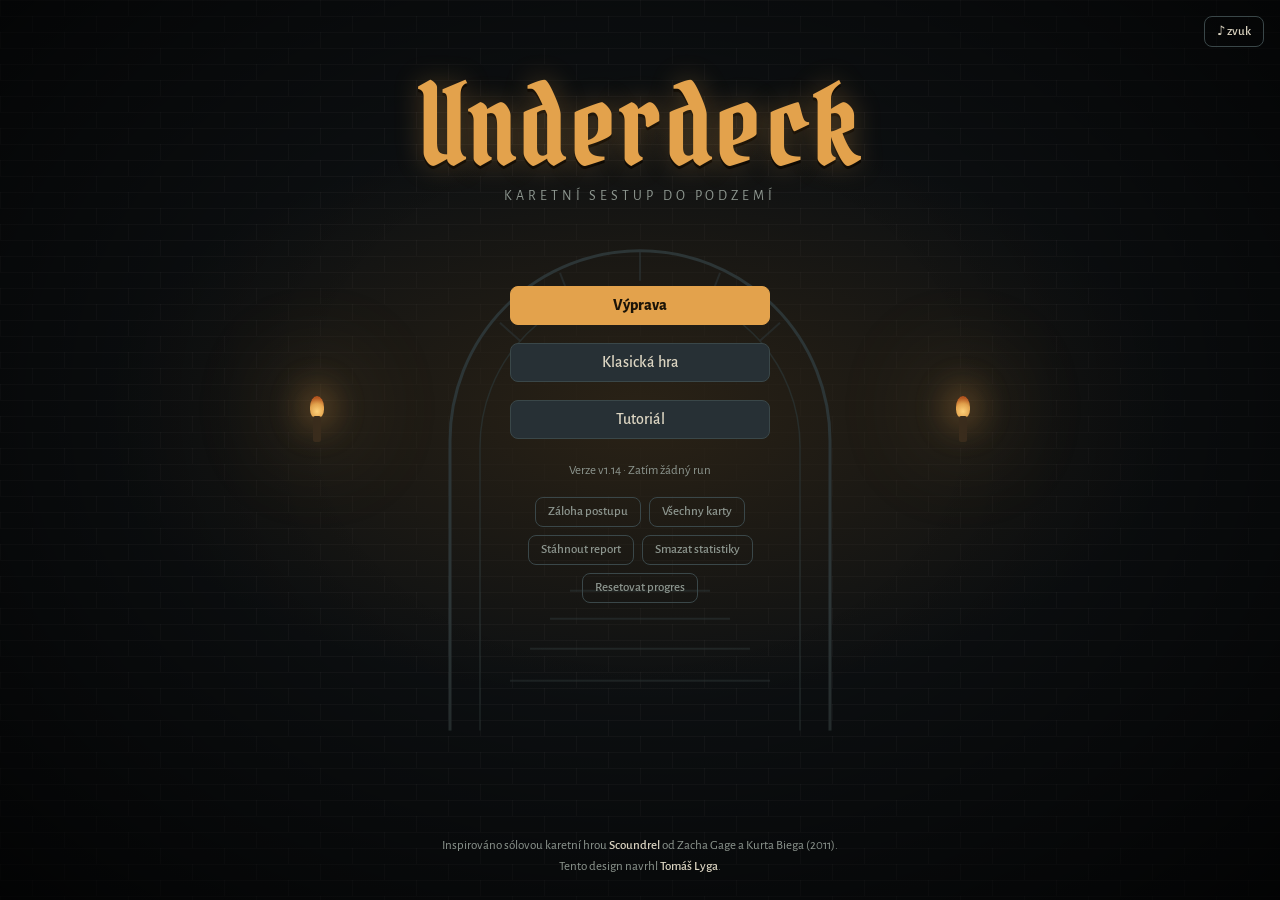
==== commit dc5b838d: "Underdeck v1.14 pro iPhone Co-Authored-By: Claude Opus 5.5 <noreply@anthropic.com> Claude-Session: h" ====
--- a/index.html
+++ b/index.html
@@ -9,6 +9,7 @@
 <meta name="apple-mobile-web-app-title" content="Underdeck">
 <meta name="theme-color" content="#15191c">
 <meta name="format-detection" content="telephone=no">
+<script>var UD_BUILD='3e9d784471';</script>
 <link rel="manifest" href="manifest.webmanifest">
 <link rel="apple-touch-icon" href="icons/icon-180.png">
 <link rel="icon" type="image/png" sizes="192x192" href="icons/icon-192.png">
@@ -88,6 +89,8 @@
 .room .card:focus-visible{outline:2px solid var(--torch);outline-offset:2px}
 .card.drag{cursor:grabbing;z-index:200!important;box-shadow:0 10px 24px #000a;transition:none}
 .card.glow{outline:3px solid var(--torch);outline-offset:3px;box-shadow:0 0 22px var(--torch);animation:pulse .9s infinite}
+.card .lvs{position:absolute;top:4px;right:6px;color:var(--torch);font-size:calc(var(--cw)*.14);letter-spacing:-1px;line-height:1}
+.card.upv{box-shadow:0 0 0 2px var(--torch),0 0 14px rgba(232,163,77,.45)}
 .card .n{position:absolute;top:2px;left:6px;font-weight:800;font-size:calc(var(--cw)*.3);line-height:1.1;font-variant-numeric:tabular-nums}
 .card .s{position:absolute;top:5px;right:6px;font-size:calc(var(--cw)*.15);opacity:.7}
 .card svg{width:74%;flex:1;min-height:0;margin-top:calc(var(--cw)*.3);stroke:currentColor;fill:none;stroke-width:2.2;stroke-linecap:round;stroke-linejoin:round}
@@ -98,11 +101,15 @@
 #audp label{font-size:14px;color:var(--bone);display:flex;justify-content:space-between}
 #audp label span{color:var(--dim);font-variant-numeric:tabular-nums}
 #audp input{width:100%;accent-color:var(--torch)}
+.pks.dvsm{--cw:62px;--ch:88px;gap:8px}
+#peekBtn{position:fixed;right:20px;bottom:20px;z-index:55;box-shadow:0 6px 20px #000a}
+#fx{position:fixed;inset:0;pointer-events:none;z-index:75;overflow:hidden}#fx>*{position:fixed;pointer-events:none}#fx svg{fill:none;stroke:currentColor;stroke-width:2.4;stroke-linecap:round;stroke-linejoin:round}
+#gal{position:fixed;inset:0;z-index:96;background:#000d;overflow:auto;padding:20px 16px}#gal>div{max-width:1100px;margin:0 auto}#gal h3{font-family:var(--display);font-weight:500;color:var(--torch);margin:18px 0 8px;font-size:20px}#gal h2{font-family:var(--display);color:var(--torch);margin:0}#gal .gr{display:flex;flex-wrap:wrap;gap:10px;--cw:84px;--ch:119px}#gal .gc{display:flex;flex-direction:column;align-items:center;gap:4px;width:var(--cw)}#gal .gc .mini{position:relative;width:var(--cw);height:var(--ch)}#gal .gc small{font-size:11px;color:var(--dim);text-align:center;line-height:1.2}#gal .gtop{display:flex;justify-content:space-between;align-items:center;position:sticky;top:-20px;background:#0b0e10;padding:10px 0;z-index:2}
 #rpt{position:fixed;inset:0;z-index:96;background:#000b;display:grid;place-items:center;padding:16px}
 #rpt>div{background:var(--slab);border:1px solid var(--line);border-radius:12px;padding:18px 20px;width:min(760px,100%);box-sizing:border-box}
 #rpt h3{margin:0 0 6px;font-family:var(--display);font-weight:500;font-size:22px;color:var(--torch)}#rpt p{margin:0 0 10px;color:var(--dim);font-size:14px}
 #rpt textarea{width:100%;height:min(60vh,520px);box-sizing:border-box;background:#0c0f11;color:var(--bone);border:1px solid var(--line);border-radius:8px;padding:10px;font:12.5px/1.45 ui-monospace,Consolas,monospace;resize:vertical}
-.mrow{display:flex;gap:8px;justify-content:center}
+.mrow{display:flex;gap:8px;justify-content:center;flex-wrap:wrap}
 #devc{position:fixed;inset:0;z-index:95;background:#000a;display:grid;place-items:center;padding:16px}
 #devc>div{background:var(--slab);border:1px dashed var(--torch);border-radius:12px;padding:20px 22px;max-width:380px;text-align:center}
 #devc h3{margin:0 0 8px;font-family:var(--display);font-weight:500;font-size:22px;color:var(--torch)}
@@ -146,9 +153,14 @@
 .tile.sm{width:calc(var(--cw) + 44px)}
 #wx{position:fixed;inset:0;width:100vw;height:100vh;pointer-events:none;z-index:45;display:none}
 .tp{position:relative}
+.herob{display:inline-flex;align-items:center;gap:3px;color:#cfe3f0;margin-left:6px}.herob svg{width:22px;height:22px;stroke:currentColor;fill:none;stroke-width:3}.herob b{font-size:22px!important}
+.souls{display:flex;justify-content:center;gap:12px;margin:8px 0 12px}.soul{width:44px;height:44px;stroke:#cfe3f0;color:#cfe3f0;fill:none;stroke-width:2.6}.soul.off{opacity:.18}
 :root{--dia:#7fd3e3}
 .diab{color:var(--dia)}.diab svg,.diam svg{width:22px;height:22px;stroke:currentColor;fill:none;stroke-width:3.4;stroke-linejoin:round}
 .devh{font-family:var(--display);font-weight:500;color:var(--torch);font-size:18px;margin:14px 0 0;text-align:left}
+.lore{font-style:italic;color:#c9bfa8;max-width:52ch;margin:0 auto 10px}
+.pks.rest5{--cw:96px;--ch:136px;gap:10px}
+.restc{display:flex;gap:22px;justify-content:center;flex-wrap:wrap;margin:6px 0 4px;font-size:15px}
 .rewn{color:var(--torch);font-size:14px;margin:0 0 6px}
 .shards{display:flex;align-items:center;justify-content:center;gap:6px;color:var(--dia);font-size:15px;margin:0 0 14px}.shards svg,.shs svg{width:20px;height:20px;stroke:currentColor;fill:none;stroke-width:3.4;stroke-linejoin:round}
 .shs{display:inline-flex;align-items:center;gap:4px;margin-left:14px;font-size:14px;opacity:.8}
@@ -242,6 +254,7 @@
 .over p{margin:0 0 18px;color:var(--bone)}
 .over p.d{color:var(--dim);font-size:15px}
 .tiles{display:flex;gap:14px;flex-wrap:wrap;justify-content:center;margin-bottom:6px}
+.tiles.lootpick{flex-wrap:nowrap}.tiles.lootpick .tile{flex:1 1 0;width:auto;min-width:0;max-width:250px}
 .tile{font:inherit;color:var(--bone);background:var(--stone);border:1px solid var(--line);border-radius:10px;padding:12px;cursor:pointer;display:flex;flex-direction:column;gap:8px;align-items:center;width:calc(var(--cw)*2 + 36px);box-sizing:border-box}
 .tile:hover{border-color:var(--torch)}
 .tile h3{font-family:var(--display);font-weight:500;font-size:22px;margin:0;color:var(--torch);line-height:1.05;min-height:2.1em;display:grid;place-items:center}
@@ -277,7 +290,7 @@
 #tipx small{display:block;color:var(--dim);font-size:12px;margin-top:6px}
 @keyframes tipin{from{opacity:0;transform:translate(-50%,8px)}}
 .coach.floating{bottom:calc(16px + env(safe-area-inset-bottom,0px))}
-.over,#rpt,#devc,#bak{padding:calc(16px + env(safe-area-inset-top,0px)) 16px calc(16px + env(safe-area-inset-bottom,0px))}
+.over,#rpt,#devc,#bak,#gal{padding:calc(16px + env(safe-area-inset-top,0px)) 16px calc(16px + env(safe-area-inset-bottom,0px))}
 #menu .mc{padding-top:calc(clamp(28px,8vh,90px) + env(safe-area-inset-top,0px))}
 #menu .credit{bottom:calc(22px + env(safe-area-inset-bottom,0px))}
 #menu #maud{top:calc(16px + env(safe-area-inset-top,0px))}
@@ -308,6 +321,7 @@
   .tile.room{width:100%}
   .room .rb{grid-template-columns:1fr 96px}
   .coach{padding:12px 14px}.coach p{font-size:15px}
+  #gal{background:#0b0d0ef7}
   #menu{overflow-y:auto}
   #menu .mbtns{margin-top:clamp(24px,6vh,90px)}
   #menu .credit{position:static;margin-top:28px;padding-bottom:calc(20px + env(safe-area-inset-bottom,0px))}
@@ -322,7 +336,7 @@
   <header>
     <div><h1>Underdeck</h1><div id="sub"></div></div>
     <div class="stats">
-      <div class="gold" id="goldbox" title="Zlato"><i></i><b id="gold">0</b></div><div class="gold diab" id="diabox" title="Diamanty (zůstávají mezi runy)"><svg viewBox="0 0 64 64"></svg><b id="dian">0</b></div>
+      <div class="gold" id="goldbox" title="Zlato"><i></i><b id="gold">0</b></div><div class="gold diab" id="diabox" title="Diamanty (zůstávají mezi runy)"><svg viewBox="0 0 64 64"></svg><b id="dian">0</b></div><span id="herob" class="herob tp" hidden data-tip="Hero životy: když padneš, ztratíš jeden a Room začneš znovu od vchodu."><svg viewBox="0 0 64 64"></svg><b id="heron">3</b></span>
       <button class="b aud" title="Hlasitost hudby a zvuků" style="padding:4px 9px;font-size:13px">♪ zvuk</button>
       <span class="dev"><button class="b" id="cheat" title="Vývojářská funkce: vyléčí na maximum">♥ max</button><button class="b" id="jumpBoss" title="Vývojářská funkce: skočit na nejbližší boss Room">⇥ boss</button><button class="b" id="devAdd" title="Vývojářská funkce: přidat kartu do balíčku">+ karta</button></span>
       <div class="hp" id="hp" aria-live="polite"><span aria-hidden="true" style="color:var(--monster);font-size:24px">♥</span><b id="hpn">20</b><small id="hpm">/ 20</small><div class="bar"><i id="hpbar"></i></div><span id="armb" class="armb tp" hidden data-tip="Výdrž: každé zranění snížíš o tuto hodnotu, pak výdrž klesne o 1. Platí jen do konce Roomu."><svg viewBox="0 0 24 24"><path d="M12 3l7 3v6c0 5-3 8-7 9-4-1-7-4-7-9V6z"/></svg><b id="armn">0</b></span></div>
@@ -367,10 +381,10 @@
       <li>Nová zbraň nahradí starou i s jejími úlovky.</li>
       <li>Lektvar léčí nejvýš do plných životů. Vypít jich můžeš, kolik chceš.</li>
       <li>Z nedotčeného vyložení můžeš utéct, karty jdou naspod balíčku. Dvakrát po sobě utéct nejde.</li>
-      <li><b>Kampaň:</b> 15 Roomů, každý pátý je boss. Životy, zlato a balíček se přenášejí. Po každém Roomu si vybereš jeden ze dvou dalších a jeho karty ti zůstanou v balíčku.</li><li>Kampaň má tři úrovně (Roomy 2–4, 6–9, 11–14) a každá má vlastní nabídku Roomů: Kovárna, Laboratoř, Chodba s pastmi, Studna, Obchodník, Skladiště a dva Roomy s monstrem a 3 zlatými. Kovárna nebo Laboratoř a Obchodník se v každé úrovni nabídnou aspoň jednou. Monstra z Roomů s každou úrovní sílí.</li><li>Obchodník nabídne dvě karty po 5 zlatech (jaké, uvidíš až uvnitř) a koupíš nejvýš jednu, nebo za zlato odstraní z balíčku monstrum (cena = jeho síla).</li><li>Každý pátý Room je boss: Chobotnice, Hydra nebo Drak. Bossové i karty, které z nich vzejdou, po vypořádání odcházejí ze hry. Po poraženém bossovi si vybereš odměnu.</li><li>Oheň (s drakem) nejde zabít zbraní. Holýma rukama ho uhasíš, ale vrátí se do balíčku. Když od něj utečeš, zmizí. Utéct jde i z prázdného balíčku, karty se pak jen znovu zamíchají a vyloží.</li><li>Utéct můžeš i tlačítkem na balíčku, dokud z vyložených karet nic nezahraješ.</li><li>Symboly dole na kartě: šipka = když utečeš, karta jde na discard. Meč = po zabití karta odchází ze hry. Ruka = jednorázové použití.</li><li>Kouzlo je karta v balíčku, po seslání se zahodí a v dalším Roomu ho máš znovu. Co které dělá, zjistíš najetím myší (na telefonu klepnutím nebo podržením).</li>
-      <li>Minci přetáhni do batohu (+1 zlato). Když od mince utečeš, je pro tento Room pryč.</li>
-      <li>Klíč přetáhni na truhlu (nebo naopak). Z truhly si vybereš jeden ze dvou předmětů, předměty, které už v balíčku máš, padají o něco méně často; občas v ní ale čeká mimik. Když od klíče nebo truhly utečeš, obě karty pro tento Room zmizí.</li>
-      <li>Na zbroji může být jen jedna karta (štít, boty nebo plášť), stará se zahodí. Co která dělá, zjistíš najetím myší (na telefonu klepnutím nebo podržením) na kartu.</li><li>Kovárna (zbraně) a Laboratoř (lektvary): jedna ze tří vylosovaných karet dostane natrvalo +1 zdarma, +2 za 3 zlata nebo +3 za 7 zlata. Vylepšená karta má přepsané číslo a tmavší barvu.</li>
+      <li><b>Kampaň:</b> 21 Roomů, každý sedmý je boss. Po 1. a 2. bossovi je Ohniště: vyléčí tě, spálíš v něm monstra, ale obětuješ kartu: z 5 náhodných zbraní a lektvarů jednu (po 2. bossovi dvě) natrvalo odstraníš z balíčku. Životy, zlato a balíček se přenášejí. Po každém Roomu si vybereš jeden ze dvou dalších a jeho karty ti zůstanou v balíčku.</li><li>Kampaň má tři úrovně (Roomy 2–6, 8–13, 15–20) a každá má vlastní nabídku Roomů: Kovárna, Laboratoř, Chodba s pastmi, Studna, Obchodník, Skladiště a dva Roomy s monstrem a 2 zlatými. Kovárna nebo Laboratoř a Obchodník se v každé úrovni nabídnou aspoň jednou. Monstra z Roomů s každou úrovní sílí.</li><li>Obchodník nabídne 3 předměty po 10 zlatech a koupíš nejvýš jeden. Předmět z truhly u něj může být nový, nebo vylepšení toho, který už máš.</li><li>Každý sedmý Room je boss: Chobotnice, Hydra nebo Drak. Bossové i karty, které z nich vzejdou, po vypořádání odcházejí ze hry. Po poraženém bossovi si vybereš odměnu.</li><li>Oheň (s drakem) nejde zabít zbraní. Holýma rukama ho uhasíš, ale vrátí se do balíčku. Když od něj utečeš, zmizí. Utéct jde i z prázdného balíčku, karty se pak jen znovu zamíchají a vyloží.</li><li>Utéct můžeš i tlačítkem na balíčku, dokud z vyložených karet nic nezahraješ.</li><li>Symboly dole na kartě: šipka = když utečeš, karta jde na discard. Meč = po zabití karta odchází ze hry. Ruka = jednorázové použití.</li><li>Kouzlo je karta v balíčku, po seslání se zahodí a v dalším Roomu ho máš znovu. Co které dělá, zjistíš najetím myší (na telefonu klepnutím nebo podržením).</li>
+      <li>Minci přetáhni do batohu: dá 1 zlato, vylepšená 2 a pak 3. Když od mince utečeš, je pro tento Room pryč.</li>
+      <li>Klíč přetáhni na truhlu (nebo naopak). Truhla nabídne dvě možnosti, často (ne vždy) je jedna z nich vylepšení předmětu nebo mince, které už máš. Každý předmět a mince mají tři úrovně, vyšší úroveň ukazují hvězdičky. Vylepšení se nepřidává jako další karta, jen zlepší tu, kterou máš. Občas v truhle čeká mimik. Když utečeš od klíče nebo od truhly, klíč i truhla jdou na discard.</li>
+      <li>Na zbroji může být jen jedna karta (štít, helma, boty, rukavice, plášť nebo prsten), stará se zahodí. Co která dělá, zjistíš najetím myší (na telefonu klepnutím nebo podržením) na kartu.</li><li>Kovárna (zbraně) a Laboratoř (lektvary): jedna ze tří vylosovaných karet dostane natrvalo +1 zdarma, +2 za 5 zlata nebo +3 za 12 zlata. Vylepšená karta má přepsané číslo a tmavší barvu.</li>
     </ul>
   </details>
 </div>
@@ -387,43 +401,52 @@
 </div>
 <div class="over" id="over" hidden><div id="ov"></div></div>
 <div id="audp" hidden><h3>Hlasitost</h3><label for="vMus">Hudba <span id="vMusN"></span></label><input type="range" id="vMus" min="0" max="100" step="1"><label for="vSfx">Zvuky <span id="vSfxN"></span></label><input type="range" id="vSfx" min="0" max="100" step="1"></div>
-<div id="rpt" hidden><div><h3>Report hry</h3><p>Ve stažené hře se soubor .txt uloží do Stažených souborů. Ve verzi na odkazu prohlížeč stahování nedovolí, text si tu ale můžeš zkopírovat.</p><textarea id="rptT" readonly></textarea><div class="btns"><button class="b" id="rptCopy">Kopírovat</button><button class="b go" id="rptClose">Zavřít</button></div></div></div>
+<button class="b go" id="peekBtn" hidden>Zobrazit okno</button>
+<div id="fx"></div><div id="gal" hidden></div><div id="rpt" hidden><div><h3>Report hry</h3><p>Ve stažené hře se soubor .txt uloží do Stažených souborů. Ve verzi na odkazu prohlížeč stahování nedovolí, text si tu ale můžeš zkopírovat.</p><textarea id="rptT" readonly></textarea><div class="btns"><button class="b" id="rptCopy">Kopírovat</button><button class="b go" id="rptClose">Zavřít</button></div></div></div>
 <div id="bak" hidden><div><h3>Záloha postupu</h3><p>Kód obsahuje diamanty, vylepšení, statistiky i rozehranou hru. Ulož si ho třeba do Poznámek. Hodí se při přechodu na jiné zařízení, nebo když appku smažeš z plochy.</p><textarea id="bakOut" readonly aria-label="Kód zálohy"></textarea><div class="btns"><button class="b go" id="bakCopy">Kopírovat kód</button></div><h3 style="margin-top:16px">Obnovit ze zálohy</h3><textarea id="bakIn" placeholder="Sem vlož kód začínající UD1:" aria-label="Vložit kód zálohy"></textarea><p id="bakMsg" style="color:var(--monster);margin:6px 0 0"></p><div class="btns"><button class="b" id="bakLoad">Obnovit</button><button class="b" id="bakClose">Zavřít</button></div></div></div>
 <div id="devc" hidden><div><h3 id="devH">Vývojářská funkce</h3><p id="devT"></p><div class="btns"><button class="b" id="devNo">Zrušit</button><button class="b go" id="devYes">Pokračovat</button></div></div></div>
 
 <script>
 const $=id=>document.getElementById(id);
-const MN={2:'Skřet',3:'Goblin',4:'Hobgoblin',5:'Pavouk',6:'Tarantule',7:'Pavoučí královna',8:'Kostlivec',9:'Ghúl',10:'Lich',11:'Troll',12:'Zlobr',13:'Wyverna',14:'Drak'};
-const WN={2:'Dýka',3:'Tesák',4:'Krátký meč',5:'Šavle',6:'Meč',7:'Dlouhý meč',8:'Bastard',9:'Claymore',10:'Obouruční meč',11:'Runový meč',12:'Čepel krále'};
-const PN={2:'Kapka',3:'Doušek',4:'Lahvička',5:'Lektvar',6:'Lektvar',7:'Velký lektvar',8:'Velký lektvar',9:'Elixír',10:'Elixír života',11:'Ambrózie'};
+const MNC={2:'Skřet',3:'Goblin',4:'Hobgoblin',5:'Pavouk',6:'Tarantule',7:'Pavoučí královna',8:'Kostlivec',9:'Ghúl',10:'Lich',11:'Troll',12:'Zlobr',13:'Wyverna',14:'Drak'};
+const MNX={2:'Skřet',3:'Goblin',4:'Hobgoblin',5:'Pavouk',6:'Tarantule',7:'Pavoučí královna',8:'Kostlivec',9:'Ghúl',10:'Lich',11:'Troll',12:'Zlobr',13:'Kyklop',14:'Gargoyla',15:'Démon',16:'Arcidémon',17:'Wyverna',18:'Mladý drak',19:'Černý drak',20:'Pradrak'};
+var GAL=false;const campArt=()=>GAL||(typeof S!=='undefined'&&S&&S.mode==='camp');const MNf=()=>campArt()?MNX:MNC;
+const WN={2:'Dýka',3:'Tesák',4:'Krátký meč',5:'Šavle',6:'Meč',7:'Dlouhý meč',8:'Bastard',9:'Claymore',10:'Obouruční meč',11:'Runový meč',12:'Čepel krále',13:'Dračí čepel',14:'Čepel bouře',15:'Meč věků'};
+const PN={2:'Kapka',3:'Doušek',4:'Lahvička',5:'Lektvar',6:'Lektvar',7:'Velký lektvar',8:'Velký lektvar',9:'Elixír',10:'Elixír života',11:'Ambrózie',12:'Nektar',13:'Nektar bohů',14:'Esence života',15:'Fénixova slza'};
 const ON={i:'Prsten moci',g:'Mince',k:'Klíč',c:'Truhla',s:'Štít',b:'Boty',t:'Nářadí',l:'Plášť',h:'Helma',a:'Mapa',r:'Rukavice',o:'Pochodeň'};
 const GEAR='sblhri',ITEMS='sbtlharoi';
 const TIP={
- k:'Otevře truhlu. Pokud utečeš, truhla i klíč jdou na discard.',
- c:'Je otevřena klíčem. Pokud utečeš, truhla i klíč jdou na discard.',
- g:'+1 zlato. Pokud utečeš, odchází na discard.',
- s:'Zbroj. Zabije monstrum, utržíš polovinu jeho síly (dolů).',
- h:'Zbroj. Přetáhni na ni monstrum: do konce Roomu má −4 a jde navrch balíčku.',
- b:'Zbroj. Pošle monstrum naspod balíčku a vyléčíš polovinu jeho síly (dolů).',
- l:'Zbroj. Když utečeš, plášť se zničí a zabije jedno náhodné vyložené monstrum.',
- t:'Přetáhni na zbraň: odstraní z ní až tři poslední monstra. Když zbraň nemáš, můžeš ho zahodit do batohu.',
- a:'Přetáhni na batoh: z balíčku si vybereš libovolnou zbraň nebo lektvar a vyložíš ho místo mapy.',
- i:'Zbroj. Když utečeš, dostaneš výdrž 1 za každé monstrum, od kterého utíkáš. Prsten se tím zničí.',
- r:'Zbroj. Přetáhni na ně monstrum: rozpadne se na dvě poloviny (dolů) a ty jdou naspod balíčku.',
+ k:'Otevře truhlu. Při útěku zmizí i s truhlou.',
+ c:'Otevře se klíčem. Při útěku zmizí i s klíčem.',
  o:'Zbroj. Přetáhni na ni monstrum: zabije ho bez zranění, ale do balíčku přidá ohně síly 1, polovinu síly monstra (dolů).',
  mimic:'Po zabití odchází z balíčku nadobro. Jeho síla roste s levelem (5, 7, 9).',
  tent:'Po zabití odchází ze hry.'
 };
-const UPC=[0,0,3,7];
+const UPC=[0,0,5,12];
+// chest items and coins have 3 levels (lv 1..3); upgrades change the owned card instead of adding a copy
+const LVI=c=>c.lv||1,STARS=l=>l>1?'★'.repeat(l-1):'';
+const coinG=c=>LVI(c),zlT=n=>n===1?'zlato':n<5&&n>1?'zlata':'zlat';
+const LV={s:[.75,.5,.25],h:[2,3,4],b:[.25,.5,.75],r:[5,10,15],a:[3,6,9],t:[1,2,3]};
+const ITIP={
+ g:l=>'+'+l+' '+zlT(l)+'.',
+ s:l=>'Zabije monstrum, utržíš '+LV.s[l-1]*100+' % jeho síly.',
+ h:l=>'Monstrum −'+LV.h[l-1]+' a navrch balíčku.',
+ b:l=>'Monstrum naspod balíčku, vyléčíš '+LV.b[l-1]*100+' % jeho síly.',
+ r:l=>'Rozpůlí monstrum do síly '+LV.r[l-1]+', půlky jdou naspod.',
+ l:l=>'Při útěku si vybereš '+(l===1?'1 kartu':l+' karty')+' z balíčku do dalšího vyložení.',
+ i:l=>'Při útěku +2 ♥ za monstrum'+(l>=2?' a výdrž +1 za monstrum':'')+(l>=3?', pak můžeš utéct znovu':'')+'.',
+ t:l=>'Odstraní ze zbraně '+(l===1?'poslední úlovek':l+' poslední úlovky')+'.',
+ a:l=>'Vybereš kartu z '+LV.a[l-1]+' náhodných z balíčku.'
+};
 const SN={aura:'Aura',light:'Světlo',terror:'Terror',tele:'Teleport',ench:'Enchant',dup:'Duplikace',enh:'Posílení',fball:'Fireball',charm:'Charm'};
 const STIP={
  aura:'Vyložená monstra mají −4 do konce Roomu. Pak jdou všechny vyložené karty naspod.',
  light:'Lízneš 2 karty, vyléčíš 2 a dostaneš výdrž 2. Pak 2 karty pošleš naspod.',
  fball:'Přetáhni na monstrum: zabije ho bez zranění, ale do balíčku přidá ohně síly 1, polovinu síly monstra (dolů).',
  charm:'Přetáhni na monstrum: utržíš polovinu jeho síly a monstrum se promění ve zbraň s polovinou jeho síly (obojí dolů). Na bosse nepůsobí.',
- terror:'Zabije monstrum. Ztratíš jeho sílu ÷ 5, zaokrouhleno nahoru.',
+ terror:'Přetáhni na vyložené monstrum: do konce Roomu ztratí tolik síly, kolik má jiné náhodné vyložené monstrum.',
  tele:'Vyložené karty jdou naspod balíčku. Odkryješ 6 karet z vršku, 4 vyložíš a 2 půjdou naspod. Nepočítá se jako útěk.',
- ench:'Přetáhni na vyloženou zbraň. Až ji vezmeš, do konce Roomu léčí 1 za každé zabití.',
+ ench:'Přetáhni na vyloženou zbraň. Až ji vezmeš, každé její zabití jí do konce Roomu přidá +1 sílu a vyléčí ti 1 život.',
  dup:'Přetáhni na vyloženou zbraň, lektvar nebo předmět. Kopie karty půjde naspod balíčku, jen pro tento Room.',
  enh:'Zbraně a lektvary ležící ve vyložené oblasti mají do konce Roomu +4. Na vybavenou zbraň nepůsobí.'
 };
@@ -445,8 +468,9 @@
  spider:'<path d="M32 2v17"/><circle cx="32" cy="24" r="5"/><circle cx="32" cy="38" r="9" fill="currentColor" fill-opacity=".2"/><path d="M24 33L12 25l-6 6M23 37l-13-2-6 8M24 41l-12 4-4 10M27 45l-9 8v8M40 33l12-8 6 6M41 37l13-2 6 8M40 41l12 4 4 10M37 45l9 8v8"/>',
  skull:'<path d="M14 30a18 18 0 0 1 36 0v8l-6 4v8H20v-8l-6-4z"/><circle cx="25" cy="30" r="4" fill="currentColor"/><circle cx="39" cy="30" r="4" fill="currentColor"/><path d="M32 36l-2 5h4zM28 44v6M32 44v6M36 44v6"/>',
  troll:'<rect x="12" y="12" width="40" height="40" rx="11" fill="currentColor" fill-opacity=".15"/><path d="M12 28l-6-3 6-4M52 28l6-3-6-4M19 25l11 4M45 25l-11 4M22 43h20M24 43l-2-9 6 9zM40 43l2-9-6 9z"/><circle cx="25" cy="33" r="1.8" fill="currentColor"/><circle cx="39" cy="33" r="1.8" fill="currentColor"/>',
+ demon:'<path d="M16 27q0-14 16-14t16 14v9q0 14-16 18-16-4-16-18z" fill="currentColor" fill-opacity=".18"/><path d="M18 21Q9 13 11 4q6 6 11 10M46 21q9-8 7-17-6 6-11 10M22 31l8 4M42 31l-8 4M25 46q7 5 14 0M28 46l1 4M36 46l-1 4"/><circle cx="27" cy="38" r="1.7" fill="currentColor"/><circle cx="37" cy="38" r="1.7" fill="currentColor"/>',
  dragon:'<path d="M32 12l12 14-4 20-8 10-8-10-4-20z" fill="currentColor" fill-opacity=".18"/><path d="M22 24L8 4l18 14M42 24L56 4 38 18M25 30l5 3M39 30l-5 3M4 40l12-8M60 40l-12-8M26 60q6-8 12 0"/><circle cx="29" cy="46" r="1.2" fill="currentColor"/><circle cx="35" cy="46" r="1.2" fill="currentColor"/>',
- g:'<circle cx="32" cy="34" r="17" fill="currentColor" fill-opacity=".2"/><circle cx="32" cy="34" r="11"/><path d="M32 28v12M29 31l3-3"/>',
+ g:'<circle cx="32" cy="34" r="17" fill="currentColor" fill-opacity=".2"/><circle cx="32" cy="34" r="11"/>',
  k:'<circle cx="20" cy="34" r="9" fill="currentColor" fill-opacity=".2"/><path d="M29 34h27M48 34v8M55 34v6"/>',
  c:'<path d="M10 32a9 9 0 0 1 9-9h26a9 9 0 0 1 9 9v22H10z" fill="currentColor" fill-opacity=".18"/><path d="M10 36h44M18 23v31M46 23v31"/><rect x="28" y="32" width="8" height="9" fill="currentColor"/>',
  b:'<path d="M22 10v26l-3 8v8h32v-6c0-5-8-6-15-10V10z" fill="currentColor" fill-opacity=".2"/><path d="M19 46h32M22 18h14"/>',
@@ -459,6 +483,9 @@
  bow:'<path d="M18 8c22 6 22 42 0 48"/><path d="M18 8v48" stroke-dasharray="2 3"/><path d="M12 32h38M44 27l6 5-6 5"/>',
  spear:'<path d="M12 54L46 18"/><path d="M43 13l13-5-5 13z" fill="currentColor" fill-opacity=".3"/>',
  axe:'<g transform="rotate(28 32 34)"><path d="M32 6v52"/><path d="M30 15c-8-5-17-3-21 4 3 3 3 9 0 12 4 7 13 9 21 4z" fill="currentColor" fill-opacity=".28"/><path d="M34 15c8-5 17-3 21 4-3 3-3 9 0 12-4 7-13 9-21 4z" fill="currentColor" fill-opacity=".28"/><path d="M29 44h6M29 49h6"/><circle cx="32" cy="59" r="2" fill="currentColor"/></g>',
+ ghost1:'<path d="M19 52V31a13 13 0 0 1 26 0v21l-4-4-4 4-5-4-5 4-4-4z" fill="currentColor" fill-opacity=".18"/><circle cx="27" cy="31" r="2.2" fill="currentColor"/><circle cx="37" cy="31" r="2.2" fill="currentColor"/><path d="M29 39q3 2 6 0"/>',
+ ghost2:'<path d="M16 55V28a16 16 0 0 1 32 0v27l-6-5-5 5-5-5-5 5-5-5z" fill="currentColor" fill-opacity=".24"/><path d="M16 36l-9 7M48 36l9 7M23 27l7 4M41 27l-7 4"/><ellipse cx="32" cy="42" rx="3" ry="4.5"/>',
+ ghost3:'<circle cx="32" cy="34" r="28" stroke-dasharray="2 5"/><path d="M14 57V27a18 18 0 0 1 36 0v30l-6-6-6 6-6-6-6 6-6-6z" fill="currentColor" fill-opacity=".32"/><path d="M14 33l-10 9M50 33l10 9M22 26l8 5M42 26l-8 5M25 44l3.5-3 3.5 3 3.5-3 3.5 3"/><circle cx="27" cy="32" r="1.6" fill="currentColor"/><circle cx="37" cy="32" r="1.6" fill="currentColor"/>',
  bat:'<path d="M32 24c-3 0-5 3-5 6-1-5-8-8-14-5 3 2 4 6 2 9-4-2-8-1-11 1 7 2 11 7 13 13 3-3 7-4 11-2 1-3 2-6 4-7 2 1 3 4 4 7 4-2 8-1 11 2 2-6 6-11 13-13-3-2-7-3-11-1-2-3-1-7 2-9-6-3-13 0-14 5 0-3-2-6-5-6z" fill="currentColor" fill-opacity=".22"/><circle cx="29.5" cy="31" r="1.3" fill="currentColor"/><circle cx="34.5" cy="31" r="1.3" fill="currentColor"/>',
  dart:'<path d="M10 54L44 20"/><path d="M44 20l10-10-3 9 9-2z" fill="currentColor" fill-opacity=".35"/><path d="M10 54l-2 6 6-2M14 50l-4 2M18 46l-4 2"/><path d="M24 52c0 3 2 5 4 5s4-2 4-5c0-3-4-7-4-7s-4 4-4 7z" fill="currentColor" fill-opacity=".3"/>',
  trap:'<path d="M8 52h48"/><path d="M12 52l6-22 6 22M26 52l6-30 6 30M40 52l6-22 6 22" fill="currentColor" fill-opacity=".2"/>',
@@ -479,6 +506,7 @@
  i:'<circle cx="32" cy="40" r="15" fill="currentColor" fill-opacity=".15"/><circle cx="32" cy="40" r="10"/><path d="M25 22l7-10 7 10-7 6z" fill="currentColor" fill-opacity=".35"/>',
  s:'<path d="M32 8l20 7v16c0 13-9 21-20 26-11-5-20-13-20-26V15z" fill="currentColor" fill-opacity=".2"/><path d="M32 17v31M21 30h22"/>',
  shard:'<path d="M24 14h14l8 12-16 26L16 28z" fill="currentColor" fill-opacity=".2"/><path d="M16 28h30M30 14l-4 14 4 24"/>',
+ soul:'<path d="M32 58c-10 0-16-7-16-16 0-10 8-14 10-24 2 5 5 7 7 8 1-6 4-10 9-14-1 8 6 14 6 26 0 12-7 20-16 20z" fill="currentColor" fill-opacity=".25"/><circle cx="27" cy="40" r="2" fill="currentColor"/><circle cx="37" cy="40" r="2" fill="currentColor"/>',
  dia:'<path d="M20 20h24l11 13-23 24L9 33z" fill="currentColor" fill-opacity=".2"/><path d="M9 33h46M26 20l-5 13 11 24M38 20l5 13-11 24"/>',
  stam:'<circle cx="32" cy="42" r="15" fill="currentColor" fill-opacity=".2"/><path d="M28 28V16h8v12M25 16h14"/><path d="M32 34l7 2.5v4.5c0 4-3 6.5-7 8-4-1.5-7-4-7-8v-4.5z"/>'
 };
@@ -486,10 +514,12 @@
   const t=Math.min(1,(c.v-2)/8);
   const sg=c.g?c.g:c.sp?'sp_'+c.sp:c.mimic?'mimic':'';
   if(sg)return `<svg viewBox="0 0 64 64">${G[sg]}</svg>`;
+  if(c.type==='g')return `<svg viewBox="0 0 64 64"><circle cx="32" cy="34" r="17" fill="currentColor" fill-opacity=".2"/><circle cx="32" cy="34" r="11"/><text x="32" y="39.5" text-anchor="middle" font-size="15" font-weight="800" fill="currentColor" stroke="none" font-family="inherit">${coinG(c)}</text></svg>`;
   if(G[c.type])return `<svg viewBox="0 0 64 64">${G[c.type]}</svg>`;
   if(c.type==='m'){
-    const g=c.v<5?'goblin':c.v<8?'spider':c.v<11?'skull':c.v<13?'troll':'dragon';
-    const sc=.6+.4*(c.v-2)/12;
+    const X=campArt(),g=c.v<5?'goblin':c.v<8?'spider':c.v<11?'skull':X?(c.v<14?'troll':c.v<17?'demon':'dragon'):(c.v<13?'troll':'dragon');
+    const sc=X?.6+.4*Math.min(1,(c.v-2)/18):.6+.4*(c.v-2)/12;
+    if(c.half)return `<svg viewBox="0 0 64 64"><clipPath id="hc${c.v}a"><path d="M0 0H64L0 64z"/></clipPath><clipPath id="hc${c.v}b"><path d="M64 0V64H0z"/></clipPath><g clip-path="url(#hc${c.v}a)" transform="translate(-2 -2)"><g transform="translate(32 32) scale(${sc}) translate(-32 -32)">${G[g]}</g></g><g clip-path="url(#hc${c.v}b)" transform="translate(2 2)" opacity=".55"><g transform="translate(32 32) scale(${sc}) translate(-32 -32)">${G[g]}</g></g><path d="M6 58L58 6" stroke-dasharray="3 4" opacity=".7"/></svg>`;
     return `<svg viewBox="0 0 64 64"><g transform="translate(32 32) scale(${sc}) translate(-32 -32)">${G[g]}</g></svg>`;
   }
   if(c.type==='w'){
@@ -500,16 +530,16 @@
   let bub='';for(let i=0;i<Math.ceil(c.v/3);i++)bub+=`<circle cx="${32+(i%2?1:-1)*r*.35}" cy="${cy+r*.3-i*r*.35}" r="${1.2+t}"/>`;
   return `<svg viewBox="0 0 64 64"><circle cx="32" cy="${cy}" r="${r}" fill="currentColor" fill-opacity=".28"/><path d="M${32-nw} ${cy-r+1.5}V${nt}h${2*nw}V${cy-r+1.5}M${32-nw-2} ${nt}h${2*nw+4}M${32-r+3} ${cy-r*.1}h${2*r-6}"/>${bub}</svg>`;
 }
-const nameOf=c=>{if(c.mimic)return 'Mimik';const sg=u=>u>0?' +'+u:' −'+(-u);if(c.nm)return c.up?c.nm+sg(c.up):c.nm;if(c.sp)return SN[c.sp];const u=c.up||0,n=c.type==='m'?MN[c.v]||'Obr':c.type==='w'?WN[c.v-u]||'Zbraň':c.type==='p'?PN[c.v-u]||'Lektvar':ON[c.type];return u?n+sg(u):n;};
+const nameOf=c=>{if(c.mimic)return 'Mimik';const sg=u=>u>0?' +'+u:' −'+(-u);if(c.nm)return c.up?c.nm+sg(c.up):c.nm;if(c.sp)return SN[c.sp];const u=c.up||0,n=c.type==='m'?MNf()[c.v]||'Obr':c.type==='w'?WN[c.v-u]||'Zbraň':c.type==='p'?PN[c.v-u]||'Lektvar':ON[c.type];return u?n+sg(u):n;};
 const label=c=>c.type==='m'?'':c.nm?c.nm:c.type==='w'||c.type==='p'?'':nameOf(c);
 const marks=c=>('gkc'.includes(c.type)||c.fire?MK.flee:'')+(c.gone||c.mimic?MK.gone:'')+(GEAR.includes(c.type)?MK.arm:'');
-const tipOf=c=>c.tip?c.tip:c.mimic?TIP.mimic:c.sp?STIP[c.sp]:TIP[c.type]||'';
+const tipOf=c=>c.tip?c.tip:c.mimic?TIP.mimic:c.sp?STIP[c.sp]:ITIP[c.type]?ITIP[c.type](LVI(c)):TIP[c.type]||'';
 const val=id=>{const c=CARDS[id];if(!S)return c.v;if(c.type==='m'&&S.debuff)return Math.max(0,c.v-(S.debuff[id]||0));if((c.type==='w'||c.type==='p')&&S.buff)return c.v+(S.buff[id]||0);return c.v;};
 const mkS=(v,o)=>{const i=mk('m',v,'♠');Object.assign(CARDS[i],o);return i;};
 const BOSS={
- octo:{nm:'Chobotnice',g:'octo',room:'Doupě chobotnice',lv:[{v:13,t:[7,5,3,1]},{v:17,t:[11,9,7,5,3,1]},{v:23,t:[15,13,11,9,7,5,3,1]}]},
- hydra:{nm:'Hydra',g:'hydra',room:'Hnízdo hydry',lv:[{v:11,h:[7,4]},{v:16,h:[11,7]},{v:21,h:[15,10]}]},
- dragon:{nm:'Drak',g:'dragon',room:'Dračí sluj',lv:[{v:15,f:5},{v:20,f:7},{v:25,f:9}]}
+ octo:{nm:'Chobotnice',g:'octo',room:'Doupě chobotnice',lv:[{v:13,t:[7,5,3,1]},{v:19,t:[11,9,7,5,3,1]},{v:27,t:[15,13,11,9,7,5,3,1]}]},
+ hydra:{nm:'Hydra',g:'hydra',room:'Hnízdo hydry',lv:[{v:11,h:[7,4]},{v:18,h:[12,8]},{v:25,h:[17,12]}]},
+ dragon:{nm:'Drak',g:'dragon',room:'Dračí sluj',lv:[{v:15,f:5},{v:22,f:8},{v:29,f:11}]}
 };
 const head=(v,chain)=>mkS(v,{nm:'Hydra',g:'hydra',gone:1,chain,tip:chain.length?'Po zabití přidá do balíčku 2 hydry se silou '+chain[0]+'.':'Po zabití odchází ze hry.'});
 function mkBoss(k,lv){
@@ -521,12 +551,17 @@
 }
 const mkFire=(f)=>mkS(f||1,{nm:'Oheň',g:'fire',fire:1,suit:'♦',tip:'Nejde zabít zbraní. Holýma rukama ho uhasíš, ale vrátí se do balíčku. Když od něj utečeš, zmizí ze hry.'});
 const TRAPV=[3,5,7];
-const mkDart=lv=>mkS(TRAPV[lv||0],{nm:'Otrávená šipka',g:'dart',dart:1,suit:'♣',tip:'Když od ní utečeš, ztratíš polovinu její síly (dolů). Vyřešíš ji jen holýma rukama, nebo zbraní, která se tím zničí.'});
-const mkTrap=lv=>mkS(TRAPV[lv||0],{nm:'Past',g:'trap',trap:1,suit:'♣',tip:'Dokud je vyložená, nejde utéct. Vyřešíš ji jen holýma rukama, nebo zbraní, která se tím zničí.'});
-const mkBat=v=>mkS(v,{nm:'Netopýr',g:'bat',face:1,swarm:1,suit:'♣',tip:'Zabiješ ho jen holýma rukama. Po smrti se rozletí na '+v+' netopýrů se silou 1.'});
-const mkBat1=()=>mkS(1,{nm:'Netopýr',g:'bat',face:1,gone:1,suit:'♣',tip:'Zabiješ ho jen holýma rukama. Po zabití odchází ze hry.'});
+const DARTV=[5,7,9];
+const mkDart=(lv,v)=>mkS(v||DARTV[lv||0],{nm:'Otrávená šipka',g:'dart',dart:1,suit:'♣',tip:'Když od ní utečeš, ztratíš polovinu její síly (dolů). Vyřešíš ji jen holýma rukama, nebo zbraní, která se tím zničí.'});
+const mkTrap=(lv,v)=>mkS(v||TRAPV[lv||0],{nm:'Past',g:'trap',trap:1,suit:'♣',tip:'Dokud je vyložená, nejde utéct. Vyřešíš ji jen holýma rukama, nebo zbraní, která se tím zničí.'});
+const mkBat=v=>mkS(v,{nm:'Netopýr',g:'bat',bat:1,swarm:1,suit:'♣',tip:'Zbraň na něj musí být slabší než on. Po smrti se rozletí na '+v+' netopýrů se silou 1.'});
+const mkBat1=()=>mkS(1,{nm:'Netopýr',g:'bat',bat:1,gone:1,suit:'♣',tip:'Zbraní ho netrefíš. Po zabití odchází ze hry.'});
+// ghost: 3 phases, each 1.5x stronger; a weapon must be stronger than the ghost
+const GHV=(b,ph)=>Math.round(b*Math.pow(1.5,ph-1));
+const mkGhost=(b,ph)=>{ph=ph||1;return mkS(GHV(b,ph),Object.assign({nm:['Duch','Přízrak','Zjevení'][ph-1],g:'ghost'+ph,ghost:1,gb:b,ph,suit:'♠',tip:'Fáze '+ph+'/3. Zbraň na něj musí být silnější než on. '+(ph<3?'Po zabití se v tomto Roomu vrátí naspod balíčku, silnější ('+GHV(b,ph+1)+').':'Po zabití zmizí.')+(ph>1?' Jen do konce Roomu.':'')},ph>1?{gone:1}:{}));};
 const mkX=(t,v,o)=>{const i=mk(t,v,t==='w'?'♦':'♥');Object.assign(CARDS[i],o);return i;};
-const SHOPC=5;
+const SHOPC=10;
+function genShop(){const n=rnd(2);const sp=shuffle([0,1,2,3,4]).slice(0,3-n).map(mkShop);if(n)sp.push('C');return shuffle(sp);} // 'C' = chest item, decided when you walk in
 // meta progress across runs (diamonds, permanent upgrades of the starting weapons/potions), kept in browser storage
 const BASEW=[2,4,6,8],BASEP=[3,5,7,9];
 const META0=()=>({d:0,runs:0,n:0,w:[0,0,0,0],p:[0,0,0,0]});
@@ -539,48 +574,67 @@
 const STATS0=()=>({v:1,since:new Date().toISOString(),recs:[],cur:null,C:{roomsOff:{},roomsPick:{},chestOff:{},chestPick:{},chestToss:0,mimic:0,shopOff:{},shopBuy:{},shopVisit:0,shopLeave:0,shopRm:[],spellOff:{},spellPick:{},vault:{w:0,p:0,skip:0},upg:{},rewOff:{},rewPick:{},altar:0,room:{}}});
 var STATS=STATS0();
 try{const x=JSON.parse(localStorage.getItem('ud_stats')||'null');if(x&&x.C){STATS=Object.assign(STATS0(),x);STATS.C=Object.assign(STATS0().C,x.C);}}catch(e){}
-function statSave(){try{localStorage.setItem('ud_stats',JSON.stringify(STATS));}catch(e){}}
+var STATOK=true;
+function statSave(){STATS.saved=new Date().toISOString();try{localStorage.setItem('ud_stats',JSON.stringify(STATS));STATOK=JSON.parse(localStorage.getItem('ud_stats')).saved===STATS.saved;}catch(e){STATOK=false;}}
 const statOn=()=>S&&S.mode==='camp'&&S.run&&!TUT.on;
 const inc=(o,k,n)=>{o[k]=(o[k]||0)+(n===undefined?1:n);};
 function stat(fn){if(!statOn())return;try{fn(STATS.C);statSave();}catch(e){}}
 function addGold(n){S.gold+=n;if(statOn())S.goldEarn=(S.goldEarn||0)+n;}
 const monAvg=()=>{const m=S.comp.filter(i=>CARDS[i].type==='m'&&!CARDS[i].boss);return m.length?m.reduce((a,i)=>a+CARDS[i].v,0)/m.length:0;};
+const GAMEVER='v1.14';
+const BP=7,NROOM=21; // boss every 7th Room, 3 bosses
 function runRec(end){
-  return {run:S.run,date:STATS.cur?STATS.cur.date:new Date().toISOString(),end,rooms:end==='win'?15:Math.max(0,(S.roomNo||1)-1),goldEarn:S.goldEarn||0,goldMax:S.goldMax||0,flees:S.flees||0,removed:S.removed||0,dia:S.diaGain||0,bosses:S.bossK||[],bossDeath:end==='dead'&&S.boss?S.bossKind:null,by:end==='dead'?S.lastBy||'?':null,dev:!!S.dev,deck:S.comp.length,mon:+monAvg().toFixed(2),maxHp:S.max};
+  return {run:S.run,rid:S.rid,ver:GAMEVER,date:STATS.cur?STATS.cur.date:new Date().toISOString(),end,rooms:end==='win'?NROOM:Math.max(0,(S.roomNo||1)-1),goldEarn:S.goldEarn||0,goldMax:S.goldMax||0,flees:S.flees||0,removed:S.removed||0,dia:S.diaGain||0,bosses:S.bossK||[],bossDeath:end==='dead'&&S.boss?S.bossKind:null,by:end==='dead'?S.lastBy||'?':null,dev:!!S.dev,hero:S.heroUsed||0,deck:S.comp.length,mon:+monAvg().toFixed(2),maxHp:S.max};
 }
 function statStart(){
-  if(STATS.cur&&!STATS.cur.end){STATS.cur.end='nedohráno';STATS.recs=STATS.recs.filter(r=>r.run!==STATS.cur.run);STATS.recs.push(STATS.cur);}
-  STATS.cur={run:S.run,date:new Date().toISOString(),end:null,rooms:0};statSave();
+  if(STATS.cur&&!STATS.cur.end){STATS.cur.end='nedohráno';STATS.recs=STATS.recs.filter(r=>r.rid!==STATS.cur.rid);STATS.recs.push(STATS.cur);}
+  STATS.cur={run:S.run,rid:S.rid,ver:GAMEVER,date:new Date().toISOString(),end:null,rooms:0};statSave();
 }
 function statEnd(end){
   if(!statOn())return;
-  const r=runRec(end);STATS.recs=STATS.recs.filter(x=>x.run!==r.run);STATS.recs.push(r);if(STATS.recs.length>500)STATS.recs.shift();
+  const r=runRec(end);STATS.recs=STATS.recs.filter(x=>x.rid!==r.rid);STATS.recs.push(r);if(STATS.recs.length>500)STATS.recs.shift();
   STATS.cur=Object.assign({},r);statSave();
 }
 function statRoom(){
   if(!statOn())return;
+  if(S.noStat){S.noStat=false;return;}
   if(STATS.cur&&!STATS.cur.end){Object.assign(STATS.cur,runRec(null),{end:null});}
   if(!S.dev){const R=STATS.C.room,k=S.roomNo;R[k]=R[k]||{n:0,hp:0,max:0,deck:0,mon:0,gold:0};const x=R[k];x.n++;x.hp+=S.hp;x.max+=S.max;x.deck+=S.comp.length;x.mon+=monAvg();x.gold+=S.gold;}
   statSave();
+}
+function openGal(){
+  GAL=true;const c0=CARDS.length,sp=k=>{const i=mk('x',undefined,'✦');CARDS[i].sp=k;return i;},lv=(t,l)=>{const i=mk(t);CARDS[i].lv=l;return i;};
+  const G=[
+    ['Monstra (Výprava)',Array.from({length:19},(_,k)=>mk('m',k+2,k%2?'♣':'♠'))],
+    ['Zvláštní nepřátelé',[mkBat(4),mkBat1(),mkGhost(3,1),mkGhost(3,2),mkGhost(3,3),mkTrap(0,3),mkDart(0,5),mkFire(1),(()=>{const m=mk('m',7,'♠');CARDS[m].mimic=true;return m;})(),mkBoss('hydra',0),mkBoss('octo',0),mkBoss('dragon',0)]],
+    ['Zbraně',[2,3,4,5,6,7,8,9,10,11,12,13,14,15].map(v=>mk('w',v,'♦'))],
+    ['Lektvary',[2,3,4,5,6,7,8,9,10,11,12,13,14,15].map(v=>mk('p',v,'♥'))],
+    ['Předměty (úrovně 1–3)',['s','h','b','r','l','i','a','t','g'].flatMap(t=>[1,2,3].map(l=>lv(t,l)))],
+    ['Poklady',[mk('k'),mk('c')]],
+    ['Kouzla',Object.keys(SN).map(sp)],
+    ['Od obchodníka',[0,1,2,3,4].map(mkShop)]
+  ];
+  const sub=i=>{const c=CARDS[i];return c.type==='m'&&!c.nm&&!c.mimic&&!c.boss?'':(ITIP[c.type]?'úr. '+LVI(c):'');};
+  $('gal').innerHTML=`<div><div class="gtop"><h2>Všechny karty</h2><button class="b go" id="galX">Zavřít</button></div><p class="d" style="margin:4px 0 0">Najetím myší (na telefonu klepnutím) uvidíš popis. Klasická hra používá u monster 11–14 původní obrázky.</p>${G.map(([h,ids])=>`<h3>${h}</h3><div class="gr">${ids.map(i=>`<div class="gc"><div class="mini">${cardHTML(i)}</div><small>${nameOf(CARDS[i])}${sub(i)?' · '+sub(i):''}</small></div>`).join('')}</div>`).join('')}</div>`;
+  GAL=false;CARDS.length=c0;$('gal').hidden=false;$('galX').onclick=()=>{$('gal').hidden=true;$('gal').innerHTML='';};
 }
 function statReport(){
   const C=STATS.C,R=STATS.recs.slice(),all=STATS.cur&&!STATS.cur.end?R.concat([Object.assign({},STATS.cur,{end:'rozehráno'})]):R;
   const fin=all.filter(r=>r.end==='win'||r.end==='dead'),pct=(a,b)=>b?Math.round(a/b*100)+' %':'–',avg=(a,f)=>a.length?(a.reduce((s,x)=>s+f(x),0)/a.length).toFixed(1):'–';
   const top=(o,name)=>Object.entries(o).sort((a,b)=>b[1]-a[1]).map(([k,v])=>'  '+(name?name(k):k)+': '+v).join('\n')||'  –';
   const rate=(off,pick,name)=>{const ks=[...new Set([...Object.keys(off),...Object.keys(pick)])];return ks.map(k=>({k,o:off[k]||0,p:pick[k]||0})).sort((a,b)=>b.p-a.p).map(x=>'  '+(name?name(x.k):x.k)+': vybráno '+x.p+'× z '+x.o+' nabídek ('+pct(x.p,x.o)+')').join('\n')||'  –';};
-  const itemN=k=>k==='gold'?'Mince':ON[k]||k,spN=k=>SN[k]||k;
+  const itemN=k=>{const u=k.endsWith('+'),b=u?k.slice(0,-1):k;return (b==='gold'?'Mince':ON[b]||b)+(u?' (vylepšení)':'');},spN=k=>SN[k]||k;
   const L=[];const ln=t=>L.push(t);
-  ln('UNDERDECK – REPORT HRY');ln('Vytvořeno: '+new Date().toLocaleString('cs-CZ'));ln('Statistiky sbírány od: '+new Date(STATS.since).toLocaleString('cs-CZ'));
+  ln('UNDERDECK – REPORT HRY');ln('Verze hry: '+GAMEVER+' (popis verzí si vede Claude v projektu)');ln('Vytvořeno: '+new Date().toLocaleString('cs-CZ'));ln('Statistiky sbírány od: '+new Date(STATS.since).toLocaleString('cs-CZ'));ln('Uloženo v: '+(location.protocol==='file:'?'soubor '+decodeURIComponent(location.pathname.split('/').pop()):'prohlížeč, '+location.host)+' · poslední zápis statistik: '+(STATS.saved?new Date(STATS.saved).toLocaleString('cs-CZ'):'–')+(STATOK?'':' · POZOR: ukládání nefunguje, statistiky se po zavření ztratí'));
   ln('Pozn.: počítají se jen runy Výpravy mimo tutoriál. Runy s použitím vývojářských tlačítek jsou označené (dev).');ln('');
   ln('=== RUNY ===');
   ln('Celkem runů: '+all.length+' (dokončené: '+fin.length+', nedohrané: '+all.filter(r=>r.end==='nedohráno').length+', rozehrané: '+all.filter(r=>r.end==='rozehráno').length+')');
   ln('Výhry: '+fin.filter(r=>r.end==='win').length+' · Smrti: '+fin.filter(r=>r.end==='dead').length+' · Winrate: '+pct(fin.filter(r=>r.end==='win').length,fin.length));
   ln('Runy s dev nástroji: '+all.filter(r=>r.dev).length);
+  ln('Použité hero životy: celkem '+all.reduce((a,r)=>a+(r.hero||0),0)+' · průměrně za run '+avg(all,r=>r.hero||0));
   const clean=fin.filter(r=>!r.dev);
-  ln('Průměrně dokončených Roomů (bez dev): '+avg(clean,r=>r.rooms)+' z 15 · nejvíc: '+(clean.length?Math.max(...clean.map(r=>r.rooms)):'–'));
-  ln('Došel k 1. bossovi (Room 5): '+pct(clean.filter(r=>r.rooms>=4).length,clean.length)+' · porazil ho: '+pct(clean.filter(r=>r.rooms>=5).length,clean.length));
-  ln('Došel k 2. bossovi (Room 10): '+pct(clean.filter(r=>r.rooms>=9).length,clean.length)+' · porazil ho: '+pct(clean.filter(r=>r.rooms>=10).length,clean.length));
-  ln('Došel k 3. bossovi (Room 15): '+pct(clean.filter(r=>r.rooms>=14).length,clean.length)+' · porazil ho: '+pct(clean.filter(r=>r.rooms>=15).length,clean.length));
+  ln('Průměrně dokončených Roomů (bez dev): '+avg(clean,r=>r.rooms)+' z '+NROOM+' · nejvíc: '+(clean.length?Math.max(...clean.map(r=>r.rooms)):'–'));
+  [1,2,3].forEach(b=>{const n=b*BP;ln('Došel k '+b+'. bossovi (Room '+n+'): '+pct(clean.filter(r=>r.rooms>=n-1).length,clean.length)+' · porazil ho: '+pct(clean.filter(r=>r.rooms>=n).length,clean.length));});
   ln('');ln('Smrti podle Roomu:');const dr={};fin.filter(r=>r.end==='dead').forEach(r=>inc(dr,'Room '+(r.rooms+1)));ln(top(dr));
   ln('Co zasadilo smrtelnou ránu:');const db={};fin.filter(r=>r.end==='dead').forEach(r=>inc(db,r.by||'?'));ln(top(db));
   ln('');ln('=== BOSSOVÉ ===');
@@ -607,11 +661,12 @@
   ln('');ln('=== OBCHODNÍK ===');
   ln('Návštěv: '+C.shopVisit+' · koupeno: '+Object.values(C.shopBuy).reduce((a,b)=>a+b,0)+' · odstraněno monster: '+C.shopRm.length+' (průměrná síla '+(C.shopRm.length?(C.shopRm.reduce((a,b)=>a+b,0)/C.shopRm.length).toFixed(1):'–')+') · odešel bez ničeho: '+C.shopLeave);
   ln(rate(C.shopOff,C.shopBuy));
+  ln('');ln('=== OHNIŠTĚ ===');ln('Návštěv: '+(C.restN||0)+' · spáleno karet: '+(C.restRm||[]).length+' (průměrná síla '+((C.restRm||[]).length?((C.restRm.reduce((a,b)=>a+b,0))/C.restRm.length).toFixed(1):'–')+') · zlato za nevyužitou sílu: '+(C.restGold||0)+' · obětováno: '+(C.tax?Object.entries(C.tax).map(([k,v])=>k+' '+v+'×').join(', '):'–'));
   ln('');ln('=== KOUZLA (Knihovna) ===');ln(rate(C.spellOff,C.spellPick,spN));
   ln('');ln('=== VYLEPŠENÍ (Kovárna / Laboratoř) ===');ln(top(C.upg));
   ln('');ln('=== ODMĚNY ZA BOSSE ===');ln(rate(C.rewOff,C.rewPick,k=>(REW.find(r=>r.k===k)||{n:k}).n));
   ln('');ln('=== POSLEDNÍCH 20 RUNŮ ===');
-  all.slice(-20).reverse().forEach(r=>ln('  run '+r.run+' · '+new Date(r.date).toLocaleDateString('cs-CZ')+' · '+r.end+' · Roomů '+r.rooms+' · zlato '+(r.goldEarn||0)+' · útěky '+(r.flees||0)+' · bossové '+((r.bosses||[]).join(',')||'–')+(r.by?' · zabil: '+r.by:'')+(r.dev?' · (dev)':'')));
+  all.slice(-20).reverse().forEach(r=>ln('  run '+r.run+(r.ver?' ['+r.ver+']':'')+' · '+new Date(r.date).toLocaleDateString('cs-CZ')+' · '+r.end+' · Roomů '+r.rooms+' · zlato '+(r.goldEarn||0)+' · útěky '+(r.flees||0)+' · bossové '+((r.bosses||[]).join(',')||'–')+(r.hero?' · hero '+r.hero+'×':'')+(r.by?' · zabil: '+r.by:'')+(r.dev?' · (dev)':'')));
   return L.join('\n');
 }
 function downloadReport(){
@@ -631,32 +686,49 @@
 const diaT=n=>n+' '+(n===1?'diamant':n<5?'diamanty':'diamantů');
 function mkShop(r){
   if(r===undefined)r=rnd(5);
-  if(r===0)return mkX('w',5,{nm:'Luk',g:'bow',wk:'bow',tip:'Zbraň. Po zabití pošle vyložené monstrum (i netopýra) silnější než zabité naspod balíčku a do konce Roomu mu dá −1. Pasti a oheň nezahání.'});
-  if(r===1)return mkX('w',6,{nm:'Kopí',g:'spear',wk:'spear',tip:'Zbraň. Zabije i silnější monstrum, než dovoluje poslední úlovek, ale tím se zlomí.'});
-  if(r===2)return mkX('w',9,{nm:'Sekera',g:'axe',wk:'axe',tip:'Zbraň. Každé zabití jí v tomto Roomu sníží sílu o 2. Když klesne pod nulu, sekera se rozpadne.'});
-  if(r===3)return mkX('p',3,{nm:'Lektvar výdrže',g:'stam',stam:1,tip:'Vyléčí a dá tolik výdrže, kolik má síly. Výdrž sníží každé zranění o svou hodnotu a pak klesne o 1, vydrží do konce Roomu.'});
-  return mkX('p',5,{nm:'Neviditelnost',inv:1,tip:'Vyléčí. Ostatní vyložené karty jdou naspod balíčku. Nepočítá se jako útěk.'});
+  if(r===0)return mkX('w',7,{nm:'Luk',g:'bow',wk:'bow',tip:'Zbraň. Po zabití pošle vyložené monstrum (i netopýra) silnější než zabité naspod balíčku a do konce Roomu mu dá −1. Pasti a oheň nezahání.'});
+  if(r===1)return mkX('w',8,{nm:'Kopí',g:'spear',wk:'spear',tip:'Zbraň. Zabije i silnější monstrum, než dovoluje poslední úlovek, ale tím se zlomí.'});
+  if(r===2)return mkX('w',11,{nm:'Sekera',g:'axe',wk:'axe',tip:'Zbraň. Každé zabití jí v tomto Roomu sníží sílu o 2. Když klesne pod nulu, sekera se rozpadne.'});
+  if(r===3)return mkX('p',4,{nm:'Lektvar výdrže',g:'stam',stam:1,tip:'Vyléčí a dá tolik výdrže, kolik má síly. Výdrž sníží každé zranění o svou hodnotu a pak klesne o 1, vydrží do konce Roomu.'});
+  return mkX('p',6,{nm:'Neviditelnost',inv:1,tip:'Vyléčí. Ostatní vyložené karty jdou naspod balíčku. Není to útěk, takže pak utéct můžeš.'});
 }
 const GOLDROOMS=['Vinný sklep','Krypta'];
 // each campaign level (Rooms 2-4, 6-9, 11-14) draws from its own pool; monsters grow with the level
 const MV=[[8,10],[11,13],[14,17]],BATV=[[2,3],[3,4],[5,6]];
+// difficulty grows with the Room number: from 8-11 in Room 2, every odd Room +1 to both bounds, every even Room +1 to the upper bound
+const RR=nr=>[8+Math.floor((nr-1)/2),9+nr];
+const HAZ=nr=>Math.floor((nr-2)/3),BATN=nr=>4+Math.floor((nr-2)/4),GHN=nr=>3+Math.floor((nr-2)/5);
+const beast=nr=>rnd(2)?mkBat(BATN(nr)):mkGhost(GHN(nr));
+function monsAt(nr,hi){
+  const [l,u]=RR(nr),m=(l+u)/2,a=hi?Math.ceil(m):l,b=hi?u:Math.floor(m),T=a+rnd(b-a+1);
+  if(T>20||Math.random()<.3){const lo=Math.max(2,T-20),up=Math.min(20,T-2),x=lo+rnd(up-lo+1);return [mk('m',x,su()),mk('m',T-x,su())];}
+  return [mk('m',T,su())];
+}
+// re-roll a tile's dangers for the Room it is offered in (good rooms draw from the upper half, plain ones from the lower half)
+function regenTile(t,nr){
+  const lv=Math.min(2,Math.floor((nr-1)/BP));
+  if(t.mon)t.cards=[...monsAt(nr,t.mon==='hi'),...(t.vault?[[()=>mk('m',[3,5,7][lv],su()),()=>mkBat(BATN(nr)),()=>mkGhost(GHN(nr))][rnd(3)]()]:[])];
+  else if(t.haz==='trap')t.cards[0]=mkTrap(0,3+HAZ(nr));
+  else if(t.haz==='dart')t.cards[0]=mkDart(0,5+HAZ(nr));
+  else if(t.haz==='bat')t.cards[0]=beast(nr);
+}
 function makePool(lv){
   const r2=(a)=>a[0]+rnd(a[1]-a[0]+1);
   const mons=()=>{const T=r2(MV[lv]);if(Math.random()<.3){const a=2+rnd(T-3);return [mk('m',a,su()),mk('m',T-a,su())];}return [mk('m',T,su())];};
-  const trap={name:'Chodba s pastmi',trap:1,cards:[mkTrap(lv)],desc:'Odměna, ale i past, od které nejde utéct.'};
-  const r=rnd(3);if(r===0)trap.gold=5;else trap.cards.push(r===1?mk('p',[5,7,9][lv],'♥'):mk('w',[5,7,9][lv],'♦'));
+  const trap={name:'Chodba s pastmi',haz:'trap',trap:1,cards:[mkTrap(lv)],desc:'Odměna, ale i past, od které nejde utéct.'};
+  const r=rnd(3);if(r===0)trap.gold=4;else trap.cards.push(r===1?mk('p',[5,7,9][lv],'♥'):mk('w',[5,7,9][lv],'♦'));
   const M='';
   return [
-    {name:'Kovárna',upg:'w',cards:mons(),desc:'Vylepšíš jednu zbraň.'},
-    {name:'Laboratoř',upg:'p',cards:mons(),desc:'Vylepšíš jeden lektvar.'},
+    {name:'Kovárna',mon:'hi',upg:'w',cards:mons(),desc:'Vylepšíš jednu zbraň.'},
+    {name:'Laboratoř',mon:'hi',upg:'p',cards:mons(),desc:'Vylepšíš jeden lektvar.'},
     trap,
-    {name:'Studna',well:1,cards:mons(),desc:'Maximum životů +3 a vyléčíš 3.'},
-    {name:'Obchodník',shop:shuffle([0,1,2,3,4]).slice(0,2).map(mkShop),cards:mons(),desc:'Uvnitř koupíš jeden ze dvou předmětů za '+SHOPC+' zlata, nebo za zlato odstraníš monstrum.'},
-    {name:'Knihovna',spell:1,cards:mons(),desc:'Naučíš se jedno ze dvou kouzel.'},
-    {name:'Klenotnice',vault:1,dia:lv+1,cards:[...mons(),mk('m',[3,5,7][lv],su())],desc:'Hned dostaneš '+diaT(lv+1)+', ale strážce pokladu (monstrum se silou '+[3,5,7][lv]+') přibude do balíčku navíc.'},
-    {name:'Skladiště',cards:[mkBat(r2(BATV[lv])),rnd(2)?mk('p',[5,8,11][lv],'♥'):mk('w',[5,8,11][lv],'♦')],desc:'Najdeš kartu, v temnu ale číhá netopýr.'},
-    ...GOLDROOMS.map(n=>({name:n,cards:mons(),gold:3,desc:'Hned získáš 3 zlata.'})),
-    (()=>{const d={name:'Šipkový koridor',trap:1,cards:[mkDart(lv)],desc:'Odměna, ale i otrávená šipka, která zraní, když od ní utečeš.'};const r=rnd(3);if(r===0)d.gold=5;else d.cards.push(r===1?mk('p',[5,7,9][lv],'♥'):mk('w',[5,7,9][lv],'♦'));return d;})()
+    {name:'Studna',mon:'hi',well:1,cards:mons(),desc:'Maximum životů +3 a vyléčíš 3.'},
+    {name:'Obchodník',mon:'hi',shop:genShop(),cards:mons(),desc:'Uvnitř koupíš jeden ze tří předmětů za '+SHOPC+' zlata.'},
+    {name:'Knihovna',mon:'hi',spell:1,cards:mons(),desc:'Naučíš se jedno ze dvou kouzel.'},
+    {name:'Klenotnice',mon:'hi',vault:1,dia:lv+1,cards:[...mons(),mk('m',[3,5,7][lv],su())],desc:'Hned dostaneš '+diaT(lv+1)+', ale strážce pokladu (monstrum, netopýr nebo duch) přibude do balíčku navíc.'},
+    {name:'Skladiště',haz:'bat',cards:[mkBat(r2(BATV[lv])),rnd(2)?mk('p',[5,8,11][lv],'♥'):mk('w',[5,8,11][lv],'♦')],desc:'Najdeš kartu, v temnu ale číhá netopýr nebo duch.'},
+    ...GOLDROOMS.map(n=>({name:n,mon:'lo',cards:mons(),gold:2,desc:'Hned získáš 2 zlata.'})),
+    (()=>{const d={name:'Šipkový koridor',haz:'dart',trap:1,cards:[mkDart(lv)],desc:'Odměna, ale i otrávená šipka, která zraní, když od ní utečeš.'};const r=rnd(3);if(r===0)d.gold=4;else d.cards.push(r===1?mk('p',[5,7,9][lv],'♥'):mk('w',[5,7,9][lv],'♦'));return d;})()
   ];
 }
 const wpow=()=>val(S.weapon.id)+(S.weapon.bon||0);
@@ -664,12 +736,19 @@
 // room tile monsters: [low, high] per campaign section, plus a bump for generous tiles
 const TV=[[5,7],[7,9],[9,11]];
 const monV=(t,sec)=>Math.max(2,Math.min(14,TV[sec][0]+rnd(TV[sec][1]-TV[sec][0]+1)+(t.spell||t.upg||t.fx>0?1:0)+(t.fx<0?-1:0)));
+const REWL=(k,r)=>({
+ hp:{n:'+'+[5,8][r]+' max životů',d:'Maximum životů +'+[5,8][r]+' a každý Room začneš s výdrží '+[3,5][r]+' (sčítá se).'},
+ gold:{n:r?'Vylepšená mince':'Mince',d:(r?'Mince úrovně 2':'Mince')+' natrvalo do balíčku a hned '+[10,15][r]+' zlata.'},
+ up:{n:'Vylepšení +'+[3,5][r],d:'Náhodná zbraň nebo lektvar z balíčku dostane +'+[3,5][r]+'.'},
+ w:{n:'Zbraň '+[12,15][r],d:'Nová zbraň do balíčku.'},
+ p:{n:'Lektvar '+[12,15][r],d:'Nový lektvar do balíčku.'}
+}[k]);
 const REW=[
- {k:'hp',n:'+6 životů',d:'Maximum životů +6 a vyléčíš 6.'},
- {k:'gold',n:'Mince',d:'Dvě mince natrvalo do balíčku a hned 2 zlata.'},
- {k:'up',n:'Vylepšení +3',d:'Náhodná zbraň nebo lektvar z balíčku dostane +3.'},
- {k:'w',n:'Zbraň 12',d:'Nová zbraň do balíčku.'},
- {k:'p',n:'Lektvar 11',d:'Nový lektvar do balíčku.'}
+ {k:'hp',n:'+5 životů',d:'Maximum životů +5 a vyléčíš 5.'},
+ {k:'gold',n:'Mince',d:'Jedna mince natrvalo do balíčku a hned 5 zlata.'},
+ {k:'up',n:'Vylepšení +2',d:'Náhodná zbraň nebo lektvar z balíčku dostane +2.'},
+ {k:'w',n:'Zbraň 9',d:'Nová zbraň do balíčku.'},
+ {k:'p',n:'Lektvar 9',d:'Nový lektvar do balíčku.'}
 ];
 // simple outline pictures of the Rooms (viewBox 120x90)
 const ARCH='<path d="M10 86V40a50 32 0 0 1 100 0v46"/><path d="M2 86h116"/>';
@@ -685,6 +764,7 @@
  'Klenotnice':ARCH+'<path d="M28 58h64v28H28z" fill="currentColor" fill-opacity=".15"/><path d="M28 58l6-10h52l6 10M28 70h64M60 70v8"/><circle cx="60" cy="76" r="3"/><path d="M36 48l4-6h8l4 6zM68 48l4-6h8l4 6z"/>',
  'Oltář':ARCH+'<path d="M38 60h44v26H38z" fill="currentColor" fill-opacity=".15"/><path d="M32 56h56v4H32zM52 40l8-8 8 8-8 12zM52 40h16M26 86V66M94 86V66M26 64c-2-3 0-5 0-7 0 2 2 4 0 7zM94 64c-2-3 0-5 0-7 0 2 2 4 0 7z"/>',
  'Šipkový koridor':'<path d="M2 86h116M10 86L46 44h28l36 42M10 6l36 38M110 6L74 44M52 44V30h16v14"/><circle cx="24" cy="40" r="2"/><circle cx="30" cy="52" r="2"/><circle cx="96" cy="40" r="2"/><circle cx="90" cy="52" r="2"/><path d="M36 50h22M54 47l4 3-4 3M84 62H62M66 59l-4 3 4 3"/>',
+ 'Ohniště':ARCH+'<path d="M38 84l44-8M38 76l44 8"/><path d="M60 76c-10 0-14-8-11-15 2-5 6-7 6-14 5 4 7 8 7 12 2-2 3-4 3-7 5 5 7 11 5 16-2 5-5 8-10 8z" fill="currentColor" fill-opacity=".25"/><path d="M60 72c-3 0-5-2-4-5 1-2 3-4 3-7 3 2 4 5 4 7 0 3-1 5-3 5z"/><path d="M30 40l2 3M88 36l-2 4M24 54l3 1M95 52l-3 2"/>',
  'Krypta':ARCH+'<path d="M42 86l-6-20 8-8h32l8 8-6 20z" fill="currentColor" fill-opacity=".15"/><path d="M36 66h48M60 24v18M53 30h14M24 86V72M96 86V72M24 70c-2-3 0-5 0-7 0 2 2 4 0 7zM96 70c-2-3 0-5 0-7 0 2 2 4 0 7z"/>'
 };
 const CAVE='<path d="M6 86c2-26 8-46 24-56 18-10 42-10 60 0 16 10 22 30 24 56M2 86h116"/>';
@@ -708,7 +788,7 @@
   if(t.spell)pos.push(pi(ICO.star,'kouzlo',t.desc,'var(--spell)'));
   if(t.vault)pos.push(pi(ICO.dia,'+'+diaT(t.dia||2),t.desc,'var(--dia)'));
   if(t.well)pos.push(pi(ICO.heart,'+3 max ♥',t.desc,'var(--potion)'));
-  if(t.shop)pos.push(`<div class="pi tp" data-tip="${t.desc}"><span class="qpair"><span class="qcard">?</span><span class="qcard">?</span></span><small>${SHOPC} zlata</small></div>`,`<div class="pi tp" data-tip="Nebo za zlato odstraníš jedno monstrum z balíčku. Stojí tolik zlata, kolik má síly."><span class="qcard rmc"><svg viewBox="0 0 64 64"><path d="M14 14l36 36M50 14L14 50"/></svg></span><small>odstranění</small></div>`);
+  if(t.shop)pos.push(`<div class="pi tp" data-tip="${t.desc}"><span class="qpair"><span class="qcard">?</span><span class="qcard">?</span><span class="qcard">?</span></span><small>${SHOPC} zlata</small></div>`);
   if(t.boss)pos.push(pi(ICO.star,'odměna','Když bosse porazíš, vybereš si jednu ze dvou odměn.'));
   const spec=[...new Set(mons.map(c=>CARDS[c]).filter(c=>c.nm||c.boss).map(c=>c.nm+': '+tipOf(c)))].join(' ');
   const ntip='Tato monstra se přidají do tvého balíčku.'+(spec?' '+spec:'');
@@ -716,12 +796,12 @@
 }
 const roomIn=(t,mid)=>`<div class="inside">${roomArt(t,'side')}<div class="mid">${mid}</div>${roomArt(t,'side',1)}</div>`;
 function cardHTML(id,inRoom,notip){
-  const c=CARDS[id],num=c.type==='m'||c.type==='w'||c.type==='p'?val(id):c.v?c.v:c.type==='g'?'+1':'';
+  const c=CARDS[id],num=c.type==='m'||c.type==='w'||c.type==='p'?val(id):c.v?c.v:c.type==='g'?'+'+coinG(c):'';
   const tip=notip?'':tipOf(c);
-  return `<div class="card ${c.type}${c.boss?' boss':''}${c.fire?' fire':''}${c.trap||c.dart?' trapc':''}${c.inv?' invis':''}${c.stam?' stamc':''}${c.up?' up':''}${c.up<0?' dn':''}${S&&S.ls&&S.ls.includes(id)?' ench':''}" data-id="${id}" ${tip?`data-tip="${tip}"`:''} ${inRoom?`tabindex="0" role="button" aria-label="${nameOf(c)} ${num}"`:''}><span class="n">${num}</span><span class="s">${c.suit||''}</span>${art(c)}<span class="t">${label(c)}</span><span class="ic">${marks(c)}</span></div>`;
+  return `<div class="card ${c.type}${c.boss?' boss':''}${c.fire?' fire':''}${c.trap||c.dart?' trapc':''}${c.inv?' invis':''}${c.stam?' stamc':''}${c.up?' up':''}${c.up<0?' dn':''}${S&&S.ls&&S.ls.includes(id)?' ench':''}${c.upTo!=null?' upv':''}" data-id="${id}" ${tip?`data-tip="${tip}"`:''} ${inRoom?`tabindex="0" role="button" aria-label="${nameOf(c)} ${num}"`:''}><span class="n">${num}</span><span class="s">${c.suit||''}</span>${ITIP[c.type]&&LVI(c)>1?`<span class="lvs">${STARS(LVI(c))}</span>`:''}${art(c)}<span class="t">${label(c)}</span><span class="ic">${marks(c)}</span></div>`;
 }
 
-let S,busy=false,menuOpen=false,viewDeck=false,viewAdd=false;
+let S,busy=false,menuOpen=false,viewDeck=false,viewAdd=false,peek=false;
 // developer tool: every positive card the game can produce, to add to the deck
 function devPool(){
   if(S.devPool&&S.devPool.length)return S.devPool;
@@ -748,7 +828,7 @@
 function targetIds(id){
   const c=CARDS[id];let ids=[];
   if(c.type==='k')ids=[inRoom('c')];else if(c.type==='c')ids=[inRoom('k')];
-  else if(c.sp==='terror')ids=live().filter(i=>CARDS[i].type==='m'&&!CARDS[i].fire&&!CARDS[i].face&&!CARDS[i].trap&&!CARDS[i].dart);
+  else if(c.sp==='terror'){const ms=live().filter(i=>{const q=CARDS[i];return q.type==='m'&&!q.fire&&!q.trap&&!q.dart;});ids=ms.length>=2?ms:[];}
   else if(c.sp==='fball'||c.sp==='charm')ids=live().filter(i=>CARDS[i].type==='m'&&!CARDS[i].fire&&!CARDS[i].face&&!CARDS[i].trap&&!CARDS[i].dart&&!(c.sp==='charm'&&CARDS[i].boss));
   else if(c.sp==='ench')ids=live().filter(i=>CARDS[i].type==='w');
   else if(c.sp==='dup')ids=live().filter(i=>i!==id&&('wp'+ITEMS).includes(CARDS[i].type));
@@ -772,7 +852,6 @@
     for(let v=2;v<=10;v++){S.comp.push(mk('w',v,'♦'));S.comp.push(mk('p',v,'♥'));}
   }else{
     for(const s of '♠♣')for(let v=2;v<=8;v++)S.comp.push(mk('m',v,s));
-    S.comp.push(mk('m',9,'♠'),mk('m',9,'♣'));
     const perm=(t,v,b)=>mk(t,v+(tut?0:b),t==='w'?'♦':'♥');
     S.metaP=BASEP.map((v,k)=>perm('p',v,META.p[k]||0));S.metaW=BASEW.map((v,k)=>perm('w',v,META.w[k]||0));
     S.comp.push(...S.metaP,...S.metaW);
@@ -780,24 +859,54 @@
     S.comp.push(mk('k'),mk('c'));
     S.tiles=makePool(0);S.poolLevel=0;
     if(!tut){
-      META.runs=(META.runs||0)+1;metaSave();S.run=META.runs;statStart();S.run=META.runs;S.metaLast=null;S.max=S.hp=20+(META.n||0);
+      META.runs=(META.runs||0)+1;metaSave();S.run=META.runs;S.rid=Date.now().toString(36)+'-'+S.run;statStart();S.run=META.runs;S.metaLast=null;S.max=S.hp=20+(META.n||0);S.heroLives=HERO;S.heroUsed=0;
       Object.assign(S,{screen:'meta',deck:S.comp.slice(),room:[null,null,null,null],weapon:null,armor:null,lastPotion:null,resolved:0,streak:0,over:null,history:[],debuff:{},buff:{},lastSpell:null,kcState:''});
       busy=false;render([]);return;
     }
   }
   startRoom();
 }
-// chest offers two different items: every item (and the coin) has the same base chance, items already in the deck 30 % less (not the coin)
+// chest: one upgrade of an owned item (if any is below level 3) and one new item (if any is missing); sometimes a coin upgrade as a bonus
+const CHEST_IT=['s','b','t','l','h','a','r','i'];
+function chestCands(){
+  const own=S.comp.filter(i=>CHEST_IT.includes(CARDS[i].type)),ownT=new Set(own.map(i=>CARDS[i].type));
+  return {up:own.filter(i=>LVI(CARDS[i])<3).map(i=>'u'+i),nw:CHEST_IT.filter(k=>!ownT.has(k))};
+}
+const coinOpt=()=>{const g=S.comp.filter(i=>CARDS[i].type==='g'&&LVI(CARDS[i])<3).sort((a,b)=>LVI(CARDS[a])-LVI(CARDS[b]));return g.length?'u'+g[0]:'gold';};
 function chestOpts(){
-  const own=new Set(S.comp.map(i=>CARDS[i].type));
-  const pool=['s','b','t','l','h','a','r','i','gold'].map(k=>({k,w:k!=='gold'&&own.has(k)?.7:1})),out=[];
-  while(out.length<2&&pool.length){let r=Math.random()*pool.reduce((a,b)=>a+b.w,0),j=0;while(j<pool.length-1&&(r-=pool[j].w)>0)j++;out.push(pool.splice(j,1)[0].k);}
-  return out;
+  // always 2 options; with 75 % chance one of them upgrades something you own (coins included), only 25 % on the first chest of the run
+  const {up,nw}=chestCands(),co=coinOpt();if(co!=='gold')up.push(co);
+  const out=[],take=a=>a.splice(rnd(a.length),1)[0];
+  if(up.length&&Math.random()<((S.chestN||0)?.75:.25))out.push(take(up));
+  while(out.length<2&&nw.length)out.push(take(nw));
+  while(out.length<2&&up.length)out.push(take(up));
+  if(out.length<2)out.push('gold');
+  return shuffle(out);
+}
+function mkOpt(o){
+  if(o==='gold')return mk('g');
+  if(o[0]==='u'){const t=+o.slice(1),c=CARDS[t],i=mk(c.type);CARDS[i].lv=LVI(c)+1;CARDS[i].upTo=t;return i;}
+  return mk(o);
+}
+const applyUp=i=>{const c=CARDS[i];if(c.upTo==null)return false;CARDS[c.upTo].lv=c.lv;return true;};
+const optKey=i=>{const c=CARDS[i];return (c.type==='g'?'gold':c.type)+(c.upTo!=null?'+':'');};
+const optName=i=>{const c=CARDS[i];return c.upTo!=null?'Vylepšení: '+nameOf(c)+' '+STARS(c.lv):nameOf(c);};
+const optDesc=i=>{const c=CARDS[i];return (c.upTo!=null?'Tvoje karta z úrovně '+(c.lv-1)+' na '+c.lv+'. ':'')+tipOf(c);};
+function shopChest(){const {up,nw}=chestCands(),all=[...up,...nw];if(!all.length)all.push(coinOpt());return mkOpt(all[rnd(all.length)]);}
+// hero lives: dying in a campaign Room costs one and replays the Room from its entrance (HP at least half of max)
+const HERO=1;var RSNAP=null;
+const heroOK=()=>S.mode==='camp'&&S.run&&!TUT.on&&(S.heroLives||0)>0&&RSNAP;
+function heroRetry(){
+  const lives=S.heroLives-1,used=(S.heroUsed||0)+1;
+  CARDS=JSON.parse(RSNAP.C);S=JSON.parse(RSNAP.S);
+  S.heroLives=lives;S.heroUsed=used;S.hp=Math.max(S.hp,Math.ceil(S.max/2));S.noStat=true;
+  busy=false;startRoom();
 }
 function startRoom(){
+  if(S.mode==='camp'&&S.run&&!TUT.on){const{history,...r}=S;RSNAP={S:JSON.stringify(r),C:JSON.stringify(CARDS)};}
   S.comp=S.comp.filter(i=>{const c=CARDS[i];return !c.gone&&!c.temp&&!c.fire;});
   if(S.mode==='camp')statRoom();
-  Object.assign(S,{deck:shuffle(S.comp.slice()),room:[null,null,null,null],weapon:null,armor:null,lastPotion:null,resolved:0,streak:0,over:null,kcState:'',loot:null,lootType:S.mimicLv!==Math.floor((S.roomNo-1)/5)&&Math.random()<1/8?'mimic':'pick',lootOpts:chestOpts(),history:[],screen:'play',debuff:{},buff:{},ls:[],arm:0,lastSpell:null,pick:null});
+  Object.assign(S,{deck:shuffle(S.comp.slice()),room:[null,null,null,null],weapon:null,armor:null,lastPotion:null,resolved:0,streak:0,over:null,kcState:'',loot:null,lootType:S.mimicLv!==Math.floor((S.roomNo-1)/BP)&&Math.random()<1/8?'mimic':'pick',lootOpts:chestOpts(),history:[],screen:'play',debuff:{},buff:{},ls:[],arm:S.startArm||0,lastSpell:null,pick:null});
   if(S.boss){const lv=S.bossLv||0;S.deck.splice(rnd(S.deck.length+1),0,mkBoss(S.bossKind,lv));if(S.bossKind==='dragon')for(let i=0;i<BOSS.dragon.lv[lv].f;i++)S.deck.splice(rnd(S.deck.length+1),0,mkFire(1));}
   busy=true;render([]);snd(S.boss?'boss':'room');const s0=S;setTimeout(()=>{if(S!==s0)return;shuffleAnim(()=>{if(S===s0)deal(false);});},S.boss?500:250);
   tutEvent('room');
@@ -816,7 +925,8 @@
   const c=CARDS[id],w=S.weapon,t=c.type,arm=armT(),gear=GEAR.includes(t)&&t.length===1,v=val(id),sp=c.sp;
   if(c.fire)return z==='fist'?{ok:1,hint:'−'+soak(v)+' ♥ · vrátí se'}:{ok:0,why:'Oheň uhasíš jen holýma rukama, nebo od něj utečeš.'};
   if(c.trap||c.dart){if(z==='fist')return{ok:1,hint:'−'+soak(v)+' ♥'};if(z==='weapon'&&w)return{ok:1,hint:'−'+soak(Math.max(0,v-wpow()))+' ♥ · zbraň se zničí'};return{ok:0,why:'Past vyřešíš jen holýma rukama, nebo zbraní (ta se zničí).'};}
-  if(c.face)return z==='fist'?{ok:1,hint:'−'+soak(v)+' ♥'}:{ok:0,why:'Netopýra zabiješ jen holýma rukama.'};
+  if(z==='weapon'&&w&&c.bat&&wpow()>=v)return{ok:0,why:'Netopýra trefíš jen zbraní slabší, než je on.'};
+  if(z==='weapon'&&w&&c.ghost&&wpow()<=v)return{ok:0,why:'Ducha zasáhneš jen zbraní silnější, než je on.'};
   const TGT=(t==='x'&&['terror','dup','ench','fball','charm'].includes(sp))||t==='t';
   const dead=TGT&&(t==='t'?!w:targetIds(id).length===0);
   if(z==='pack'&&dead)return{ok:1,hint:'zahodit'};
@@ -825,13 +935,14 @@
   if(z==='spell')return{ok:1,hint:'seslat'};
   if(z==='fist')return{ok:1,hint:'−'+soak(v)+' ♥'};
   if(z==='potion')return{ok:1,hint:'+'+Math.min(v,S.max-S.hp)+' ♥'+(c.stam?', výdrž +'+v:'')};
-  if(z==='pack')return t==='a'?{ok:1,hint:S.deck.some(i=>'wp'.includes(CARDS[i].type))?'vybrat z balíčku':'v balíčku nic není'}:{ok:1,hint:'+1 zlato'};
+  if(z==='pack')return t==='a'?{ok:1,hint:S.deck.some(i=>!'gkc'.includes(CARDS[i].type))?'vybrat z balíčku':'v balíčku nic není'}:{ok:1,hint:'+'+coinG(c)+' '+zlT(coinG(c))};
   if(z==='armor'){
     if(gear)return{ok:1,hint:arm?'vyměnit':'nasadit'};
-    if(arm==='s')return{ok:1,hint:'−'+soak(Math.floor(v/2))+' ♥'};
-    if(arm==='h')return{ok:1,hint:'−4, navrch balíčku'};
-    if(arm==='b')return{ok:1,hint:'naspod, +'+Math.min(Math.floor(v/2),S.max-S.hp)+' ♥'};
-    if(arm==='r')return{ok:1,hint:'2× '+Math.floor(v/2)+' naspod'};
+    const al=S.armor!==null?LVI(CARDS[S.armor]):1;
+    if(arm==='s')return{ok:1,hint:'−'+soak(Math.floor(v*LV.s[al-1]))+' ♥'};
+    if(arm==='h')return{ok:1,hint:'−'+LV.h[al-1]+', navrch balíčku'};
+    if(arm==='b')return{ok:1,hint:'naspod, +'+Math.min(Math.ceil(v*LV.b[al-1]),S.max-S.hp)+' ♥'};
+    if(arm==='r')return v>LV.r[al-1]?{ok:0,why:'Rukavice zvládnou monstrum se silou nejvýš '+LV.r[al-1]+'.'}:{ok:1,hint:'2× '+Math.floor(v/2)+' naspod'};
     return{ok:0,why:arm==='i'?'Prsten monstrum nezastaví.':arm==='l'?'Plášť monstrum nezastaví.':arm==='a'?'Mapa pomáhá jen při útěku.':'Na zbroji nic nemáš.'};
   }
   if(t==='w')return{ok:1,hint:w?'vyměnit':'vzít'};
@@ -839,7 +950,7 @@
   if(!w)return{ok:0,why:'Nemáš zbraň.'};
   const wc=CARDS[w.id],dm=soak(Math.max(0,v-wpow()));
   if(v>limit())return wc.wk==='spear'?{ok:1,hint:'−'+dm+' ♥ · kopí se zlomí'}:{ok:0,why:'Zbraň už zvládne jen sílu '+limit()+' a méně.'};
-  return{ok:1,hint:'−'+dm+' ♥'+((S.ls||[]).includes(w.id)?' +1':'')};
+  return{ok:1,hint:'−'+dm+' ♥'+((S.ls||[]).includes(w.id)?' · zbraň +1, +1 ♥':'')};
 }
 const soak=d=>d>0&&S.arm>0?Math.max(0,d-S.arm):d;
 function hurt(d){if(d<=0)return;if(S.arm>0){d=Math.max(0,d-S.arm);S.arm--;}S.hp-=d;}
@@ -847,7 +958,8 @@
 function finish(dhp){
   const was=S.over;
   setTimeout(()=>{const l=TUT.last;TUT.last=null;if(l)tutEvent('act',l);},0);
-  if(S.hp<=0){S.hp=0;S.over='dead';S.screen='play';S.loot=null;if(!was){const d0=META.d||0;awardShards(S.roomNo-1);S.diaGain=(S.diaGain||0)+((META.d||0)-d0);statEnd('dead');}}
+  if(S.hp<=0&&!was&&heroOK()){S.hp=0;S.over='hero';S.screen='play';S.loot=null;}
+  else if(S.hp<=0){S.hp=0;S.over='dead';if(S.mode==='camp')S.heroLives=0;S.screen='play';S.loot=null;if(!was){const d0=META.d||0;awardShards(S.roomNo-1);S.diaGain=(S.diaGain||0)+((META.d||0)-d0);statEnd('dead');}}
   else if(S.screen!=='play'){}
   else if(cleared())S.over='win';
   if(dhp<=-5)snd('hurt');
@@ -857,13 +969,15 @@
 function onKill(id){
   const c=CARDS[id];
   if(c.boss)S.bossK=(S.bossK||[]).concat([S.bossKind+(S.bossLv||0)]);
-  if(c.mimic){S.comp=S.comp.filter(x=>x!==id);say('Mimik je mrtvý a zmizel z balíčku nadobro.');}
+  if(c.mimic){fxShatter(cardRect(id),'#a0703c');S.comp=S.comp.filter(x=>x!==id);say('Mimik je mrtvý a zmizel z balíčku nadobro.');}
   let kids=null,T='',D='';
   if(c.tents){kids=c.tents.map(v=>mkS(v,{nm:'Chapadlo',g:'tent',gone:1,suit:'♣',tip:'Po zabití odchází ze hry.'}));T='Chobotnice padla';D='Z hlubin se vynořilo '+kids.length+' chapadel. Po zabití odcházejí ze hry.';}
   if(c.chain&&c.chain.length){const v=c.chain[0],rest=c.chain.slice(1);kids=[head(v,rest),head(v,rest)];T='Hydře narostly hlavy';D='Do balíčku se zamíchaly 2 hlavy se silou '+v+'.';}
   if(c.burn){kids=[mkFire(1),mkFire(1),mkFire(1)];T='Drak padl';D='Z jeho posledního dechu vzplály 3 nové ohně.';}
-  if(c.swarm){kids=Array.from({length:c.v},mkBat1);T='Netopýr se rozletěl';D='Do balíčku se zamíchalo '+c.v+' netopýrů se silou 1. Zabiješ je jen holýma rukama a pak odletí ze hry.';}
-  if(kids){S.loot=kids;S.lootBoss=true;S.lootT=T;S.lootD=D;S.screen='loot';}
+  if(c.swarm){kids=Array.from({length:c.v},mkBat1);T='Netopýr se rozletěl';D='Do balíčku se zamíchalo '+c.v+' netopýrů se silou 1. Zbraní je netrefíš, po zabití odletí ze hry.';}
+  const kr=cardRect(id);
+  if(c.ghost&&c.ph<3){const n=mkGhost(c.gb,c.ph+1);S.deck.push(n);fxPuff(kr);fxDeck([n],kr,false,450);say(nameOf(c)+' se rozplynul… a naspod balíčku se zhmotnil '+nameOf(CARDS[n])+' se silou '+CARDS[n].v+'.');}
+  if(kids){S.deck.push(...kids);shuffle(S.deck);if(c.swarm)fxBats(kr);if(c.burn){fxSmoke(kr);fxEmbers(kr);}if(c.tents)fxWater(kr);if(c.chain)fxVenom(kr);fxDeck(kids,kr,true,c.swarm?250:120);say(T+'. '+D);}
 }
 function act(id,z){
   if(!tutAllow('act',id,z))return false;
@@ -877,29 +991,29 @@
   if(t==='x'){snd('spell');cast(id);return true;}
   snd(z==='fist'?'fist':z==='potion'?'potion':z==='pack'?'coin':(z==='weapon'||z==='armor')&&t==='m'?'slash':'equip');
   let killed=t==='m';
-  if(z==='fist'){hurt(v);if(c.fire){killed=false;S.deck.splice(rnd(S.deck.length+1),0,id);}}
+  if(z==='fist'){hurt(v);if(c.fire){killed=false;S.deck.splice(rnd(S.deck.length+1),0,id);const fr=cardRect(id);fxEmbers(fr);fxDeck([id],fr,true,150);}}
   else if(z==='potion'){if(c.stam){S.arm=(S.arm||0)+v;}S.hp=Math.min(S.max,S.hp+v);S.lastPotion=id;}
   else if(z==='pack'&&t==='a'){
     const slot=S.room.indexOf(id);S.room[slot]=null;S.resolved++;
-    const ids=S.deck.filter(i=>'wp'.includes(CARDS[i].type)).sort((a,b)=>CARDS[a].type.localeCompare(CARDS[b].type)||val(a)-val(b));
-    if(!ids.length){say('Mapa neukázala nic, v balíčku není zbraň ani lektvar.');finish();return true;}
+    const ord='mwpsblhrioatx',ids=shuffle(S.deck.filter(i=>!'gkc'.includes(CARDS[i].type))).slice(0,LV.a[LVI(c)-1]).sort((a,b)=>ord.indexOf(CARDS[a].type)-ord.indexOf(CARDS[b].type)||(val(a)||0)-(val(b)||0));
+    if(!ids.length){say('Mapa neukázala nic, v balíčku není žádná vhodná karta.');finish();return true;}
     S.history=[];S.pick={ids,need:1,mode:'map',sel:[],slot};S.screen='pick';render([]);return true;
   }
-  else if(z==='pack')addGold(1);
+  else if(z==='pack')addGold(coinG(c));
   else if(z==='armor'){
     if(t!=='m')S.armor=id;
-    else{S.armor=null;if(arm==='h'){S.debuff[id]=(S.debuff[id]||0)+4;S.deck.unshift(id);killed=false;}else if(arm==='b'){S.deck.push(id);killed=false;S.hp=Math.min(S.max,S.hp+Math.floor(v/2));}
-      else if(arm==='r'){const h=Math.floor(v/2);if(h>0)S.deck.push(mkS(h,{gone:1,tip:'Polovina rozpůleného monstra. Po zabití odchází ze hry.'}),mkS(h,{gone:1,tip:'Polovina rozpůleného monstra. Po zabití odchází ze hry.'}));say('Monstrum se rozpadlo na dvě poloviny se silou '+h+'.');}
-      else hurt(Math.floor(v/2));}
+    else{const al=LVI(CARDS[S.armor]),ar=cardRect(id);S.armor=null;if(arm==='h'){fxRing(ar,'var(--armor)');fxDeck([id],ar,false,120);S.debuff[id]=(S.debuff[id]||0)+LV.h[al-1];S.deck.unshift(id);killed=false;}else if(arm==='b'){S.deck.push(id);killed=false;fxHeal(ar);fxDeck([id],ar,false,120);S.hp=Math.min(S.max,S.hp+Math.ceil(v*LV.b[al-1]));}
+      else if(arm==='r'){const h=Math.floor(v/2);fxSlash(ar);if(h>0){const hs=[0,1].map(()=>mkS(h,{gone:1,half:1,tip:'Polovina rozpůleného monstra. Po zabití odchází ze hry.'}));S.deck.push(...hs);fxDeck(hs,ar,false,260);}say('Monstrum se rozpadlo na dvě poloviny se silou '+h+'.');}
+      else{fxRing(ar,'var(--weapon)');hurt(Math.floor(v*LV.s[al-1]));}}
   }
   else if(t==='w')S.weapon={id,kills:[]};
-  else if(t==='t')S.weapon.kills.splice(-3);
-  else{const wc=CARDS[S.weapon.id],brk=wc.wk==='spear'&&v>limit();hurt(Math.max(0,v-wpow()));if((S.ls||[]).includes(S.weapon.id))S.hp=Math.min(S.max,S.hp+1);
-    if(c.trap||c.dart){S.weapon=null;say((c.dart?'Šipka':'Past')+' ti zničila zbraň.');}
-    else if(brk){S.weapon=null;say('Kopí se zlomilo.');}else{S.weapon.kills.push(id);if(wc.wk==='axe'){const ax=S.weapon.id;S.buff[ax]=(S.buff[ax]||0)-2;if(val(ax)<0){S.weapon=null;say('Sekera se rozpadla.');}}
-      if(wc.wk==='bow'){const o=live().filter(i=>i!==id&&CARDS[i].type==='m'&&!CARDS[i].fire&&!CARDS[i].trap&&!CARDS[i].dart&&val(i)>v);if(o.length){const x=o[rnd(o.length)];S.room[S.room.indexOf(x)]=null;S.debuff[x]=(S.debuff[x]||0)+1;S.deck.push(x);say('Luk zahnal monstrum naspod balíčku, do konce Roomu má −1.');}}}}
+  else if(t==='t')S.weapon.kills.splice(-LV.t[LVI(c)-1]);
+  else{const wc=CARDS[S.weapon.id],brk=wc.wk==='spear'&&v>limit();hurt(Math.max(0,v-wpow()));if((S.ls||[]).includes(S.weapon.id)&&!c.trap&&!c.dart&&!brk){S.buff[S.weapon.id]=(S.buff[S.weapon.id]||0)+1;S.hp=Math.min(S.max,S.hp+1);}
+    if(c.trap||c.dart){fxShatter(cardRect(S.weapon.id));S.weapon=null;say((c.dart?'Šipka':'Past')+' ti zničila zbraň.');}
+    else if(brk){fxShatter(cardRect(S.weapon.id));S.weapon=null;say('Kopí se zlomilo.');}else{S.weapon.kills.push(id);if(wc.wk==='axe'){const ax=S.weapon.id;S.buff[ax]=(S.buff[ax]||0)-2;if(val(ax)<0){fxShatter(cardRect(ax));S.weapon=null;say('Sekera se rozpadla.');}}
+      if(wc.wk==='bow'){const o=live().filter(i=>i!==id&&CARDS[i].type==='m'&&!CARDS[i].fire&&!CARDS[i].trap&&!CARDS[i].dart&&val(i)>v);if(o.length){const x=o[rnd(o.length)];const xr=cardRect(x);S.room[S.room.indexOf(x)]=null;S.debuff[x]=(S.debuff[x]||0)+1;S.deck.push(x);fxDeck([x],xr,false,150);say('Luk zahnal monstrum naspod balíčku, do konce Roomu má −1.');}}}}
   S.room[S.room.indexOf(id)]=null;S.resolved++;
-  if(c.inv&&z==='potion'){S.deck.push(...shuffle(live()));S.room=[null,null,null,null];say('Neviditelnost: ostatní karty šly naspod balíčku.');if(S.hp<=0)S.hp=0;render([],S.hp-before);deal(false);return true;}
+  if(c.inv&&z==='potion'){live().forEach(i=>fxPuff(cardRect(i)));S.deck.push(...shuffle(live()));S.room=[null,null,null,null];say('Neviditelnost: ostatní karty šly naspod balíčku.');if(S.hp<=0)S.hp=0;render([],S.hp-before);deal(false);return true;}
   if(killed)onKill(id);
   finish(S.hp-before);
   return true;
@@ -907,19 +1021,19 @@
 function cast(id){
   const sp=CARDS[id].sp;
   S.room[S.room.indexOf(id)]=null;S.resolved++;S.lastSpell=id;
-  if(sp==='aura'){
+  if(sp==='aura'){live().forEach(i=>fxSparkle(cardRect(i),'rgba(229,139,196,1)'));
     live().forEach(i=>{const c=CARDS[i];if(c.type==='m'&&!c.trap&&!c.dart)S.debuff[i]=(S.debuff[i]||0)+4;});
     S.deck.push(...shuffle(live()));S.room=[null,null,null,null];
     say('Aura oslabila vyložená monstra o 4.');
     deal(false);return;
   }
-  if(sp==='enh'){live().forEach(i=>{if(CARDS[i].type==='w'||CARDS[i].type==='p')S.buff[i]=(S.buff[i]||0)+4;});say('Vyložené zbraně a lektvary mají +4.');finish();return;}
+  if(sp==='enh'){live().forEach(i=>{if(CARDS[i].type==='w'||CARDS[i].type==='p')fxSparkle(cardRect(i),'rgba(227,162,76,1)');});live().forEach(i=>{if(CARDS[i].type==='w'||CARDS[i].type==='p')S.buff[i]=(S.buff[i]||0)+4;});say('Vyložené zbraně a lektvary mají +4.');finish();return;}
   if(sp==='tele'){
     S.deck.push(...shuffle(live()));S.room=[null,null,null,null];S.history=[];
     const ids=S.deck.splice(0,6);if(!ids.length){finish();return;}
     S.pick={ids,need:Math.min(4,ids.length),mode:'tele',sel:ids.length<=4?ids.slice():[]};S.screen='pick';render([]);return;
   }
-  if(sp==='light'){S.hp=Math.min(S.max,S.hp+2);S.arm=(S.arm||0)+2;}
+  if(sp==='light'){fxGlow($('deck').getBoundingClientRect(),'rgba(255,230,160,.6)',900);fxHeal(cardRect(id)||$('deck').getBoundingClientRect());S.hp=Math.min(S.max,S.hp+2);S.arm=(S.arm||0)+2;}
   const ids=sp==='light'?[...live(),...S.deck.splice(0,2)]:live();
   if(!ids.length){finish();return;}
   S.room=[null,null,null,null];S.history=[];
@@ -929,18 +1043,19 @@
 function pickDone(){
   const p=S.pick,rest=p.ids.filter(i=>!p.sel.includes(i));
   S.pick=null;S.screen='play';
+  if(p.mode==='cloak'){S.deck=[...p.sel,...S.deck.filter(x=>!p.sel.includes(x))];render([]);deal(true);return;}
   if(p.mode==='map'){const id=p.sel[0];S.deck=S.deck.filter(x=>x!==id);S.room[p.slot]=id;say(nameOf(CARDS[id])+' je vyložená místo mapy.');finish();return;}
   if(p.mode==='light'){S.deck.push(...p.sel);S.room=[0,1,2,3].map(i=>rest[i]===undefined?null:rest[i]);finish();}
   else{const fresh=[];S.room=[null,null,null,null];p.sel.forEach((id,i)=>{S.room[i]=id;fresh.push(i);});S.deck.push(...shuffle(rest));S.resolved=0;S.history=[];if(cleared())S.over='win';render(fresh);tutEvent('deal');}
 }
-function dupCopy(src){
+function dupCopy(src){const dr=cardRect(src);setTimeout(()=>{fxSparkle(dr,'rgba(229,139,196,1)');fxDeck([S.deck[S.deck.length-1]],dr,false,200);},0);
   const o=CARDS[src],i=mk(o.type,o.v,o.suit);Object.assign(CARDS[i],o,{temp:1});S.deck.push(i);say(nameOf(o)+': kopie šla naspod balíčku.');
 }
 function enchant(id,target){
   if(!tutAllow('act',id))return false;
   S.history.push(snap());snd('spell');
   S.room[S.room.indexOf(id)]=null;S.resolved++;S.lastSpell=id;
-  S.ls=[...(S.ls||[]),target];say(nameOf(CARDS[target])+' je očarovaná: až ji vezmeš, léčí 1 za zabití.');finish();return true;
+  fxSparkle(cardRect(target),'rgba(229,139,196,1)');S.ls=[...(S.ls||[]),target];say(nameOf(CARDS[target])+' je očarovaná: každé zabití jí přidá +1 sílu a vyléčí 1.');finish();return true;
 }
 function dupe(id,target){
   if(!tutAllow('act',id))return false;
@@ -949,13 +1064,13 @@
   dupCopy(target);finish();return true;
 }
 function terror(id,target){
-  S.history.push(snap());snd('spell');setTimeout(()=>snd('slash'),200);
-  const h0=S.hp;hurt(Math.ceil(val(target)/5));const d=h0-S.hp;
-  for(const i of [id,target])S.room[S.room.indexOf(i)]=null;
-  S.resolved+=2;S.lastSpell=id;
-  onKill(target);
-  finish(-d);
-  return true;
+  if(!tutAllow('act',id))return false;
+  const o=live().filter(i=>{const q=CARDS[i];return i!==target&&q.type==='m'&&!q.fire&&!q.trap&&!q.dart;});if(!o.length)return false;
+  S.history.push(snap());snd('spell');
+  const src=o[rnd(o.length)],x=val(src);fxDark(cardRect(target));S.debuff[target]=(S.debuff[target]||0)+x;
+  S.room[S.room.indexOf(id)]=null;S.resolved++;S.lastSpell=id;
+  say('Terror: monstrum se zalklo strachem, do konce Roomu má −'+x+'.');
+  finish();return true;
 }
 function fireball(id,target){
   if(!tutAllow('act',id))return false;
@@ -963,7 +1078,7 @@
   const v=val(target),nf=Math.floor(v/2);
   for(const i of [id,target])S.room[S.room.indexOf(i)]=null;
   S.resolved+=2;S.lastSpell=id;
-  for(let i=0;i<nf;i++)S.deck.splice(rnd(S.deck.length+1),0,mkFire(1));
+  const fr=cardRect(target),fs=[];for(let i=0;i<nf;i++){const f=mkFire(1);fs.push(f);S.deck.splice(rnd(S.deck.length+1),0,f);}fxSmoke(fr);fxDeck(fs,fr,true,300);
   say(nf?'Fireball zapálil '+nf+' ohňů v balíčku.':'Fireball monstrum spálil beze stopy.');
   onKill(target);finish();return true;
 }
@@ -971,7 +1086,7 @@
   if(!tutAllow('act',id))return false;
   S.history.push(snap());snd('spell');
   const v=val(target),h=Math.floor(v/2),h0=S.hp;hurt(h);
-  const w=mk('w',h,'♦');Object.assign(CARDS[w],{temp:1,nm:'Očarovaná zbraň',tip:'Zbraň z očarovaného monstra. Po tomto Roomu zmizí.'});
+  fxSparkle(cardRect(target),'rgba(229,139,196,1)');const w=mk('w',h,'♦');Object.assign(CARDS[w],{temp:1,nm:'Očarovaná zbraň',tip:'Zbraň z očarovaného monstra. Po tomto Roomu zmizí.'});
   S.room[S.room.indexOf(id)]=null;S.room[S.room.indexOf(target)]=w;
   S.resolved++;S.lastSpell=id;say('Monstrum se proměnilo ve zbraň se silou '+h+'.');
   finish(S.hp-h0);return true;
@@ -981,10 +1096,10 @@
   if(k===undefined||c===undefined||!tutAllow('open'))return false;
   S.history.push(snap());
   S.room[S.room.indexOf(k)]=null;S.room[S.room.indexOf(c)]=null;S.resolved+=2;
-  const L=S.lootType;
-  if(L==='mimic'){stat(C=>C.mimic++);const m=mk('m',[5,7,9][Math.min(2,Math.floor((S.roomNo-1)/5))],'♠');CARDS[m].mimic=true;S.loot=[m];S.mimicLv=Math.floor((S.roomNo-1)/5);S.lootPick=false;}
-  else{S.loot=S.lootOpts.map(x=>x==='gold'?mk('g'):mk(x));S.lootPick=true;}
-  if(L!=='mimic')stat(C=>S.lootOpts.forEach(k=>inc(C.chestOff,k)));S.kcState='open';S.screen='loot';snd('chest');
+  const L=S.lootType;S.chestN=(S.chestN||0)+1;
+  if(L==='mimic'){stat(C=>C.mimic++);const m=mk('m',[5,7,9][Math.min(2,Math.floor((S.roomNo-1)/BP))],'♠');CARDS[m].mimic=true;S.loot=[m];S.mimicLv=Math.floor((S.roomNo-1)/BP);S.lootPick=false;}
+  else{S.loot=S.lootOpts.map(mkOpt);S.lootPick=true;}
+  if(L!=='mimic')stat(C=>S.loot.forEach(i=>inc(C.chestOff,optKey(i))));S.kcState='open';S.screen='loot';snd('chest');
   render([]);
   return true;
 }
@@ -996,10 +1111,33 @@
   $('over').hidden=true;
   if(!take){finish();return;}
   flyToDeck(ids,rects,()=>{
-    if(boss){S.deck.push(...ids);shuffle(S.deck);}else for(const i of ids){S.comp.push(i);S.deck.push(i);}
+    if(boss){S.deck.push(...ids);shuffle(S.deck);}else for(const i of ids){if(applyUp(i)){snd('upgrade');say(nameOf(CARDS[i])+' má teď úroveň '+CARDS[i].lv+'.');}else{S.comp.push(i);S.deck.push(i);}}
     if(boss)shuffleAnim(()=>finish());else finish();
   });
 }
+// ---------- small visual effects (visual only, game state is already updated) ----------
+const cardRect=id=>{const e=document.querySelector(`.slot .card[data-id="${id}"]`)||document.querySelector(`.card[data-id="${id}"]`);return e?e.getBoundingClientRect():null;};
+function fxEl(html,css){const d=document.createElement('div');d.innerHTML=html||'';Object.assign(d.style,css);$('fx').append(d);return d;}
+const fxGo=(d,kf,o)=>{const a=d.animate(kf,Object.assign({fill:'forwards',easing:'ease-out'},o));a.onfinish=()=>d.remove();return a;};
+const ctr=r=>[r.left+r.width/2,r.top+r.height/2];
+function fxGlow(r,col,dur){if(!r)return;const d=fxEl('',{left:r.left-r.width*.3+'px',top:r.top-r.height*.3+'px',width:r.width*1.6+'px',height:r.height*1.6+'px',borderRadius:'50%',background:`radial-gradient(circle,${col} 0%,transparent 65%)`,opacity:0});fxGo(d,[{opacity:0},{opacity:.75,offset:.25},{opacity:0}],{duration:dur||900});}
+function fxRing(r,col){if(!r)return;const [x,y]=ctr(r),s=r.width;const d=fxEl('',{left:x-s/2+'px',top:y-s/2+'px',width:s+'px',height:s+'px',borderRadius:'50%',border:`2px solid ${col}`,boxShadow:`0 0 14px ${col}`});fxGo(d,[{transform:'scale(.4)',opacity:.9},{transform:'scale(1.5)',opacity:0}],{duration:600});}
+function fxSmoke(r){if(!r)return;const [x,y]=ctr(r);fxGlow(r,'rgba(240,138,60,.55)',1100);for(let i=0;i<9;i++){const z=14+Math.random()*22,d=fxEl('',{left:x-z/2+(Math.random()-.5)*r.width*.6+'px',top:y-z/2+(Math.random()-.5)*r.height*.4+'px',width:z+'px',height:z+'px',borderRadius:'50%',background:'rgba(120,118,112,.55)',filter:'blur(3px)'});fxGo(d,[{transform:'scale(.5)',opacity:.8},{transform:`translate(${(Math.random()-.5)*40}px,${-40-Math.random()*50}px) scale(2.2)`,opacity:0}],{duration:900+Math.random()*500,delay:i*40});}}
+function fxSlash(r){if(!r)return;const [x,y]=ctr(r),L=Math.hypot(r.width,r.height)*1.1;const d=fxEl('',{left:x-L/2+'px',top:y-1.5+'px',width:L+'px',height:'3px',background:'linear-gradient(90deg,transparent,#fff,transparent)',boxShadow:'0 0 10px #fff',transform:'rotate(-55deg) scaleX(0)'});fxGo(d,[{transform:'rotate(-55deg) scaleX(0)',opacity:1},{transform:'rotate(-55deg) scaleX(1)',opacity:1,offset:.45},{transform:'rotate(-55deg) scaleX(1)',opacity:0}],{duration:420});}
+function fxBats(r){if(!r)return;const [x,y]=ctr(r);for(let i=0;i<7;i++){const a=Math.random()*Math.PI*2,D=Math.max(innerWidth,innerHeight),z=16+Math.random()*10;const d=fxEl(`<svg viewBox="0 0 64 64" style="width:${z}px;height:${z}px;color:var(--monster)">${G.bat}</svg>`,{left:x-z/2+'px',top:y-z/2+'px'});fxGo(d,[{transform:'translate(0,0) scale(.3)',opacity:0},{transform:`translate(${Math.cos(a)*30}px,${Math.sin(a)*30}px) scale(1,1)`,opacity:1,offset:.15},{transform:`translate(${Math.cos(a)*D*.3}px,${Math.sin(a)*D*.3-30}px) scale(1,.5)`,offset:.5},{transform:`translate(${Math.cos(a)*D}px,${Math.sin(a)*D-80}px) scale(1,1)`,opacity:.9}],{duration:1100+Math.random()*400,delay:i*50,easing:'ease-in'});}}
+function fxPuff(r){if(!r)return;fxGlow(r,'rgba(190,220,240,.6)',1000);const [x,y]=ctr(r);for(let i=0;i<8;i++){const a=i/8*Math.PI*2,z=10+Math.random()*8,d=fxEl('',{left:x-z/2+'px',top:y-z/2+'px',width:z+'px',height:z+'px',borderRadius:'50%',background:'rgba(210,230,245,.7)',filter:'blur(2px)'});fxGo(d,[{transform:'scale(.4)',opacity:.9},{transform:`translate(${Math.cos(a)*r.width*.7}px,${Math.sin(a)*r.width*.7-10}px) scale(1.6)`,opacity:0}],{duration:800});}}
+function fxHeal(r){if(!r)return;const [x,y]=ctr(r);for(let i=0;i<6;i++){const d=fxEl('+',{left:x+(Math.random()-.5)*r.width*.7+'px',top:y+'px',color:'var(--potion)',font:'800 18px sans-serif'});fxGo(d,[{transform:'translateY(0)',opacity:0},{opacity:1,offset:.2},{transform:'translateY(-50px)',opacity:0}],{duration:800,delay:i*60});}}
+function fxBits(r,cols,o){if(!r)return;o=o||{};const [x,y]=ctr(r),n=o.n||12;for(let i=0;i<n;i++){const a=(o.up?-Math.PI/2:0)+(o.up?(Math.random()-.5)*1.6:Math.random()*Math.PI*2),sp=(o.dist||70)*(.5+Math.random()),z=(o.size||6)*(.6+Math.random()*.8),col=cols[i%cols.length];
+  const d=fxEl('',{left:x-z/2+(Math.random()-.5)*r.width*.5+'px',top:y-z/2+(Math.random()-.5)*r.height*.4+'px',width:z+'px',height:(o.shard?z*.55:z)+'px',borderRadius:o.shard?'1px':'50%',background:col,boxShadow:o.glow?`0 0 8px ${col}`:'none'});
+  const dx=Math.cos(a)*sp,dy=Math.sin(a)*sp+(o.fall?60+Math.random()*60:0);fxGo(d,[{transform:'translate(0,0) rotate(0)',opacity:1},{transform:`translate(${dx}px,${dy}px) rotate(${(Math.random()-.5)*540}deg)`,opacity:0}],{duration:(o.dur||800)*(.7+Math.random()*.6),delay:Math.random()*120,easing:o.fall?'cubic-bezier(.3,.1,.7,1)':'ease-out'});}}
+const fxEmbers=r=>{fxGlow(r,'rgba(255,120,40,.6)',1000);fxBits(r,['#ffb347','#ff7a2e','#ffd27a'],{n:16,up:1,dist:90,size:5,glow:1,dur:1000});};
+const fxWater=r=>{fxGlow(r,'rgba(80,160,220,.45)',900);fxBits(r,['#6fb6e8','#a9d8f5','#3f86c0'],{n:16,dist:60,size:7,fall:1,dur:900});};
+const fxVenom=r=>{fxGlow(r,'rgba(110,200,110,.45)',900);fxBits(r,['#7fd67a','#4fae5a','#b8f0a0'],{n:14,dist:55,size:7,fall:1,dur:900});};
+const fxShatter=(r,col)=>{fxBits(r,[col||'#9dbccb','#dcd5c2','#6f8b97'],{n:14,dist:60,size:9,shard:1,fall:1,dur:850});};
+const fxSparkle=(r,col)=>{fxGlow(r,col.replace(/[\d.]+\)$/,'.45)'),800);fxBits(r,[col,'#fff'],{n:10,dist:45,size:4,glow:1,dur:700});};
+const fxDark=r=>{fxGlow(r,'rgba(90,40,120,.7)',1000);fxRing(r,'#7a4aa8');};
+// new or moved cards fly from the board into the deck, optionally followed by a shuffle (runs after the board re-renders)
+function fxDeck(ids,r,shuf,delay){setTimeout(()=>{if(!ids.length)return;flyToDeck(ids,Array.isArray(r)?r:[r||$('deck').getBoundingClientRect()],()=>{if(shuf)shuffleAnim(()=>{});});},delay==null?60:delay);}
 // cards from a reveal window travel to the deck (which lifts, as when fleeing)
 function flyToDeck(ids,rects,done){
   busy=true;snd('deal');
@@ -1046,7 +1184,7 @@
   const ids=live(),kc=i=>CARDS[i].type==='k'||CARDS[i].type==='c',hasKC=ids.some(kc);
   const gone=ids.filter(i=>CARDS[i].type==='g'||CARDS[i].fire||(hasKC&&kc(i)));
   const mons=ids.filter(i=>CARDS[i].type==='m'&&!CARDS[i].fire&&!CARDS[i].face&&!CARDS[i].trap&&!CARDS[i].dart);
-  const killId=armT()==='l'&&mons.length?mons[rnd(mons.length)]:null;
+  const killId=null,cloak=armT()==='l'?LVI(CARDS[S.armor]):0;
   const deckKC=hasKC?S.deck.filter(kc):[];
   const deck=$('deck'),dr=deck.getBoundingClientRect();
   deck.classList.add('lift');snd('flee');S.flees=(S.flees||0)+1;if(gone.length||deckKC.length)setTimeout(()=>snd('discard'),200);
@@ -1065,14 +1203,18 @@
     if(ids.some(i=>CARDS[i].type==='g'))note+='Mince odešla na discard. ';
     if(ids.some(i=>CARDS[i].fire))note+='Oheň zhasl. ';
     if(hasKC){S.deck=S.deck.filter(i=>!kc(i));S.kcState='gone';note+='Klíč i truhla jsou pro tento Room ztraceny. ';}
-    if(killId!==null){S.armor=null;note+='Plášť se zničil a zabil monstrum se silou '+val(killId)+'. ';}
+    if(cloak){fxShatter(cardRect(S.armor),'#b7a6e0');S.armor=null;note+='Plášť se rozpadl. ';}
     S.deck.push(...shuffle(ids.filter(i=>!gone.includes(i)&&i!==killId)));
-    let ring=false;if(armT()==='i'){ring=true;S.armor=null;const n=ids.filter(i=>CARDS[i].type==='m'&&!CARDS[i].fire&&!CARDS[i].trap&&!CARDS[i].dart).length;S.arm=(S.arm||0)+n;note+='Prsten moci ti dal výdrž +'+n+' a rozpadl se. ';}
+    let ring=0;if(armT()==='i'){fxSparkle(cardRect(S.armor),'rgba(183,166,224,1)');fxShatter(cardRect(S.armor),'#b7a6e0');ring=LVI(CARDS[S.armor]);S.armor=null;const n=ids.filter(i=>CARDS[i].type==='m'&&!CARDS[i].fire&&!CARDS[i].trap&&!CARDS[i].dart).length,hl=Math.min(2*n,S.max-S.hp);S.hp+=hl;if(ring>=2)S.arm=(S.arm||0)+n;note+='Prsten moci: +'+hl+' ♥'+(ring>=2?', výdrž +'+n:'')+(ring>=3?', můžeš utéct znovu':'')+'. Prsten se rozpadl. ';}
     S.room=[null,null,null,null];
     if(killId!==null)onKill(killId);
     const dd=ids.filter(i=>CARDS[i].dart&&i!==killId).reduce((a,i)=>a+Math.floor(val(i)/2),0);
     if(dd>0){const h0=S.hp;hurt(dd);note+='Otrávená šipka tě při útěku zasáhla za '+(h0-S.hp)+'. ';if(S.hp<=0){busy=false;say(note);finish(S.hp-h0);return;}setTimeout(()=>render([],S.hp-h0),0);}
-    busy=false;if(note)say(note);tutEvent('skip');deal(true);
+    if(ring>=3)S.streak=-1;
+    busy=false;if(note)say(note);tutEvent('skip');
+    if(cloak){const ord='mwpsblhrioatx',pool=S.deck.filter(i=>!'gkc'.includes(CARDS[i].type)&&!ids.includes(i)).sort((a,b)=>ord.indexOf(CARDS[a].type)-ord.indexOf(CARDS[b].type)||(val(a)||0)-(val(b)||0));
+      if(pool.length){S.history=[];S.pick={ids:pool,need:Math.min(cloak,pool.length),mode:'cloak',sel:[]};S.screen='pick';render([]);return;}}
+    deal(true);
   },Math.max(650,380+ids.length*80+60));
 }
 let hold=0;
@@ -1083,17 +1225,17 @@
   if(S.over)t='';
   else if(needDeal())t=count()>1?'Žádnou z vyložených karet teď nejde zahrát. Vylož další karty.':'Poslední karta zůstává. Vylož další karty.';
   else if(!S.deck.length)t='Poslední karty. Vyřeš všechny'+(canSkip()?', nebo od nich uteč.':'.');
-  else t='Vyřeš ještě '+(count()-1)+' z '+count()+' karet.'+(S.resolved===0&&live().some(i=>CARDS[i].trap)?' Past ti nedovolí utéct.':'')+(S.resolved===0&&S.streak>0?(canSkip()?' Plášť ti dovolí utéct ještě jednou.':' Znovu utéct nejde.'):'');
+  else t='Vyřeš ještě '+(count()-1)+' z '+count()+' karet.'+(S.resolved===0&&live().some(i=>CARDS[i].trap)?' Past ti nedovolí utéct.':'')+(S.resolved===0&&S.streak>0?(canSkip()?' Prsten ti dovolí utéct ještě jednou.':' Znovu utéct nejde.'):'');
   $('msg').textContent=t;
 }
 function hints(){
   const w=S.weapon;
   $('fh').textContent='plné zranění';
   $('wh').textContent=!w?'bez zbraně':'síla '+wpow()+(w.kills.length?' · zabije nejvýš '+limit():' · nepoužitá');
-  if(w&&(S.ls||[]).includes(w.id))$('wh').textContent+=' · lifesteal';
+  if(w&&(S.ls||[]).includes(w.id))$('wh').textContent+=' · očarovaná';
   $('sh').textContent='sešli kouzlo';
   $('ph').textContent='léčí do '+S.max;
-  $('ah').textContent={s:'zabije, polovina zranění',b:'naspod a léčí',l:'útěk zabije monstrum',h:'oslabí monstrum',r:'rozpůlí monstrum',o:'spálí monstrum',i:'útěk dá výdrž','':'bez zbroje'}[armT()];
+  {const al=S.armor!==null?LVI(CARDS[S.armor]):1;$('ah').textContent={s:'utržíš '+LV.s[al-1]*100+' %',b:'naspod, léčí '+LV.b[al-1]*100+' %',l:'útěk: vybereš '+al,h:'monstrum −'+LV.h[al-1],r:'rozpůlí do '+LV.r[al-1],o:'spálí monstrum',i:'útěk: léčí','':'bez zbroje'}[armT()];}
   $('bh').textContent='zlato: '+S.gold;
 }
 function render(fresh,dhp){
@@ -1113,11 +1255,11 @@
   const d=$('deck');$('cnt').textContent=S.deck.length;
   d.classList.toggle('empty',!S.deck.length);d.classList.toggle('call',needDeal()&&!busy);
   d.setAttribute('aria-label','Balíček, zbývá '+S.deck.length+' karet');
-  $('sub').textContent=(TUT.on?'Tutoriál · ':'')+(camp?'Room '+S.roomNo+'/15 · '+S.tileName:'Klasická hra');
+  $('sub').textContent=(TUT.on?'Tutoriál · ':'')+(camp?'Room '+S.roomNo+'/'+NROOM+' · '+S.tileName:'Klasická hra');
   $('track').hidden=!camp;
-  if(camp)$('track').innerHTML=Array.from({length:15},(_,k)=>{const n=k+1;return `<i class="${n%5===0?'bs ':''}${n<S.roomNo||(n===S.roomNo&&(S.over==='win'||S.screen!=='play'&&S.screen!=='loot'&&S.screen!=='pick'))?'done ':''}${n===S.roomNo?'cur':''}" title="Room ${n}${n%5===0?' · boss':''}"></i>`;}).join('');
+  if(camp)$('track').innerHTML=Array.from({length:NROOM},(_,k)=>{const n=k+1;return `<i class="${n%BP===0?'bs ':''}${n<S.roomNo||(n===S.roomNo&&(S.over==='win'||S.screen!=='play'&&S.screen!=='loot'&&S.screen!=='pick'))?'done ':''}${n===S.roomNo?'cur':''}" title="Room ${n}${n%BP===0?' · boss':''}"></i>`;}).join('');
   $('goldbox').hidden=!camp;$('diabox').hidden=!camp||TUT.on;$('dian').textContent=META.d||0;$('camp').hidden=!camp;$('gold').textContent=S.gold;if(statOn()&&S.gold>(S.goldMax||0))S.goldMax=S.gold;
-  $('hpn').textContent=S.hp;$('hpbar').style.width=S.hp/S.max*100+'%';$('hpm').textContent='/ '+S.max;$('armb').hidden=!(S.arm>0);$('armn').textContent=S.arm||0;
+  $('hpn').textContent=S.hp;$('hpbar').style.width=S.hp/S.max*100+'%';$('hpm').textContent='/ '+S.max;$('armb').hidden=!(S.arm>0);$('herob').hidden=!(S.mode==='camp'&&S.run&&!TUT.on);$('heron').textContent=S.heroLives||0;$('armn').textContent=S.arm||0;
   if(dhp){
     const f=document.createElement('span');f.className='float';f.textContent=(dhp>0?'+':'−')+Math.abs(dhp);
     f.style.color=dhp>0?'var(--potion)':'var(--monster)';$('hp').append(f);setTimeout(()=>f.remove(),1000);
@@ -1155,7 +1297,7 @@
   const o=$('over'),v=$('ov'),camp=S.mode==='camp';
   const undoB=S.history.length?'<button class="b" data-act="undo">Vrátit tah</button>':'';
   let h='';
-  if(menuOpen){$('menu').hidden=false;o.hidden=true;const R=resumeState();$('mbtns').innerHTML=(R?`<button class="b go cont" data-act="resume">Pokračovat<small>${R.mode==='camp'?'Výprava · Room '+R.roomNo+'/15':'Klasická hra'} · ♥ ${R.hp}/${R.max}</small></button>`:'')+`<button class="b ${R?'':'go'}" data-act="camp" data-tip="Kampaň: roguelike s budováním balíčku. 15 Roomů, tři bossové." title="Kampaň: roguelike s budováním balíčku">Výprava</button><button class="b" data-act="single" data-tip="Klasická hra: jeden průchod balíčkem 44 karet." title="Klasická hra">Klasická hra</button><button class="b" data-act="tut" data-tip="Krátký průvodce: nejdřív základy, pak Výprava." title="Krátký průvodce">Tutoriál</button><div class="mprog">${META.runs?`Odehráno runů: ${META.runs} · diamanty: ${META.d||0} · úlomky: ${META.sh||0}/10`:'Zatím žádný run'}</div><div class="mrow"><button class="b rst" data-act="backup">Záloha postupu</button><button class="b rst" data-act="report">Report</button><button class="b rst" data-act="reset">Resetovat</button></div>`;return;}
+  if(menuOpen){$('menu').hidden=false;o.hidden=true;const R=resumeState();$('mbtns').innerHTML=(R?`<button class="b go cont" data-act="resume">Pokračovat<small>${R.mode==='camp'?'Výprava · Room '+R.roomNo+'/'+(typeof NROOM!=='undefined'?NROOM:15):'Klasická hra'} · ♥ ${R.hp}/${R.max}</small></button>`:'')+`<button class="b ${R?'':'go'}" data-act="camp" data-tip="Kampaň: roguelike s budováním balíčku. 21 Roomů, tři bossové." title="Kampaň: roguelike s budováním balíčku">Výprava</button><button class="b" data-act="single" data-tip="Klasická hra: jeden průchod balíčkem 44 karet." title="Klasická hra">Klasická hra</button><button class="b" data-act="tut" data-tip="Krátký průvodce: nejdřív základy, pak Výprava." title="Krátký průvodce">Tutoriál</button><div class="mprog">Verze ${GAMEVER} · ${META.runs?`Odehráno runů: ${META.runs} · diamanty: ${META.d||0} · úlomky: ${META.sh||0}/10`:'Zatím žádný run'}</div><div class="mrow"><button class="b rst" data-act="backup">Záloha postupu</button><button class="b rst" data-act="gallery">Všechny karty</button><button class="b rst" data-act="report">Stáhnout report</button><button class="b rst" data-act="rstats">Smazat statistiky</button><button class="b rst" data-act="reset">Resetovat progres</button></div>`;return;}
   $('menu').hidden=true;
   if(viewAdd){
     devPool();
@@ -1166,9 +1308,9 @@
     h=`<h2>V balíčku zbývá ${ids.length}</h2><p class="d">Seřazeno podle druhu, ne podle pořadí v balíčku.</p><div class="dv">${ids.map(i=>`<div class="mini">${cardHTML(i)}</div>`).join('')}</div><div class="btns"><button class="b go" data-act="closedeck">Zavřít</button></div>`;
   }
   else if(S.screen==='loot'&&S.lootBoss)h=`<h2>${S.lootT}</h2><div class="lootrow">${S.loot.map(i=>`<div class="mini">${cardHTML(i)}</div>`).join('')}</div><p>${S.lootD}</p><p class="d">Karty se přidají do balíčku a ten se zamíchá.</p><div class="btns"><button class="b go" data-act="take">Přidat do balíčku</button></div>`;
-  else if(S.screen==='reward'){const P=S.rewPrev,mini=i=>`<div class="mini">${cardHTML(i)}</div>`,show={hp:'<span class="fx" style="color:var(--monster)">+6 ♥</span>',gold:`<div class="lootrow">${mini(P.g)+mini(P.g)}</div>`,up:UPI,w:mini(P.w),p:mini(P.p)};
-    h=`<h2>Odměna za bosse</h2><p>Vyber si jednu ze dvou odměn.</p><div class="tiles">`+S.rewOpts.map(i=>[REW[i],i]).map(([r,i])=>`<button class="tile sm" data-act="rew" data-i="${i}"><h3>${r.n}</h3><div class="tc">${show[r.k]}</div><span class="ds">${r.d}</span></button>`).join('')+`</div>`;}
-  else if(S.screen==='loot'&&S.lootPick)h=`<h2>V truhle je…</h2><p>Vyber si jeden předmět. Půjde naspod balíčku.</p><div class="tiles lootpick">`+S.loot.map(i=>`<button class="tile" data-act="lpick" data-id="${i}"><h3>${nameOf(CARDS[i])}</h3><div class="tc"><div class="mini">${cardHTML(i)}</div></div><span class="ds">${tipOf(CARDS[i])}</span></button>`).join('')+`</div><div class="btns"><button class="b" data-act="toss">Nic si nevzít</button></div>`;
+  else if(S.screen==='reward'){const P=S.rewPrev,mini=i=>`<div class="mini">${cardHTML(i)}</div>`,rl=S.rewL||0,show={hp:`<span class="fx" style="color:var(--monster)">+${[5,8][rl]} ♥<br><small style="font-size:.5em;color:var(--bone)">výdrž ${[3,5][rl]} v každém Roomu</small></span>`,gold:`<div class="lootrow">${mini(P.g)}</div>`,up:UPI,w:mini(P.w),p:mini(P.p)};
+    h=`<h2>Odměna za bosse</h2><p>Vyber si jednu ze dvou odměn.</p><div class="tiles">`+S.rewOpts.map(i=>[Object.assign({},REW[i],REWL(REW[i].k,rl)),i]).map(([r,i])=>`<button class="tile sm" data-act="rew" data-i="${i}"><h3>${r.n}</h3><div class="tc">${show[r.k]}</div><span class="ds">${r.d}</span></button>`).join('')+`</div>`;}
+  else if(S.screen==='loot'&&S.lootPick)h=`<h2>V truhle je…</h2><p>Vyber si jednu možnost. Nový předmět půjde naspod balíčku, vylepšení se projeví hned na kartě, kterou už máš.</p><div class="tiles lootpick">`+S.loot.map(i=>`<button class="tile" data-act="lpick" data-id="${i}"><h3>${optName(i)}</h3><div class="tc"><div class="mini">${cardHTML(i)}</div></div><span class="ds">${optDesc(i)}</span></button>`).join('')+`</div><div class="btns"><button class="b" data-act="toss">Nic si nevzít</button></div>`;
   else if(S.screen==='loot'){
     const c=CARDS[S.loot[0]],mim=c.mimic;
     h=`<h2>${mim?'Truhla se pohnula':'V truhle je…'}</h2><div class="lootc">${cardHTML(S.loot[0])}</div><p>${tipOf(c)}</p><p class="d">Karta půjde naspod balíčku, nezamíchá se.</p><div class="btns"><button class="b go" data-act="take">Dát naspod balíčku</button>${mim?'':'<button class="b" data-act="toss">Zahodit</button>'}</div>${mim?'<p class="d" style="margin:14px 0 0">Mimika zahodit nejde.</p>':''}`;
@@ -1176,7 +1318,8 @@
   else if(S.screen==='pick'){
     const p=S.pick;
     if(p.mode==='light')h=`<h2>Světlo</h2><p>Vyber ${p.need} karty, které půjdou naspod balíčku.</p><div class="pks">`+p.ids.map(id=>`<button class="pk${p.sel.includes(id)?' on':''}" data-act="pk" data-id="${id}">${cardHTML(id)}</button>`).join('')+`</div><div class="btns"><button class="b go" data-act="pkok" ${p.sel.length<p.need?'disabled':''}>Potvrdit</button></div>`;
-    else if(p.mode==='map')h=`<h2>Mapa</h2><p>Vyber si z balíčku jednu zbraň nebo lektvar. Vyložíš ho místo mapy.</p><div class="pks">`+p.ids.map(id=>`<button class="pk${p.sel.includes(id)?' on':''}" data-act="pk" data-id="${id}">${cardHTML(id)}</button>`).join('')+`</div><div class="btns"><button class="b go" data-act="pkok" ${p.sel.length<1?'disabled':''}>Vzít</button></div>`;
+    else if(p.mode==='cloak')h=`<h2>Plášť</h2><p>Vyber si z balíčku ${p.need===1?'jednu kartu, která se vyloží':p.need+' karty, které se vyloží'} jako první (kromě pokladů). Zbytek se lízne z vršku balíčku.</p><div class="pks dvsm">`+p.ids.map(id=>`<button class="pk${p.sel.includes(id)?' on':''}" data-act="pk" data-id="${id}">${cardHTML(id)}</button>`).join('')+`</div><div class="btns"><button class="b go" data-act="pkok" ${p.sel.length<p.need?'disabled':''}>Vyložit</button></div>`;
+    else if(p.mode==='map')h=`<h2>Mapa</h2><p>Mapa ukázala několik náhodných karet z balíčku. Vyber si jednu, vyloží se místo mapy.</p><div class="pks dvsm">`+p.ids.map(id=>`<button class="pk${p.sel.includes(id)?' on':''}" data-act="pk" data-id="${id}">${cardHTML(id)}</button>`).join('')+`</div><div class="btns"><button class="b go" data-act="pkok" ${p.sel.length<1?'disabled':''}>Vzít</button></div>`;
     else if(p.mode==='tele')h=`<h2>Teleport</h2><p>Vyber ${p.need===1?'kartu, kterou':p.need+' karty, které'} vyložíš. Zbylé půjdou naspod balíčku.</p><div class="pks">`+p.ids.map(id=>`<button class="pk${p.sel.includes(id)?' on':''}" data-act="pk" data-id="${id}">${cardHTML(id)}</button>`).join('')+`</div><div class="btns"><button class="b go" data-act="pkok" ${p.sel.length<p.need?'disabled':''}>Vyložit</button></div>`;
     else{
       const dg=id=>`<div class="pk dg" data-id="${id}">${cardHTML(id)}</div>`;
@@ -1184,21 +1327,29 @@
       h=`<h2>Teleport</h2><p>Přetáhni každou kartu navrch, nebo naspod balíčku. Na každé místo se vejdou nejvýš dvě karty.</p><div class="pks dz" id="pool" data-zone="pool">${pool.map(dg).join('')}</div><div class="tz"><div class="dzb dz" data-zone="top"><h3>Navrch balíčku</h3><small>Hned si je zase lízneš, levou jako první.</small><div class="pks">${p.top.map(dg).join('')}</div></div><div class="dzb dz" data-zone="bot"><h3>Naspod balíčku</h3><small>Přijdou na řadu až na konci.</small><div class="pks">${p.bot.map(dg).join('')}</div></div></div><div class="btns"><button class="b go" data-act="pkok" ${pool.length?'disabled':''}>Potvrdit</button></div>`;
     }
   }
+  else if(S.screen==='rewup'){const r=S.rewUp;h=`<h2>Vylepšení +${S.rewUpN||3}</h2><p>Náhodně vylepšená karta z balíčku:</p><div class="lootc">${cardHTML(r.id)}</div><p>${r.n0}: <b>${r.v0} → ${CARDS[r.id].v}</b></p><div class="btns"><button class="b go" data-act="rewok">Pokračovat</button></div>`;}
+  else if(S.screen==='rest'){const R=S.rest,sum=R.sel.reduce((a,i)=>a+CARDS[i].v,0),g=Math.min(5,R.cap-sum);
+    h=roomIn({name:'Ohniště'},`<h2>Ohniště</h2><p class="lore">Plameny praskají a stíny na chvíli ustoupí. Tady si ošetříš rány a do ohně hodíš to, co tě pronásleduje.</p><p>Životy doplněny na <b style="color:var(--monster)">${S.max} ♥</b>. Vyber monstra a pasti, které spálíš. Jejich síla dohromady smí být nejvýš <b>${R.cap}</b>.</p><div class="pks rest5">${R.ids.map(i=>{const on=R.sel.includes(i),dis=!on&&sum+CARDS[i].v>R.cap;return `<button class="pk${on?' on':''}" data-act="rpk" data-id="${i}" ${dis?'disabled':''}>${cardHTML(i)}</button>`;}).join('')}</div><div class="restc"><span>Spáleno: <b>${sum} / ${R.cap}</b></span><span>Za nevyužitou sílu: <b style="color:var(--torch)">+${g} zlata</b> <small>(1 za bod, nejvýš 5)</small></span></div><div class="btns"><button class="b go" data-act="restok">${R.sel.length?'Spálit a pokračovat':'Nic nespálit a pokračovat'}</button></div>`);}
+  else if(S.screen==='tax'){const n=S.taxN||1,sel=S.taxSel||[];h=`<h2>Oběť za další patro</h2><p class="lore">Cesta dolů něco stojí. Podzemí si vezme svůj díl.</p><p>Vyber ${n===1?'jednu kartu, která':n+' karty, které'} natrvalo odejdou z tvého balíčku.</p><div class="pks rest5">`+S.tax.map(id=>`<button class="pk${sel.includes(id)?' on':''}" data-act="taxpk" data-id="${id}">${cardHTML(id)}</button>`).join('')+`</div><div class="btns"><button class="b go" data-act="taxok" ${sel.length<n?'disabled':''}>Obětovat</button></div>`;}
   else if(S.screen==='meta'){const cost=metaCost(),ids=[...S.metaW,...S.metaP];
     h=roomIn({name:'Oltář'},`<h2>Oltář předků</h2><p>Run č. ${S.run}</p><div class="diam"><svg viewBox="0 0 64 64">${G.dia}</svg><b>${META.d||0}</b> ${(META.d||0)===1?'diamant':(META.d||0)>=2&&(META.d||0)<=4?'diamanty':'diamantů'}<span class="shs"><svg viewBox="0 0 64 64">${G.shard}</svg>${META.sh||0}/10 úlomků</span></div><p class="d">Každé vylepšení dá náhodné zbrani nebo lektvaru ze startovního balíčku +1 a zvedne startovní maximum životů o 1. Platí natrvalo pro všechny další runy, každé další vylepšení stojí o diamant víc.</p><p style="margin:0 0 10px">Startovní životy: <b style="color:var(--monster)">${S.max} ♥</b></p><div class="dv">${ids.map(i=>`<div class="mini${i===S.metaLast?' hl':''}">${cardHTML(i)}</div>`).join('')}</div>${S.metaLast!=null?`<p class="d" style="margin:0 0 10px">${CARDS[S.metaLast].type==='w'?'Zbraň':'Lektvar'} ${CARDS[S.metaLast].v-1} → ${CARDS[S.metaLast].v} natrvalo, maximum životů +1.</p>`:''}<div class="btns"><button class="b" data-act="mup" ${(META.d||0)<cost?'disabled':''}>Vylepšit náhodnou kartu · ${cost} ◆</button><button class="b go" data-act="mgo">Do podzemí</button></div>`);}
   else if(S.screen==='vault')h=roomIn({name:'Klenotnice'},`<h2>Klenotnice</h2><p>Vyber kartu, která do konce runu ztratí 2. Dostaneš za ni ${diaT(S.vaultDia||2)}, ty ti zůstanou navždy.</p><div class="tiles">`+S.vaultOffer.map(id=>{const c=CARDS[id];return `<button class="tile" data-act="vpick" data-id="${id}"><h3>${nameOf(c)}</h3><div class="tc"><div class="mini">${cardHTML(id)}</div></div><span class="ds">${val(id)} → ${Math.max(0,c.v-2)}, +${S.vaultDia||2} ◆</span></button>`;}).join('')+`</div><div class="btns"><button class="b" data-act="leave">Odejít bez diamantů</button></div>`);
   else if(S.screen==='spell')h=roomIn({name:S.tileName},`<h2>${S.tileName}</h2><p>Vyber si jedno kouzlo. Zůstane ti v balíčku.</p><div class="tiles">`+S.spOffer.map((id,i)=>`<button class="tile" data-act="spell" data-i="${i}"><h3>${nameOf(CARDS[id])}</h3><div class="tc"><div class="mini">${cardHTML(id)}</div></div><span class="ds">${tipOf(CARDS[id])}</span></button>`).join('')+`</div>`);
   else if(S.screen==='shop'){
     const off=S.shop,mons=S.comp.filter(i=>CARDS[i].type==='m').sort((a,b)=>CARDS[a].v-CARDS[b].v);
-    h=roomIn({name:'Obchodník'},`<h2>Obchodník</h2><p>Máš ${S.gold} zlata. Můžeš udělat jen jednu věc: koupit jeden předmět, nebo odstranit monstrum.</p><div class="shopx2">${off.map(o=>`<div class="shopx"><b class="snm">${nameOf(CARDS[o])}</b><div class="mini" style="position:relative;width:var(--cw);height:var(--ch)">${cardHTML(o)}</div><button class="b go" data-act="buy" data-id="${o}" ${S.gold<SHOPC?'disabled':''}>Koupit za ${SHOPC} zlata</button></div>`).join('')}</div><div class="or"><span>nebo</span></div><p class="d" style="margin:0">Odstraň z balíčku jedno monstrum. Stojí tolik zlata, kolik má síly.</p><div class="dv sm">${mons.map(i=>`<button class="pk" data-act="rm" data-id="${i}" ${S.gold<CARDS[i].v?'disabled':''}>${cardHTML(i)}</button>`).join('')}</div><div class="btns"><button class="b" data-act="leave">Odejít</button></div>`);
+    h=roomIn({name:'Obchodník'},`<h2>Obchodník</h2><p>Máš ${S.gold} zlata. Koupit můžeš jen jeden předmět.</p><div class="shopx2">${off.map(o=>`<div class="shopx"><b class="snm tp" data-tip="${optDesc(o)}">${optName(o)}</b><div class="mini" style="position:relative;width:var(--cw);height:var(--ch)">${cardHTML(o)}</div><button class="b go" data-act="buy" data-id="${o}" ${S.gold<SHOPC?'disabled':''}>Koupit za ${SHOPC} zlata</button></div>`).join('')}</div><div class="btns" style="margin-top:14px"><button class="b" data-act="leave">Odejít</button></div>`);
   }
   else if(S.screen==='upgrade')h=(S.upFree?x=>x:x=>roomIn({name:S.tileName},x))(`<h2>${S.tileName}</h2><p>Vyber jednu kartu a vylepši ji natrvalo. Máš ${S.gold} zlata.</p><div class="ups">`+S.upOffer.map((id,i)=>`<div class="upc"><div class="mini">${cardHTML(id)}</div>`+(S.upFree?[2]:[1,2,3]).map(n=>`<button class="b${n===1||S.upFree?' go':''}" data-act="up" data-i="${i}" data-n="${n}" ${!S.upFree&&S.gold<UPC[n]?'disabled':''}>+${n} · ${UPC[n]&&!S.upFree?UPC[n]+' zl.':'zdarma'}</button>`).join('')+`</div>`).join('')+`</div>`);
   else if(S.screen==='choose'){
     const B=S.offer[0]==='B';
-    if(B&&S.bossAll){h=`<h2>Vyber bosse</h2><p class="d">Jen pro testování.</p><div class="tiles">`+Object.keys(BOSS).map(k=>{const t=bossTileFor(k,Math.min(2,Math.floor((S.roomNo+1)/5)-1));return `<button class="tile" data-act="pickboss" data-k="${k}"><h3>${t.name}</h3><div class="tc">${t.cards.map(c=>`<div class="mini">${cardHTML(c)}</div>`).join('')}</div><span class="ds">${t.desc}</span></button>`;}).join('')+`</div>`;v.innerHTML=h;o.hidden=false;v.classList.add('wide');return;}
-    h=(S.rewNote?`<p class="rewn">Vylepšení +3 · ${S.rewNote}</p>`:'')+`<h2>${B?'Boss':'Kam dál?'}</h2><p>Room ${S.roomNo+1}/15. ${B?'Cesta vede jen jedním směrem.':'Vyber si jednu cestu, druhá se vrátí mezi ostatní.'}</p><div class="tiles">`+S.offer.map((i,n)=>roomTile(i==='B'?S.bossTile:S.tiles[i],n)).join('')+`</div>${B?`<div class="btns" style="margin-top:12px"><button class="b" data-act="bossall">Vybrat jiného bosse (jen pro testování)</button></div>`:''}<p class="d" style="margin:10px 0 0">Životy ${S.hp}/${S.max} · zlato ${S.gold} · balíček ${S.comp.length} karet</p>`;
-  }
-  else if(S.screen==='final')h=`<h2>Kampaň dokončena</h2><p>Prošel jsi všech 15 Roomů a porazil tři bosse.</p>${shardHTML()}<p class="d">Životy ${S.hp}/${S.max} · zlato ${S.gold} · balíček ${S.comp.length} karet</p><div class="btns"><button class="b go" data-act="menu">Menu</button></div>`;
+    if(B&&S.bossAll){h=`<h2>Vyber bosse</h2><p class="d">Jen pro testování.</p><div class="tiles">`+Object.keys(BOSS).map(k=>{const t=bossTileFor(k,Math.min(2,Math.floor((S.roomNo+1)/BP)-1));return `<button class="tile" data-act="pickboss" data-k="${k}"><h3>${t.name}</h3><div class="tc">${t.cards.map(c=>`<div class="mini">${cardHTML(c)}</div>`).join('')}</div><span class="ds">${t.desc}</span></button>`;}).join('')+`</div>`;v.innerHTML=h;o.hidden=false;v.classList.add('wide');return;}
+    h=(S.rewNote?`<p class="rewn">Vylepšení +${S.rewUpN||3} · ${S.rewNote}</p>`:'')+`<h2>${B?'Boss':'Kam dál?'}</h2><p>Room ${S.roomNo+1}/${NROOM}. ${B?'Cesta vede jen jedním směrem.':'Vyber si jednu cestu, druhá se vrátí mezi ostatní.'}</p><div class="tiles">`+S.offer.map((i,n)=>roomTile(i==='B'?S.bossTile:S.tiles[i],n)).join('')+`</div>${B?`<div class="btns" style="margin-top:12px"><button class="b" data-act="bossall">Vybrat jiného bosse (jen pro testování)</button></div>`:''}<p class="d" style="margin:10px 0 0">Životy ${S.hp}/${S.max} · zlato ${S.gold} · balíček ${S.comp.length} karet</p>`;
+  }
+  else if(S.screen==='final')h=`<h2>Kampaň dokončena</h2><p>Prošel jsi všech ${NROOM} Roomů a porazil tři bosse.</p>${shardHTML()}<p class="d">Životy ${S.hp}/${S.max} · zlato ${S.gold} · balíček ${S.comp.length} karet</p><div class="btns"><button class="b go" data-act="menu">Menu</button></div>`;
+  else if(S.over==='hero'){
+    const L=S.heroLives,soul=on=>`<svg class="soul${on?'':' off'}" viewBox="0 0 64 64">${G.soul}</svg>`;
+    h=`<h2>Padl jsi… ale ještě ne naposled</h2><p>Tvoje duše se vrací ke vchodu do Roomu. Stojí tě to jeden hero život.</p><div class="souls">${Array.from({length:HERO},(_,k)=>soul(k<L-1)).join('')}</div><p class="d">Room ${S.roomNo} začneš znovu přesně tak, jak jsi do něj vešel: stejný balíček, zlato i předměty, balíček se jen znovu zamíchá. Životy budou jako při vstupu, nejméně však ${Math.ceil(S.max/2)}.<br>Zbývající hero životy po návratu: <b>${L-1}</b></p><div class="btns">${undoB}<button class="b go" data-act="heroretry">Opakovat Room</button></div>`;
+  }
   else if(S.over==='dead'){
     const left=[...S.deck,...live()].filter(i=>CARDS[i].type==='m').reduce((a,i)=>a+CARDS[i].v,0);
     h=`<h2>Padl jsi</h2><p>${camp?'Kampaň končí v Roomu '+S.roomNo+' se zlatem '+S.gold+'.':'V temnotě zbyla monstra o síle '+left+'. Skóre: −'+left+'.'}</p>${camp?shardHTML():''}<div class="btns">${undoB}<button class="b go" data-act="menu">Menu</button></div>`;
@@ -1206,24 +1357,32 @@
     h=camp?`<h2>${S.boss?'Boss poražen':'Room '+S.roomNo+' vyčištěn'}</h2><p>${S.tileName}. Životy ${S.hp}/${S.max}, zlato ${S.gold}.</p><div class="btns">${undoB}<button class="b go" data-act="cont">Pokračovat</button></div>`
       :`<h2>Jsi venku</h2><p>Prošel jsi celé sklepení. Skóre: ${S.hp}.</p><div class="btns">${undoB}<button class="b go" data-act="menu">Menu</button></div>`;
   }
-  v.innerHTML=h;o.hidden=!h;v.classList.toggle('wide',!menuOpen&&viewAdd||!menuOpen&&!viewDeck&&(S.screen==='choose'||S.screen==='shop'||S.screen==='spell'||S.screen==='meta'||S.screen==='vault'||S.screen==='upgrade'&&!S.upFree));
+  if(h&&(S.screen==='pick'||S.screen==='loot')&&!viewDeck&&!viewAdd)h+=`<div class="btns" style="margin-top:10px"><button class="b" data-act="peek">Schovat okno a prohlédnout hrací plochu</button></div>`;
+  if(peek&&!(S.screen==='pick'||S.screen==='loot'))peek=false;
+  $('peekBtn').hidden=!peek;
+  v.innerHTML=h;o.hidden=!h||peek;v.classList.toggle('wide',!menuOpen&&viewAdd||!menuOpen&&!viewDeck&&(S.screen==='choose'||S.screen==='shop'||S.screen==='spell'||S.screen==='meta'||S.screen==='rest'||S.screen==='vault'||S.screen==='upgrade'&&!S.upFree));
 }
 function onAct(e){
   const b=e.target.closest('[data-act]');if(!b)return;
   const a=b.dataset.act;
-  if(busy&&!['single','camp','tut','resume','backup','report','reset'].includes(a))return;
+  if(busy&&!['resume','backup','single','camp','tut','report','rstats','reset','gallery'].includes(a))return;
   if(a==='closedeck'){viewDeck=false;modal();return;}
+  if(a==='peek'){peek=true;modal();return;}
   if(a==='closeadd'){viewAdd=false;S.devLast=null;render([]);return;}
   if(a==='devadd'){devAddCard(+b.dataset.id);render([]);return;}
   if(a==='tut'){menuOpen=false;viewDeck=false;startTutorial();}
   else if(a==='single'||a==='camp'){const go=()=>{tutEnd();menuOpen=false;viewDeck=false;runClear();newGame(a);};if(resumeState())devConfirm('Rozehraná hra se tím ukončí a nepůjde se k ní vrátit. Diamanty a vylepšení zůstanou.',go,'Začít novou hru?','Začít novou');else go();}
   else if(a==='resume')runResume();
   else if(a==='backup')bakOpen();
-  else if(a==='menu'){menuOpen=true;modal();}
+  else if(a==='menu'){peek=false;$('peekBtn').hidden=true;menuOpen=true;modal();}
   else if(a==='undo')undo();
+  else if(a==='heroretry'){if(S.over==='hero')heroRetry();}
   else if(a==='cont')nextStep();
   else if(a==='bossall'){devConfirm('Tohle je čistě vývojářská funkce pro testování, ve hře nebude. Opravdu pokračovat?',()=>{S.dev=true;S.bossAll=true;modal();});}
-  else if(a==='pickboss'){S.bossTile=bossTileFor(b.dataset.k,Math.min(2,Math.floor((S.roomNo+1)/5)-1));S.bossAll=false;S.offer=['B'];const t=S.bossTile;S.roomNo++;S.tileName=t.name;S.boss=true;S.bossKind=t.boss;S.bossLv=t.lv;S.bossUsed.push(t.boss);S.offer=null;S.bossTile=null;startRoom();}
+  else if(a==='pickboss'){S.bossTile=bossTileFor(b.dataset.k,Math.min(2,Math.floor((S.roomNo+1)/BP)-1));S.bossAll=false;S.offer=['B'];const t=S.bossTile;S.roomNo++;S.tileName=t.name;S.boss=true;S.bossKind=t.boss;S.bossLv=t.lv;S.bossUsed.push(t.boss);S.offer=null;S.bossTile=null;startRoom();}
+  else if(a==='rpk'){const R=S.rest,id=+b.dataset.id,k=R.sel.indexOf(id);if(k>=0)R.sel.splice(k,1);else if(R.sel.reduce((a,i)=>a+CARDS[i].v,0)+CARDS[id].v<=R.cap)R.sel.push(id);modal();}
+  else if(a==='restok'){const R=S.rest,g=Math.min(5,R.cap-R.sel.reduce((a,i)=>a+CARDS[i].v,0));S.comp=S.comp.filter(i=>!R.sel.includes(i));addGold(g);stat(C=>{C.restRm=(C.restRm||[]).concat(R.sel.map(i=>CARDS[i].v));C.restGold=(C.restGold||0)+g;C.restN=(C.restN||0)+1;});snd(R.sel.length?'discard':'coin');S.rest=null;openTax();}
+  else if(a==='rewok'){S.rewUp=null;S.rewNote=null;afterReward();}
   else if(a==='pick'){S.rewNote=null;
     const key=S.offer[+b.dataset.i];
     if(key==='B'){const t=S.bossTile;S.roomNo++;S.tileName=t.name;S.boss=true;S.bossKind=t.boss;S.bossLv=t.lv;S.bossUsed.push(t.boss);S.offer=null;S.bossTile=null;startRoom();return;}
@@ -1240,7 +1399,7 @@
       stat(C=>S.spOffer.forEach(i=>inc(C.spellOff,CARDS[i].sp)));S.screen='spell';modal();
     }
     else if(t.upg){S.upOffer=shuffle(S.comp.filter(i=>CARDS[i].type===t.upg)).slice(0,3);S.upFree=false;if(S.upOffer.length){S.screen='upgrade';modal();}else startRoom();}
-    else if(t.shop){S.shop=t.shop;stat(C=>{C.shopVisit++;t.shop.forEach(i=>inc(C.shopOff,CARDS[i].nm));});S.screen='shop';modal();}
+    else if(t.shop){S.shop=t.shop.map(x=>x==='C'?shopChest():x);t.shop=S.shop;stat(C=>{C.shopVisit++;S.shop.forEach(i=>inc(C.shopOff,optName(i)));});S.screen='shop';modal();}
     else if(t.vault){const n=t.dia||1;META.d=(META.d||0)+n;metaSave();S.diaGain=(S.diaGain||0)+n;stat(C=>C.vault.take=(C.vault.take||0)+1);snd('coin');say('Klenotnice: +'+diaT(n)+'.');startRoom();}
     else startRoom();
   }else if(a==='up'){
@@ -1250,27 +1409,32 @@
     if(S.upFree){S.upFree=false;offerNext();}else startRoom();
   }else if(a==='rew'){
     const k=REW[+b.dataset.i].k,P=S.rewPrev;stat(C=>inc(C.rewPick,k));
-    if(k==='hp'){S.max+=6;S.hp=Math.min(S.max,S.hp+6);}
-    else if(k==='gold'){S.comp.push(P.g,mk('g'));addGold(2);}
+    const rl=S.rewL||0;
+    if(k==='hp'){S.max+=[5,8][rl];S.hp=S.max;S.startArm=(S.startArm||0)+[3,5][rl];}
+    else if(k==='gold'){S.comp.push(P.g);addGold([10,15][rl]);}
     else if(k==='w')S.comp.push(P.w);
     else if(k==='p')S.comp.push(P.p);
-    else{const a=S.comp.filter(i=>CARDS[i].type==='w'||CARDS[i].type==='p');if(a.length){const c=CARDS[a[rnd(a.length)]];const n0=nameOf(c),v0=c.v;c.v+=3;c.up=(c.up||0)+3;S.rewNote=n0+': '+v0+' → '+c.v+'.';snd('upgrade');}}
-    offerNext();
+    else{const a=S.comp.filter(i=>CARDS[i].type==='w'||CARDS[i].type==='p');if(a.length){const id=a[rnd(a.length)],c=CARDS[id];const n0=nameOf(c),v0=c.v,nu=[3,5][rl];c.v+=nu;c.up=(c.up||0)+nu;S.rewUpN=nu;S.rewNote=n0+': '+v0+' → '+c.v+'.';S.rewUp={id,n0,v0};snd('upgrade');S.screen='rewup';modal();return;}}
+    afterReward();
   }else if(a==='spell'){stat(C=>inc(C.spellPick,CARDS[S.spOffer[+b.dataset.i]].sp));S.comp.push(S.spOffer[+b.dataset.i]);S.spOffer=null;startRoom();}
   else if(a==='pk'){
     const p=S.pick,id=+b.dataset.id,k=p.sel.indexOf(id);
     if(k>=0)p.sel.splice(k,1);else{p.sel.push(id);if(p.sel.length>p.need)p.sel.shift();}
     modal();
-  }else if(a==='pkok'){const p=S.pick;if(p.mode==='light'||p.mode==='tele'||p.mode==='map'?p.sel.length>=p.need:p.top.length+p.bot.length===p.ids.length)pickDone();}
-  else if(a==='buy'){if(S.gold<SHOPC)return;snd('coin');S.gold-=SHOPC;S.comp.push(+b.dataset.id);stat(C=>inc(C.shopBuy,CARDS[+b.dataset.id].nm));S.shop=null;startRoom();}
+  }else if(a==='pkok'){const p=S.pick;if(p.mode==='light'||p.mode==='tele'||p.mode==='map'||p.mode==='cloak'?p.sel.length>=p.need:p.top.length+p.bot.length===p.ids.length)pickDone();}
+  else if(a==='buy'){if(S.gold<SHOPC)return;snd('coin');S.gold-=SHOPC;const bid=+b.dataset.id;stat(C=>inc(C.shopBuy,optName(bid)));if(applyUp(bid))snd('upgrade');else S.comp.push(bid);S.shop=null;startRoom();}
   else if(a==='rm'){const id=+b.dataset.id;if(S.gold<CARDS[id].v)return;S.gold-=CARDS[id].v;S.comp=S.comp.filter(x=>x!==id);S.removed=(S.removed||0)+1;stat(C=>C.shopRm.push(CARDS[id].v));S.shop=null;startRoom();}
   else if(a==='leave'){stat(C=>{if(S.shop)C.shopLeave++;if(S.vaultOffer)C.vault.skip++;});S.shop=null;S.vaultOffer=null;startRoom();}
   else if(a==='vpick'){const c=CARDS[+b.dataset.id],nv=Math.max(0,c.v-2);c.up=(c.up||0)-(c.v-nv);c.v=nv;META.d=(META.d||0)+(S.vaultDia||2);metaSave();S.diaGain=(S.diaGain||0)+(S.vaultDia||2);stat(C=>C.vault[c.type==='w'?'w':'p']++);snd('coin');S.vaultOffer=null;startRoom();}
   else if(a==='mup'){const cost=metaCost();if((META.d||0)<cost)return;const k=rnd(8),t=k<4?'w':'p',j=k%4;META.d-=cost;stat(C=>C.altar++);META.n=(META.n||0)+1;META[t][j]=(META[t][j]||0)+1;metaSave();const id=(t==='w'?S.metaW:S.metaP)[j];CARDS[id].v++;S.max++;S.hp++;S.metaLast=id;snd('upgrade');render([]);}
   else if(a==='mgo'){S.metaLast=null;startRoom();}
+  else if(a==='gallery')openGal();
   else if(a==='report'){const t=downloadReport();$('rptT').value=t;$('rpt').hidden=false;}
+  else if(a==='rstats'){devConfirm('Tohle je vývojářská funkce. Smaže všechny nasbírané statistiky pro report (runy, volby, průběh podle Roomů). Diamanty ani vylepšení se nezmění. Nejde to vrátit.',()=>{const c=STATS.cur&&!STATS.cur.end?STATS.cur:null;STATS=STATS0();STATS.cur=c?{run:c.run,rid:c.rid,ver:c.ver,date:new Date().toISOString(),end:null,rooms:0}:null;statSave();modal();},'Smazat statistiky?','Smazat');}
   else if(a==='reset'){devConfirm('Smaže všechny diamanty, trvalá vylepšení karet i počet runů. Nejde to vrátit.',()=>{META=META0();metaSave();modal();},'Resetovat progres?','Resetovat');}
-  else if(a==='lpick'){const ty=CARDS[+b.dataset.id].type;stat(C=>inc(C.chestPick,ty==='g'?'gold':ty));loot(true,+b.dataset.id);}
+  else if(a==='taxpk'){const id=+b.dataset.id,sel=S.taxSel,k=sel.indexOf(id);if(k>=0)sel.splice(k,1);else{sel.push(id);if(sel.length>S.taxN)sel.shift();}modal();}
+  else if(a==='taxok'){if(S.taxSel.length<S.taxN)return;const rm=S.taxSel.slice();S.comp=S.comp.filter(i=>!rm.includes(i));stat(C=>{C.tax=C.tax||{};rm.forEach(i=>inc(C.tax,CARDS[i].type==='w'?'zbraň':'lektvar'));});snd('discard');S.tax=null;S.taxSel=null;offerNext();}
+  else if(a==='lpick'){stat(C=>inc(C.chestPick,optKey(+b.dataset.id)));loot(true,+b.dataset.id);}
   else if(a==='take')loot(true);
   else if(a==='toss'){if(S.lootPick)stat(C=>C.chestToss++);loot(false);}
 }
@@ -1278,12 +1442,14 @@
 $('menu').addEventListener('click',onAct);
 
 // ---------- saved run: the game in progress is kept in browser storage and offered as "Pokračovat" ----------
+// a saved run only loads into the same build it was saved from (another build may shape the game state differently)
+const RUNV=typeof UD_BUILD!=='undefined'?UD_BUILD:1;
 const runOk=x=>x&&!x.dummy&&!x.tut&&x.over!=='dead'&&x.screen!=='final'&&!(x.mode==='single'&&x.over==='win');
 function runSave(){
   if(!S||S.dummy||S.tut||TUT.on)return;
-  try{if(runOk(S))localStorage.setItem('ud_run',JSON.stringify({v:1,t:Date.now(),S:Object.assign({},S,{history:[]}),CARDS}));else localStorage.removeItem('ud_run');}catch(e){}
-}
-function runLoad(){try{const o=JSON.parse(localStorage.getItem('ud_run')||'null');if(o&&o.S&&Array.isArray(o.CARDS)&&runOk(o.S))return o;}catch(e){}return null;}
+  try{if(runOk(S))localStorage.setItem('ud_run',JSON.stringify({v:RUNV,t:Date.now(),S:Object.assign({},S,{history:[]}),CARDS}));else localStorage.removeItem('ud_run');}catch(e){}
+}
+function runLoad(){try{const o=JSON.parse(localStorage.getItem('ud_run')||'null');if(o&&o.v===RUNV&&o.S&&Array.isArray(o.CARDS)&&runOk(o.S))return o;}catch(e){}return null;}
 function runClear(){try{localStorage.removeItem('ud_run');}catch(e){}}
 function resumeState(){if(runOk(S)&&!TUT.on)return S;const o=runLoad();return o?o.S:null;}
 function runResume(){
@@ -1404,30 +1570,44 @@
     {part:V,float:1,enter:()=>{S.over='win';render([]);},wait:e=>e==='offer',t:'Řekněme, že jsi tenhle Room vyčistil. Klikni na Pokračovat.'},
     {part:V,float:1,wait:e=>e==='room',t:'Teď si vybíráš, kam půjdeš dál. Vlevo nahoře vidíš, co v Roomu získáš, vlevo dole monstra, která přibudou do balíčku. Tak si balíček postupně stavíš. Vyber si jeden.'},
     {part:V,hl:()=>['#track'],t:'Jsi v dalším Roomu a ukazatel se posunul. Balíček je stejný jako v minulém Roomu, jen s novými kartami.'},
-    {part:V,hl:()=>['#track i.bs'],t:'Každý pátý Room je boss, na ukazateli ho poznáš podle většího dílku. Boss se zamíchá do tvého balíčku a když ho porazíš, vybereš si odměnu.'},
+    {part:V,hl:()=>['#track i.bs'],t:'Každý sedmý Room je boss, na ukazateli ho poznáš podle většího dílku. Boss se zamíchá do tvého balíčku a když ho porazíš, vybereš si odměnu.'},
     {part:V,btn:'Hrát',exit:()=>{menuOpen=true;},t:'To je vše, na zbytek přijdeš sám. Hodně štěstí v podzemí.'}
   );
 }
 
 // campaign flow between rooms
 function nextStep(){
-  if(S.roomNo>=15){S.screen='final';S.history=[];{const d0=META.d||0;awardShards(15);S.diaGain=(S.diaGain||0)+((META.d||0)-d0);statEnd('win');}render([]);return;}
-  if(S.boss){S.rewPrev={g:mk('g'),w:mk('w',12,'♦'),p:mk('p',11,'♥')};S.rewOpts=shuffle([0,1,2,3,4]).slice(0,2);stat(C=>S.rewOpts.forEach(i=>inc(C.rewOff,REW[i].k)));S.screen='reward';S.history=[];render([]);return;}
+  if(S.roomNo>=NROOM){S.screen='final';S.history=[];{const d0=META.d||0;awardShards(NROOM);S.diaGain=(S.diaGain||0)+((META.d||0)-d0);statEnd('win');}render([]);return;}
+  if(S.boss){S.hp=S.max;const rl=S.rewL=Math.max(0,Math.min(1,Math.floor(S.roomNo/BP)-1));S.rewPrev={g:mk('g'),w:mk('w',[12,15][rl],'♦'),p:mk('p',[12,15][rl],'♥')};CARDS[S.rewPrev.g].lv=rl+1;S.rewOpts=shuffle([0,1,2,3,4]).slice(0,2);stat(C=>S.rewOpts.forEach(i=>inc(C.rewOff,REW[i].k)));S.screen='reward';S.history=[];render([]);return;}
   offerNext();
 }
 function bossTileFor(k,lv){
   const L=BOSS[k].lv[lv],cards=[mkBoss(k,lv)];if(k==='dragon')cards.push(mkFire(1));
   return {name:BOSS[k].room,boss:k,lv,cards,desc:k==='dragon'?'Drak a '+L.f+' ohňů se zamíchají do tvého balíčku.':BOSS[k].nm+' se zamíchá do tvého balíčku.'};
 }
+// campfire after the 1st and 2nd boss: full heal, burn monsters/traps from the deck within a strength budget
+const RESTCAP=[10,20];
+function afterReward(){if(S.mode==='camp'&&S.roomNo<NROOM&&S.roomNo%BP===0)openRest();else offerNext();}
+function openTax(){
+  const c=S.comp.filter(i=>(CARDS[i].type==='w'||CARDS[i].type==='p')&&!CARDS[i].temp);
+  if(!c.length){offerNext();return;}
+  S.tax=shuffle(c).slice(0,5);S.taxN=Math.min(S.tax.length,S.roomNo>BP?2:1);S.taxSel=[];S.screen='tax';S.history=[];render([]);
+}
+function openRest(){
+  S.hp=S.max;S.arm=0;
+  const pool=shuffle(S.comp.filter(i=>CARDS[i].type==='m'&&!CARDS[i].boss));
+  S.rest={ids:pool.slice(0,5),sel:[],cap:RESTCAP[Math.min(1,Math.floor(S.roomNo/BP)-1)]};
+  S.screen='rest';S.history=[];render([]);snd('room');
+}
 function offerNext(){
   S.boss=false;
   const nr=S.roomNo+1;
-  if(nr%5===0){
+  if(nr%BP===0){
     const all=Object.keys(BOSS),left=all.filter(k=>!S.bossUsed.includes(k));
-    S.bossTile=bossTileFor(shuffle(left.length?left:all)[0],Math.min(2,Math.floor(nr/5)-1));S.bossAll=false;
+    S.bossTile=bossTileFor(shuffle(left.length?left:all)[0],Math.min(2,Math.floor(nr/BP)-1));S.bossAll=false;
     S.offer=['B'];S.upgSeen=false;
   }else{
-    const lv=Math.floor((nr-1)/5);
+    const lv=Math.floor((nr-1)/BP);
     if(S.poolLevel!==lv){S.tiles=makePool(lv);S.poolLevel=lv;S.seen={};}
     const sig=t=>t.name+'|'+(t.upg?'u':'')+(t.spell?'s':'')+(t.trap?'t':'')+(t.fx||'');
     const idx=[];for(const i of shuffle(S.tiles.map((_,i)=>i)))if(idx.length<2&&!idx.some(j=>sig(S.tiles[j])===sig(S.tiles[i])))idx.push(i);
@@ -1435,11 +1615,12 @@
     const kinds={upg:t=>!!t.upg,shop:t=>!!t.shop,vault:t=>!!t.vault};
     S.seen=S.seen||{};
     const need=Object.keys(kinds).filter(k=>!S.seen[k]&&!idx.some(i=>kinds[k](S.tiles[i])));
-    const force=Math.min(2,Math.max(0,need.length-(4-nr%5)));
+    const force=Math.min(2,Math.max(0,need.length-((BP-1)-nr%BP)));
     const forced=need.slice(0,force).map(k=>{const cand=S.tiles.map((t,i)=>i).filter(i=>kinds[k](S.tiles[i]));let u=cand.length?cand[rnd(cand.length)]:-1;if(u<0){S.tiles.push(makePool(lv)[k==='upg'?rnd(2):k==='shop'?4:6]);u=S.tiles.length-1;}return u;});
     if(forced.length){const rest=idx.filter(i=>!forced.includes(i));idx.length=0;idx.push(...forced,...rest);idx.length=Math.min(idx.length,2);}
     for(const k in kinds)if(idx.some(i=>kinds[k](S.tiles[i])))S.seen[k]=true;
     if(TUT.on&&S.tutOffer){const g=S.tiles.findIndex(t=>t.gold&&!t.trap),w=S.tiles.findIndex(t=>t.well);if(g>=0&&w>=0){idx.length=0;idx.push(g,w);S.seen={};}S.tutOffer=false;}
+    idx.forEach(i=>regenTile(S.tiles[i],nr));
     S.offer=idx;stat(C=>idx.forEach(i=>inc(C.roomsOff,S.tiles[i].name)));
   }
   S.screen='choose';S.history=[];render([]);tutEvent('offer');
@@ -1519,8 +1700,8 @@
 $('cheat').onclick=()=>devConfirm('Tohle je čistě vývojářská funkce pro testování, ve hře nebude. Opravdu pokračovat?',()=>{S.dev=true;if(!S.over){S.hp=S.max;render([]);}});
 $('jumpBoss').onclick=()=>{
   if(S.mode!=='camp'){say('Skok na bosse funguje jen ve Výpravě.');return;}
-  const nb=S.roomNo%5===0?S.roomNo+5:Math.ceil(S.roomNo/5)*5;
-  if(nb>15){say('Další boss už není.');return;}
+  const nb=S.roomNo%BP===0?S.roomNo+BP:Math.ceil(S.roomNo/BP)*BP;
+  if(nb>NROOM){say('Další boss už není.');return;}
   devConfirm('Tohle je čistě vývojářská funkce pro testování, ve hře nebude. Opravdu pokračovat?',()=>{S.dev=true;tutEnd();S.over=null;S.boss=false;S.roomNo=nb-1;S.history=[];offerNext();});
 };
 $('devAdd').onclick=()=>{if(busy||menuOpen||!S||S.over)return;devConfirm('Tohle je čistě vývojářská funkce pro testování, ve hře nebude. Opravdu pokračovat?',()=>{S.dev=true;viewAdd=true;modal();});};
@@ -1571,7 +1752,7 @@
   if(k){if(WX.last!==k){wxSeed(k);WX.a=0;}WX.last=k;WX.cv.style.display='block';if(!WX.raf)WX.raf=requestAnimationFrame(wxFrame);}
 }
 wxInit();
-$('diabox').querySelector('svg').innerHTML=G.dia;newGame('single',true);S.dummy=true;menuOpen=true;modal();
+$('diabox').querySelector('svg').innerHTML=G.dia;$('herob').querySelector('svg').innerHTML=G.soul;newGame('single',true);S.dummy=true;menuOpen=true;modal();
 // ---------- audio: warm synth voices + reverb; generative music; soft effects; volume sliders ----------
 var MUS={ctx:null,vol:.6,started:false,master:null,dly:null,timer:null,next:0,chord:'Am',left:0,lead:null,leadOn:false};
 var SFX={vol:.7,bus:null};
@@ -1722,6 +1903,7 @@
 function snd(name){if(!SFX||!SND||!MUS||!SFX.vol||!SND[name])return;try{const c=audio();if(!c)return;if(c.state==='suspended')c.resume();SND[name](c.currentTime+.005,SFX.bus);}catch(e){}}
 document.addEventListener('click',e=>{const b=e.target.closest('button.b,.tile,.pk,#deck');if(b&&!b.classList.contains('aud')&&!b.disabled)snd('ui');},true);
 // --- developer tools behind a confirmation ---
+$('peekBtn').onclick=()=>{peek=false;modal();};
 $('rptClose').onclick=()=>{$('rpt').hidden=true;};
 $('rptCopy').onclick=()=>{const t=$('rptT');t.select();try{navigator.clipboard.writeText(t.value);}catch(e){document.execCommand('copy');}$('rptCopy').textContent='Zkopírováno';setTimeout(()=>$('rptCopy').textContent='Kopírovat',1500);};
 function devConfirm(text,yes,title,ok){$('devH').textContent=title||'Vývojářská funkce';$('devYes').textContent=ok||'Pokračovat';$('devT').textContent=text;$('devc').hidden=false;$('devYes').onclick=()=>{$('devc').hidden=true;yes();};}
